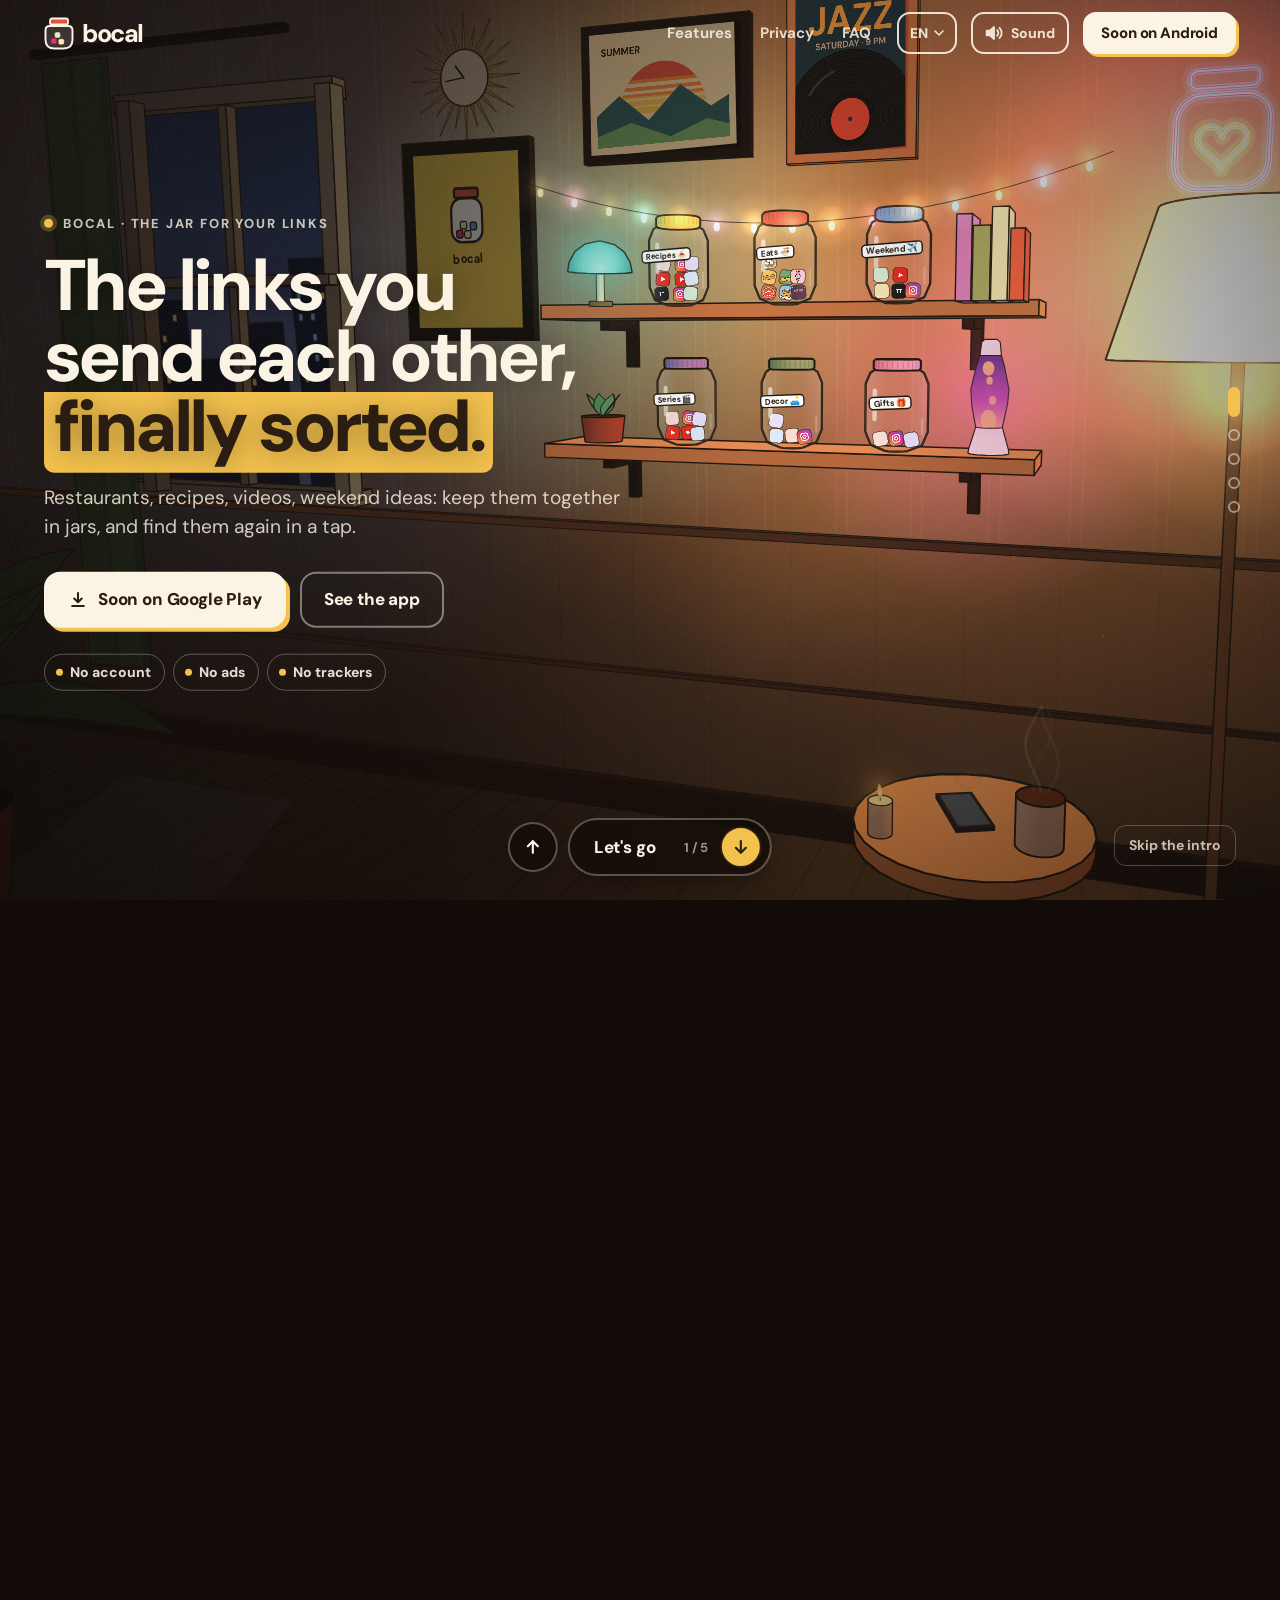
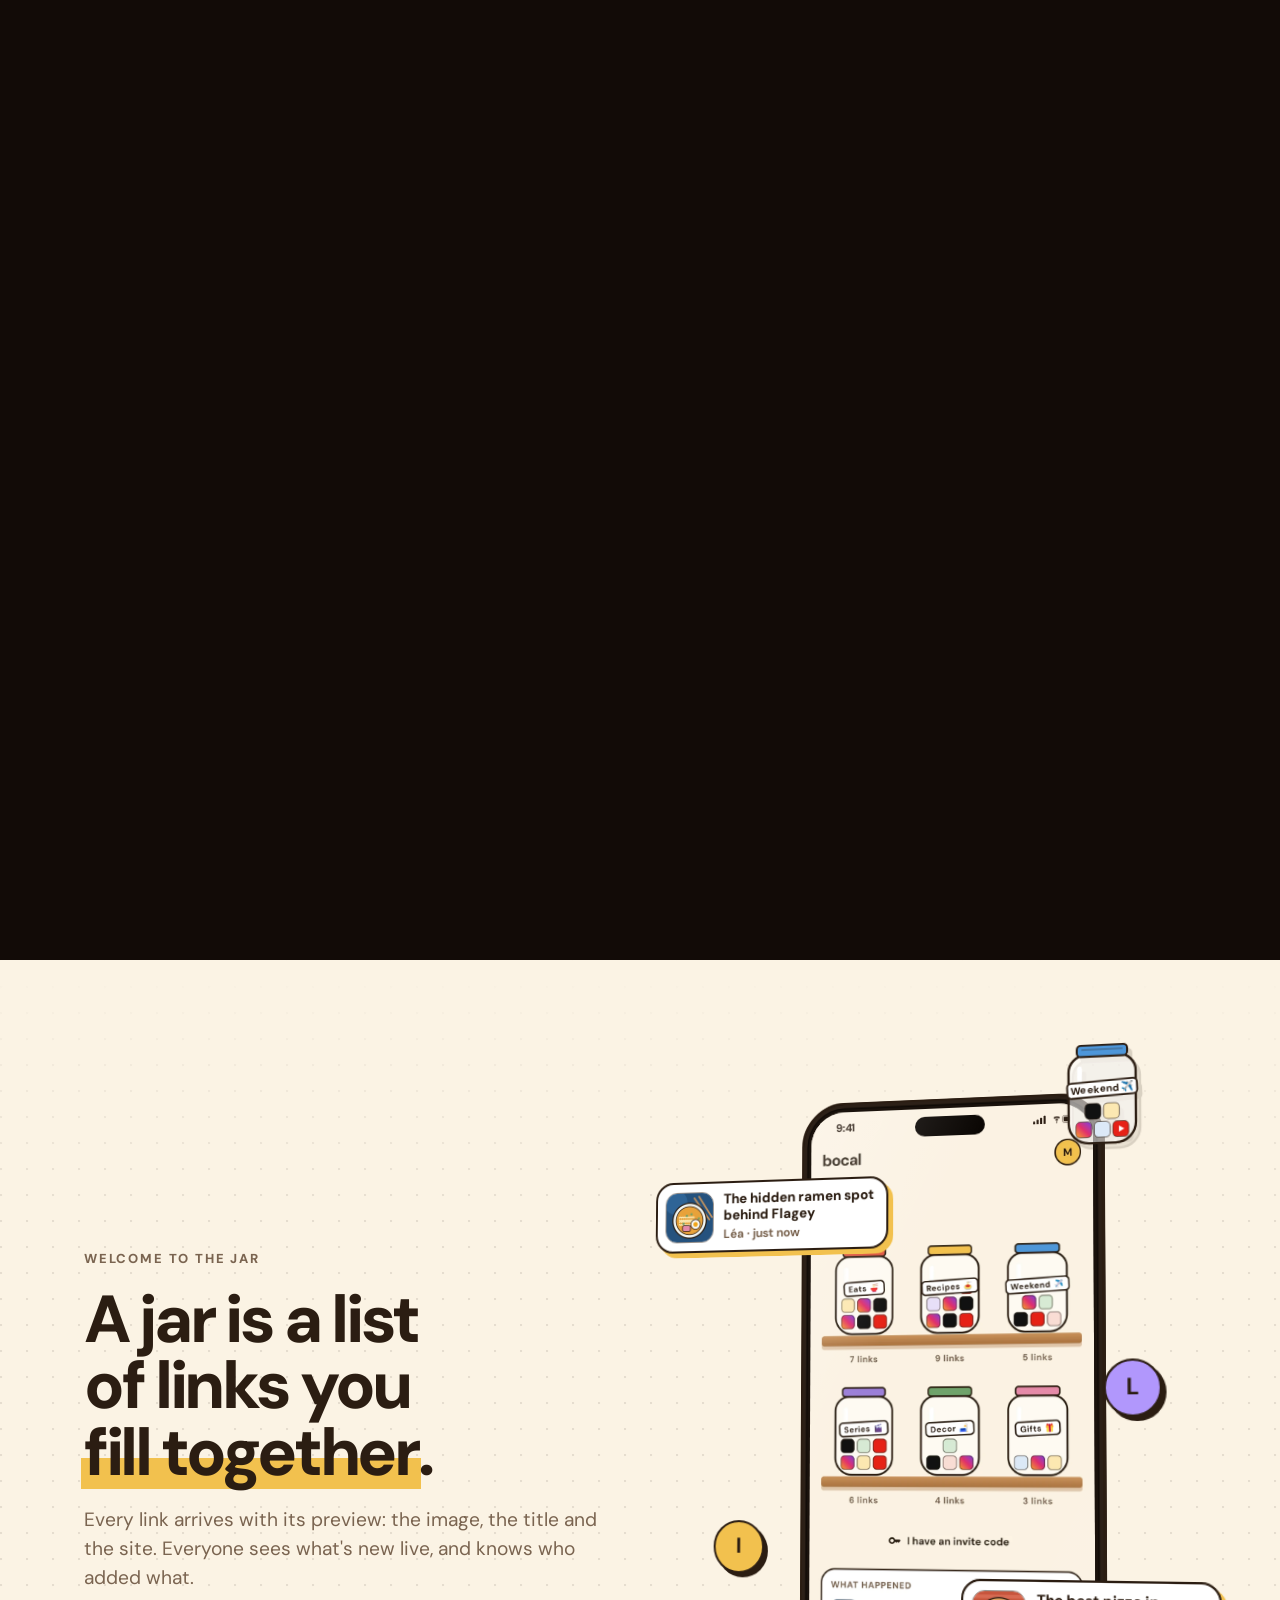
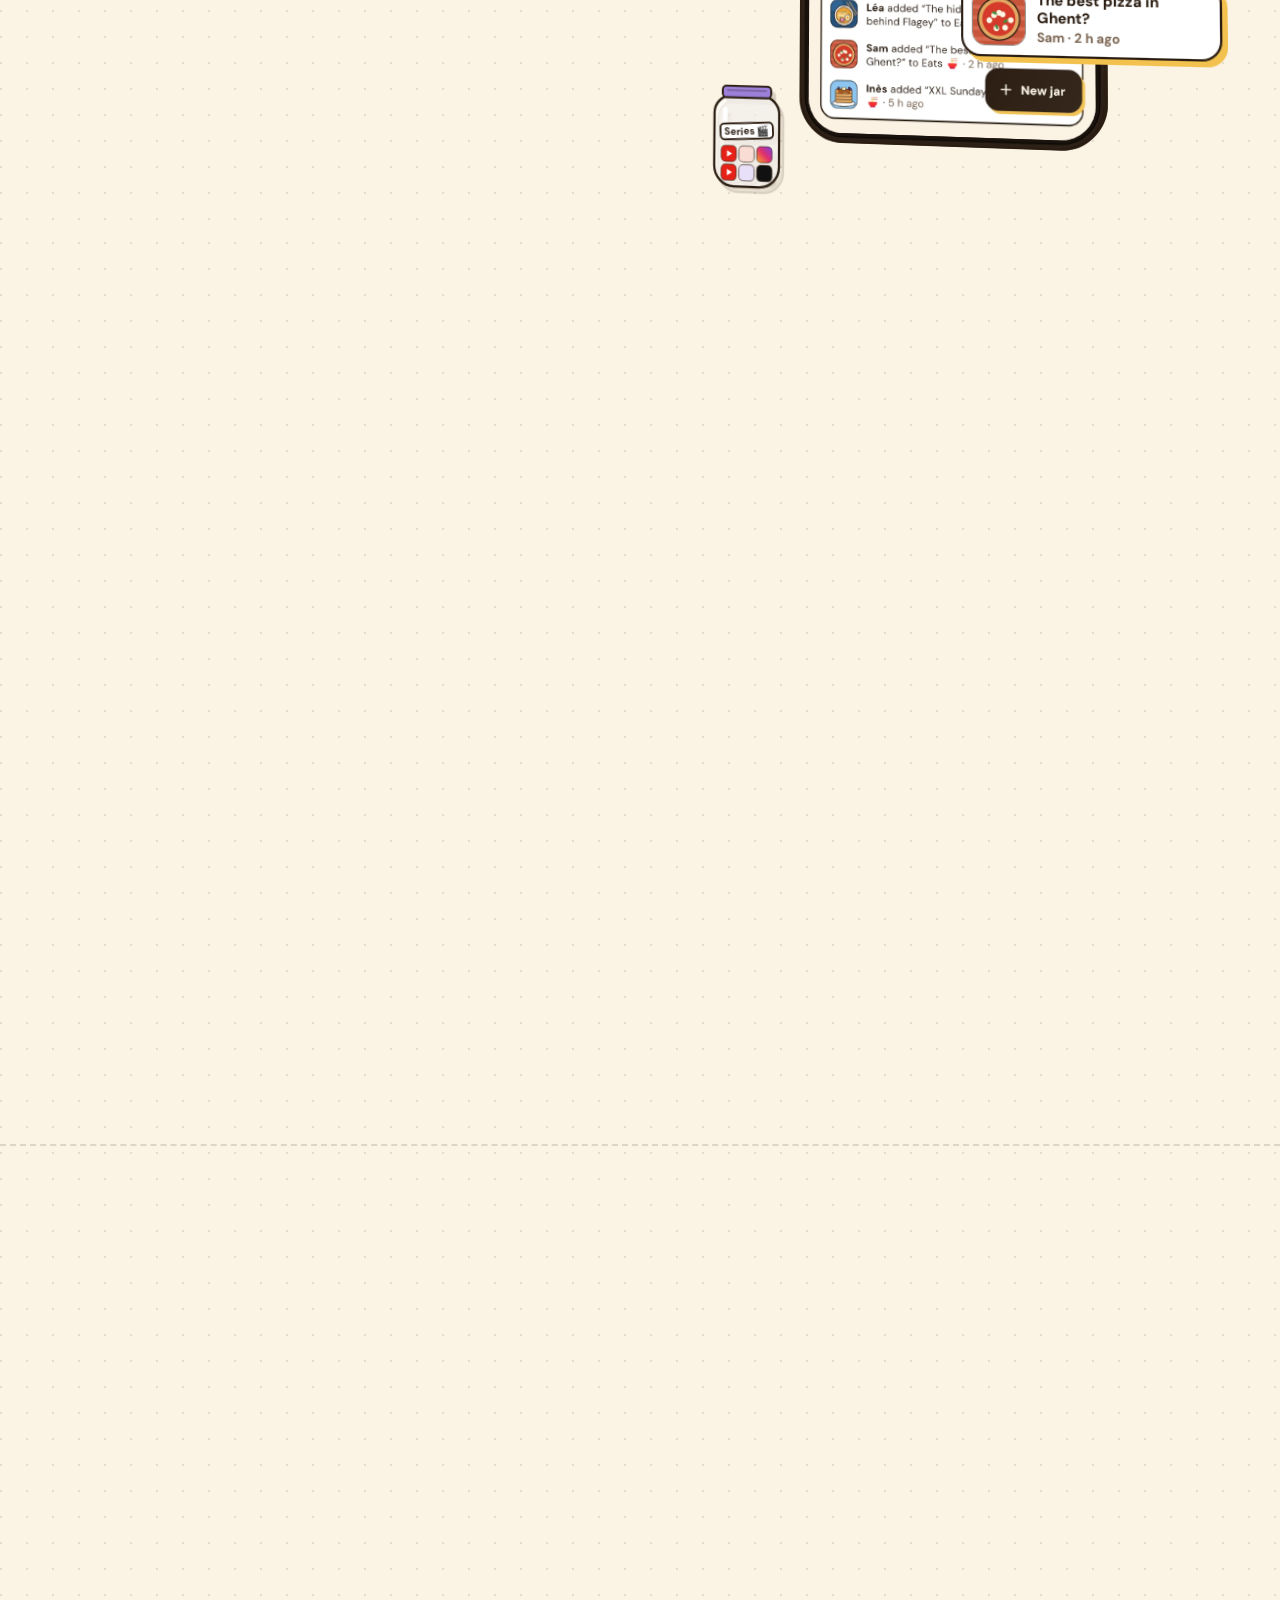
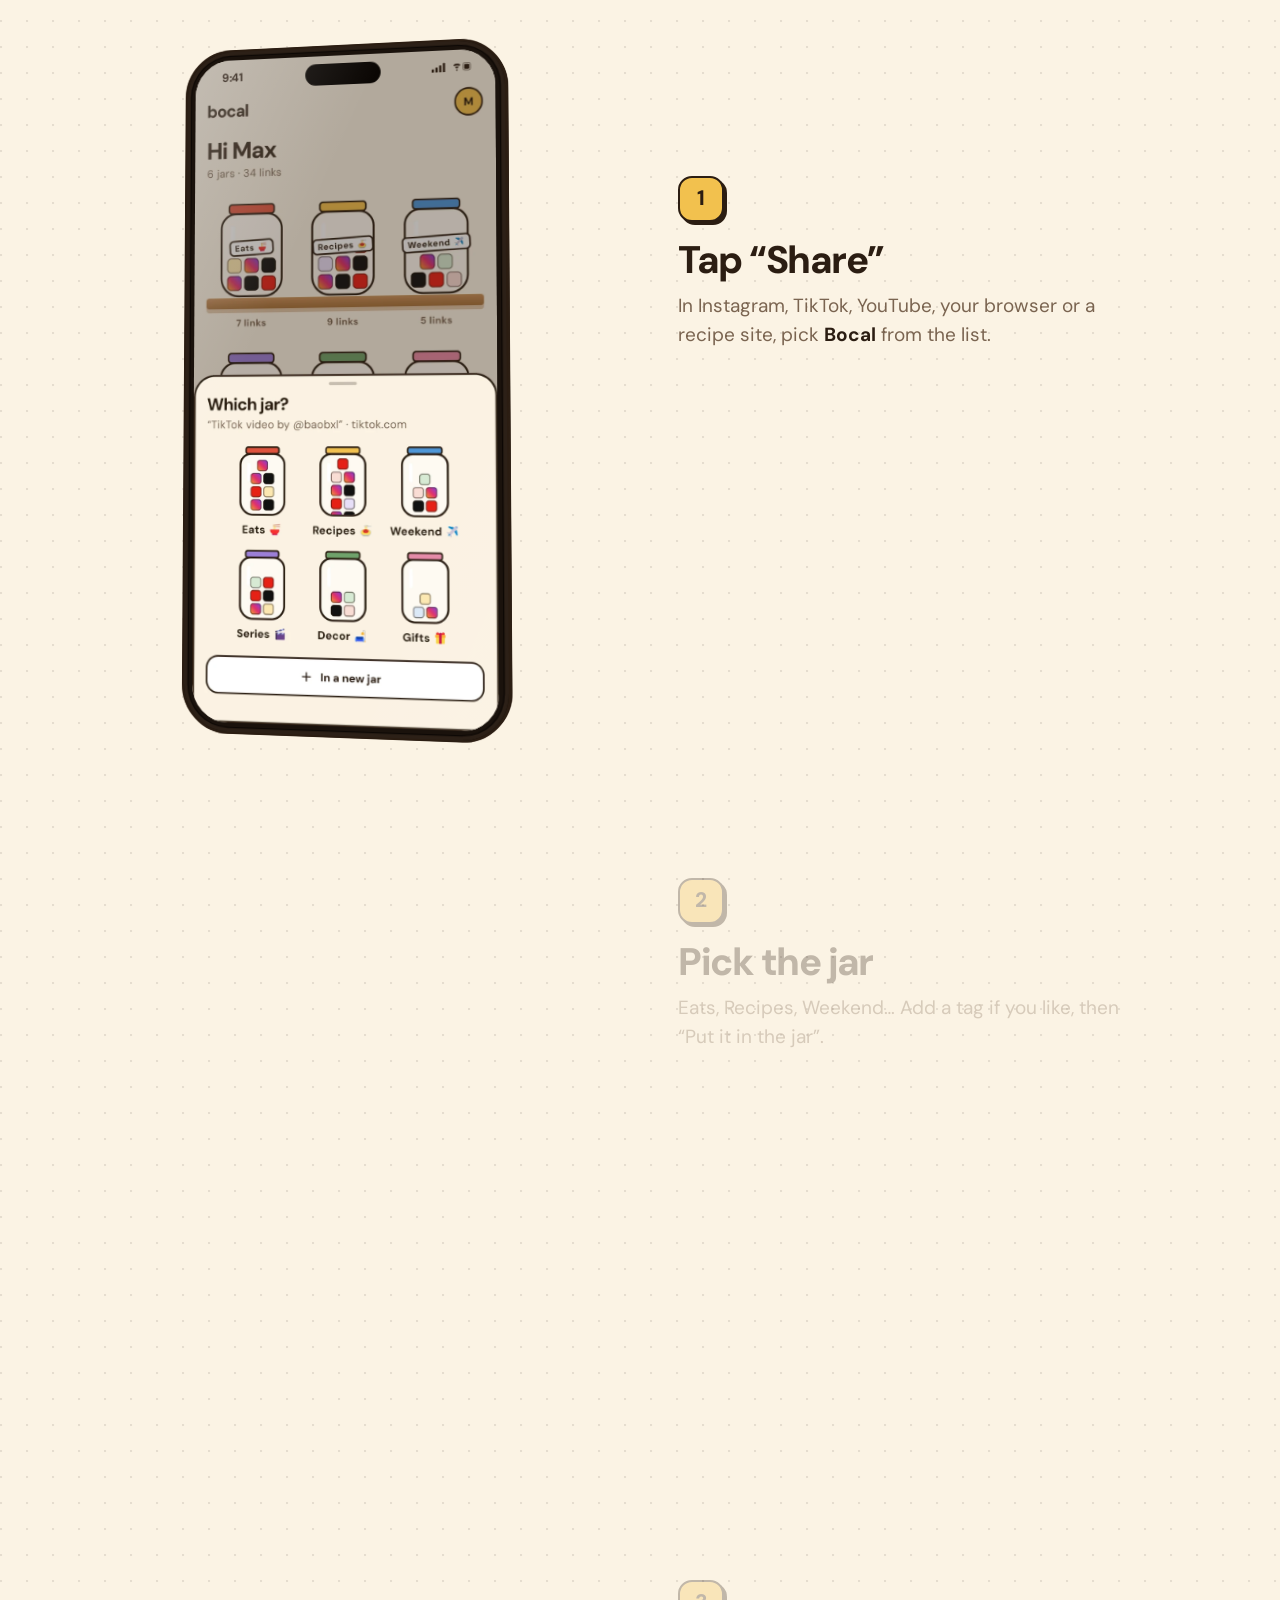
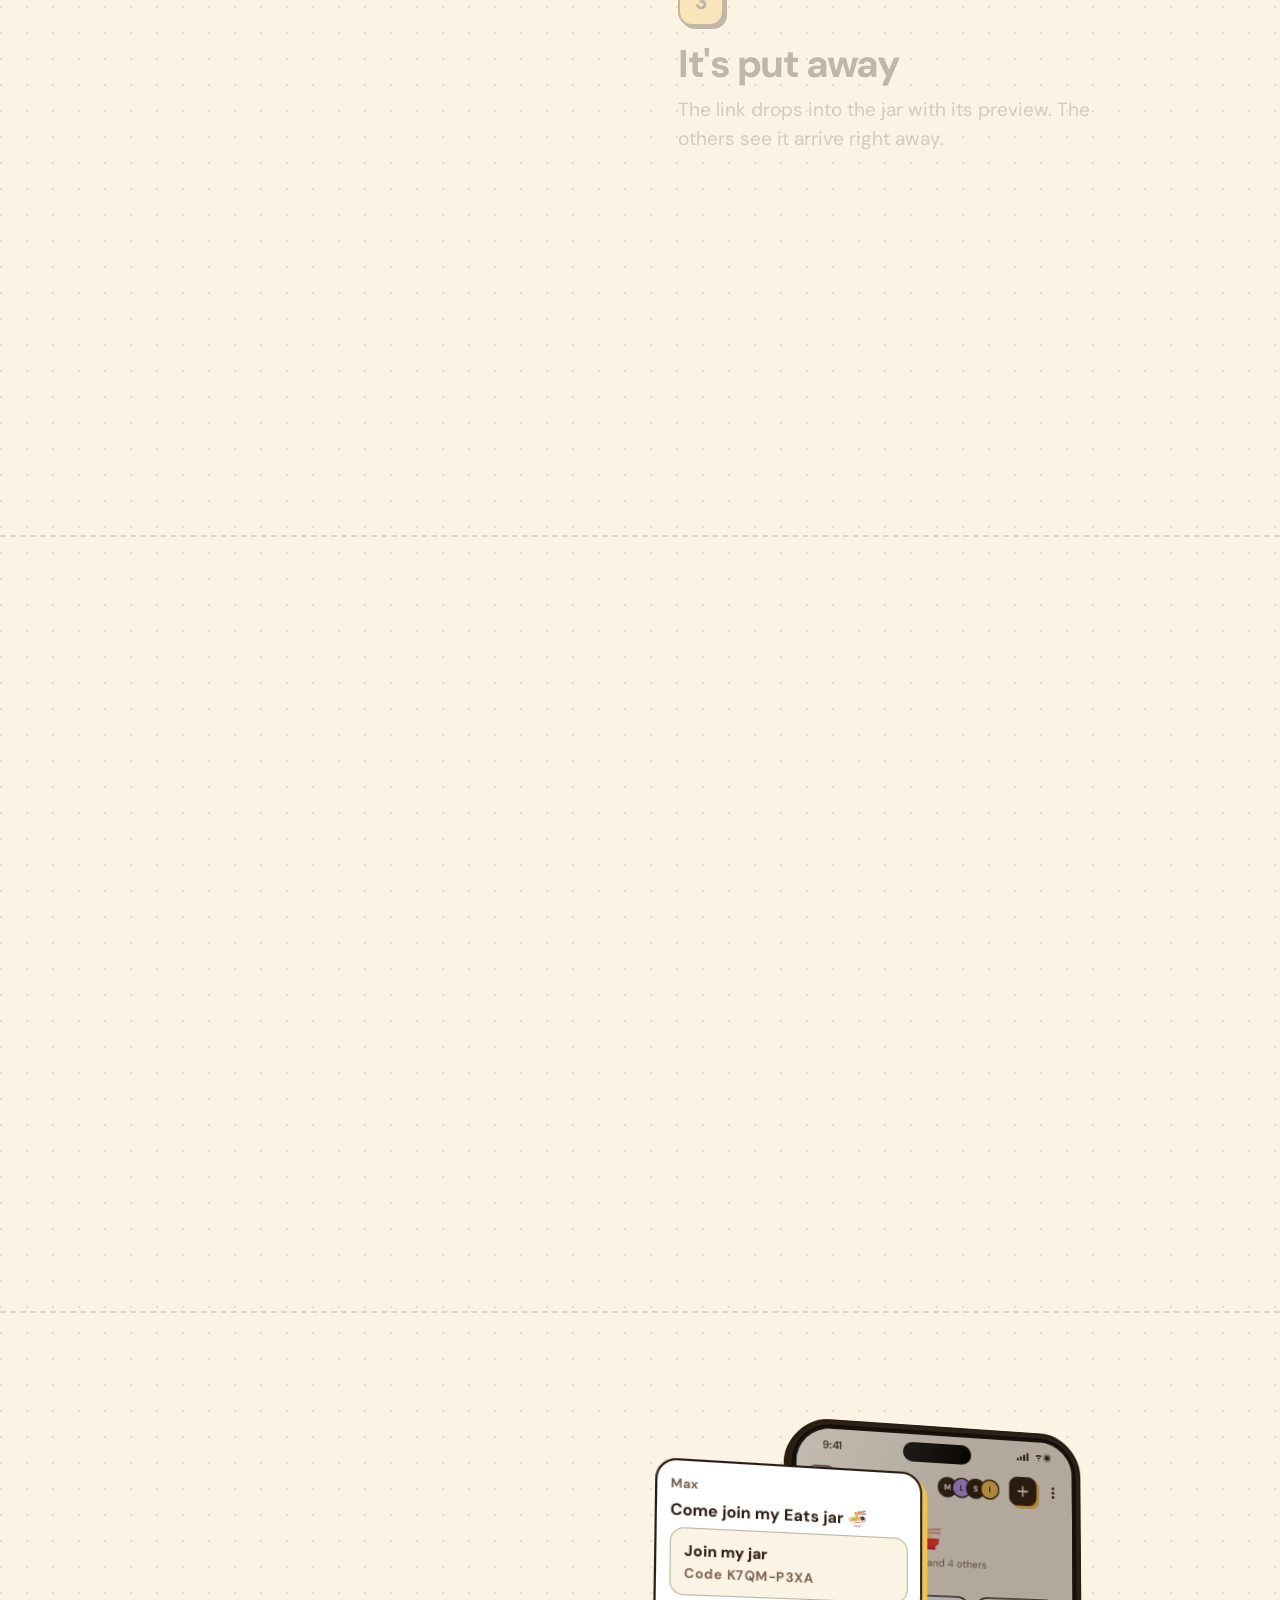
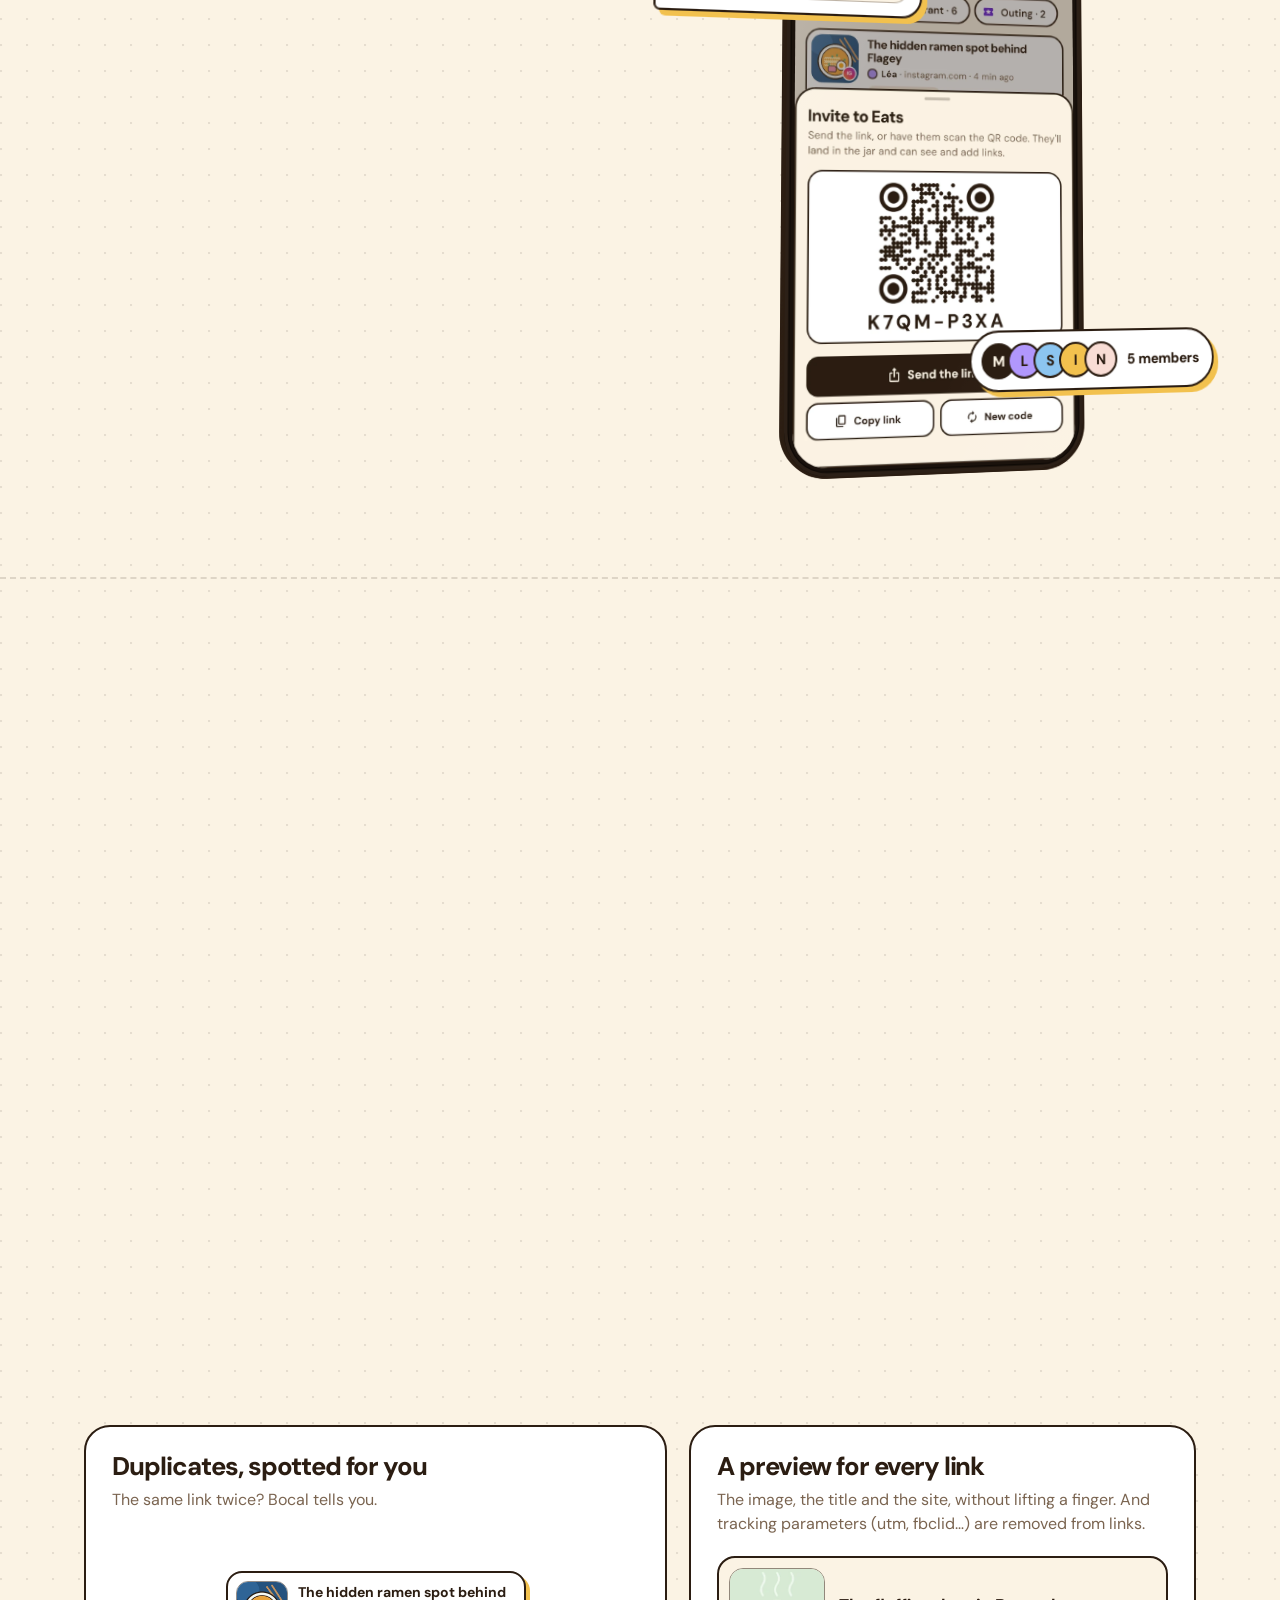
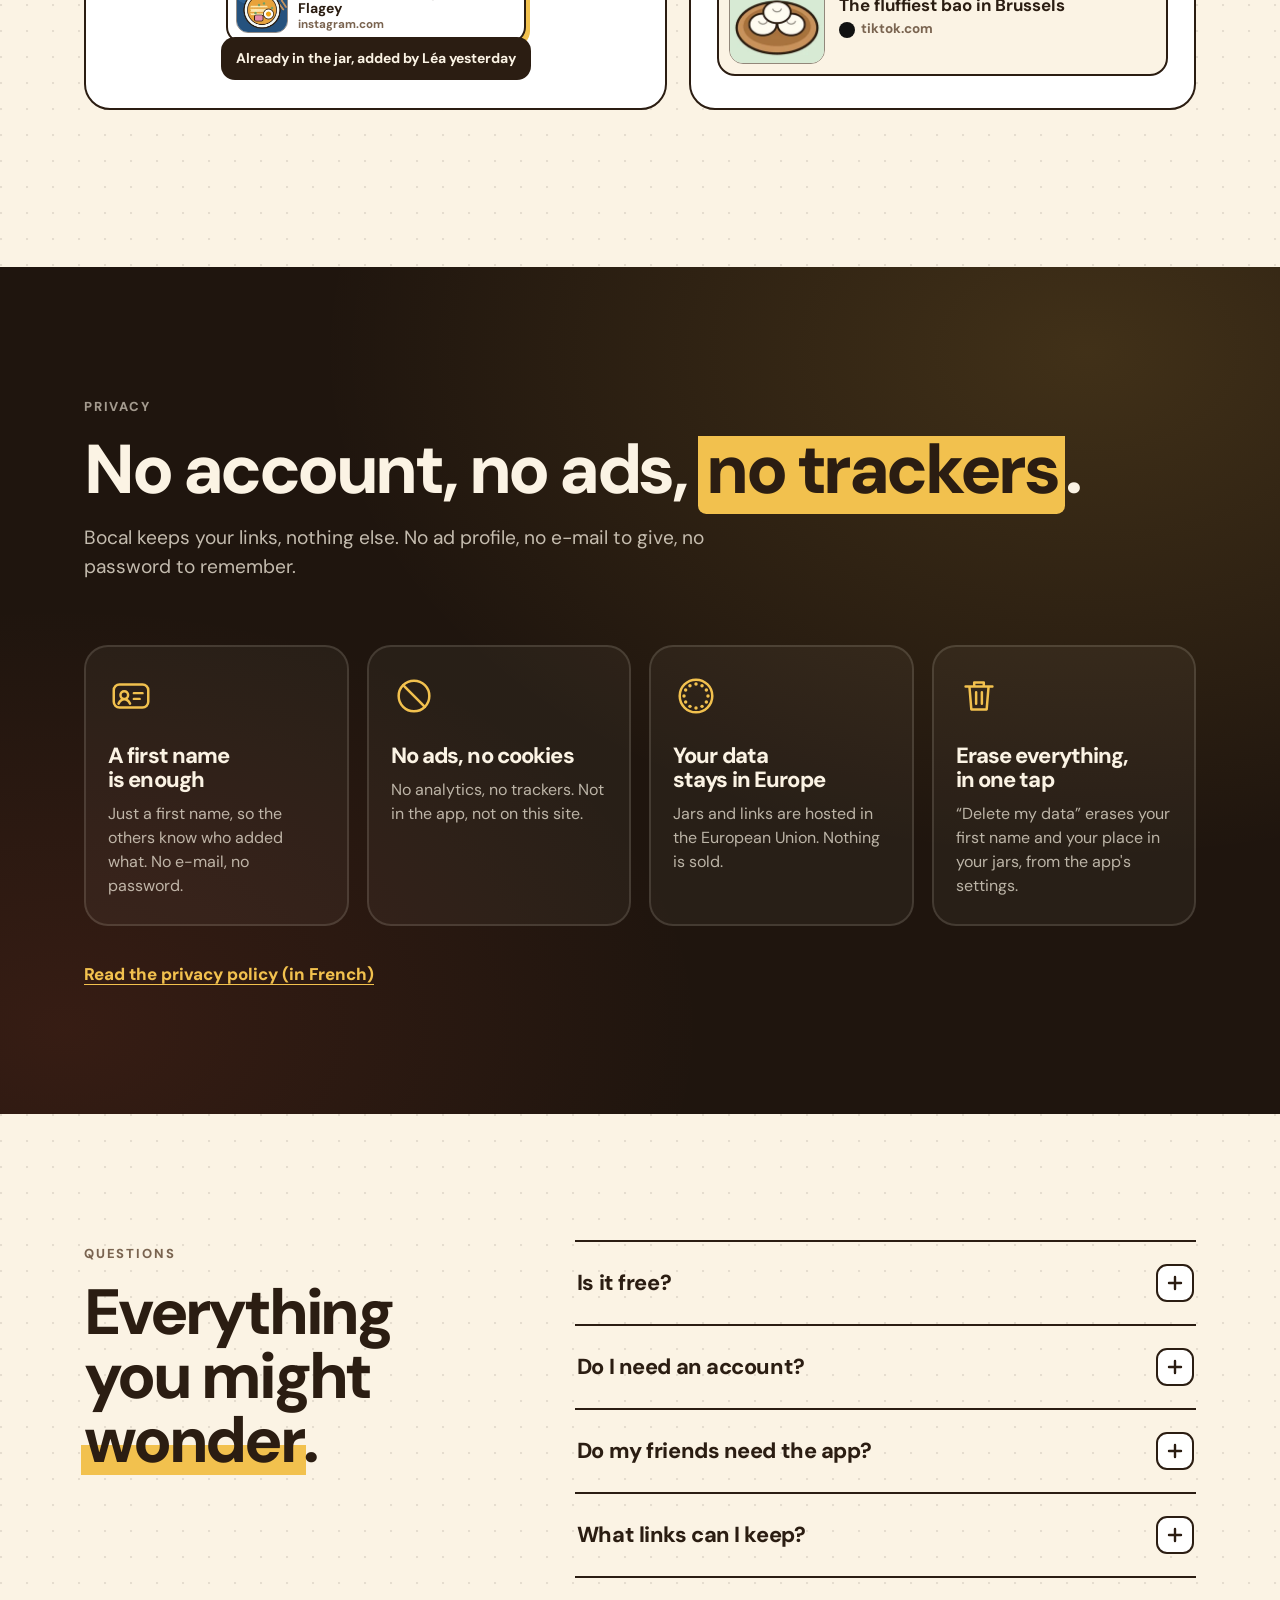
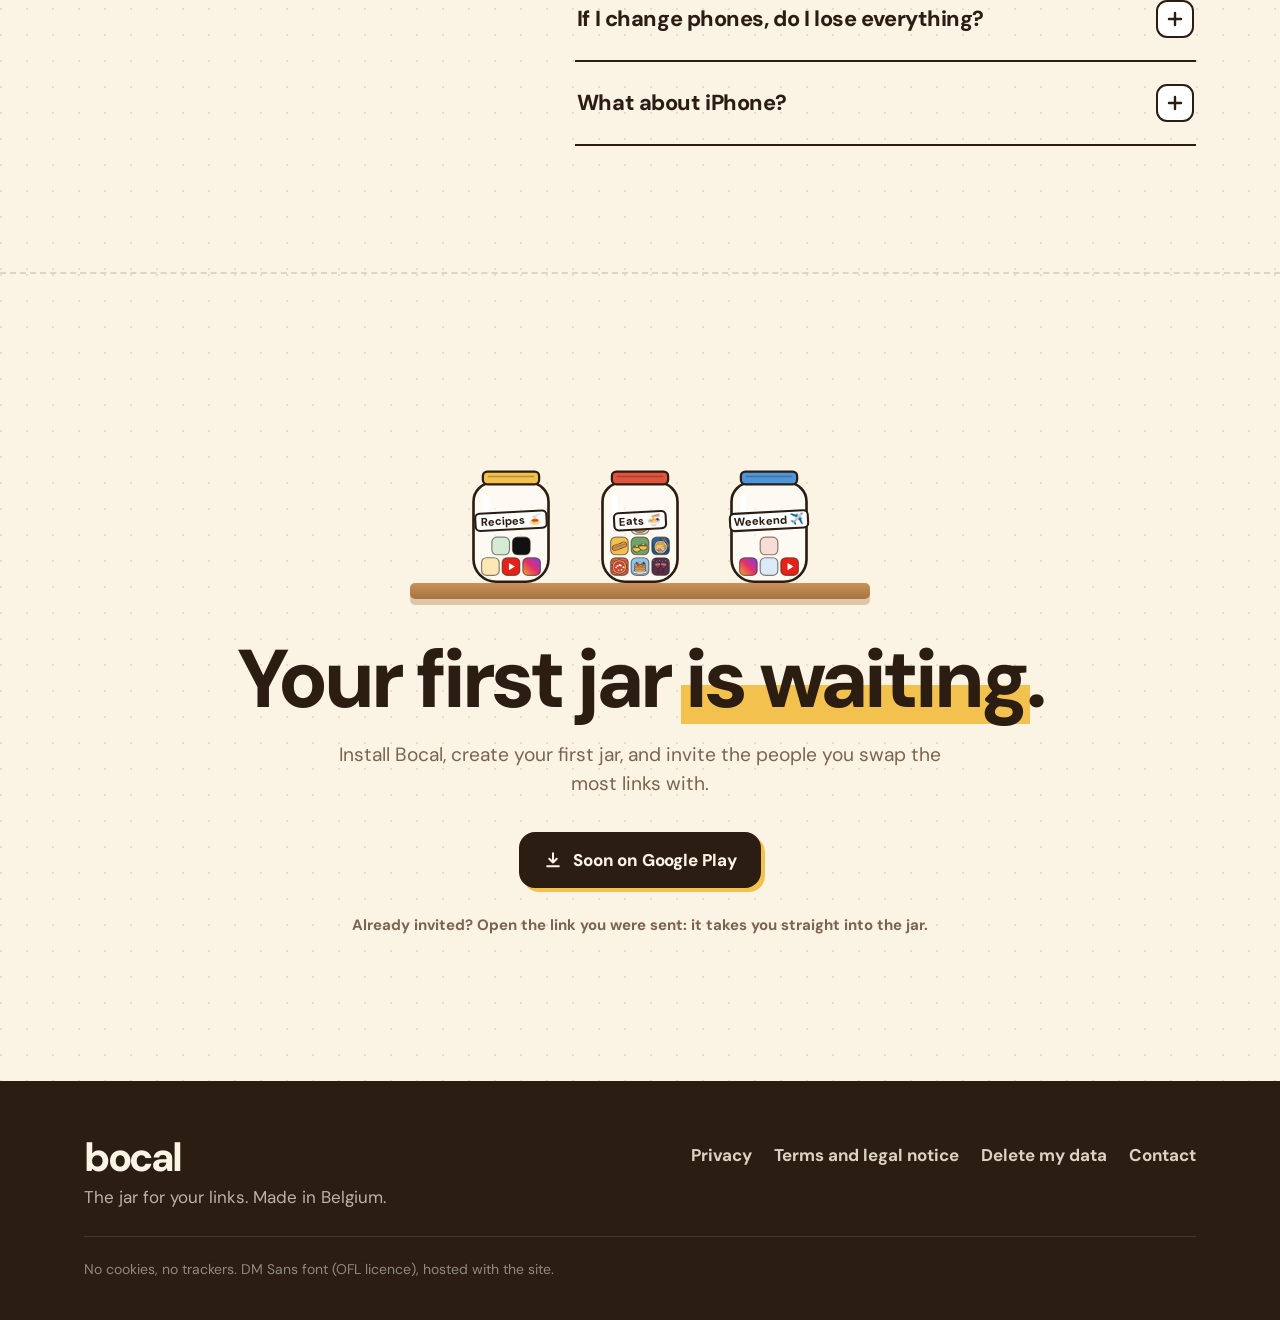
==== en/index.html @ 67b9368e "Site en français, anglais et néerlandais Co-Authored-By: Claude Opus 5.5 <noreply@anthropic.com>" ====
<!doctype html>
<html lang="en">
<head>
<meta charset="utf-8">
<meta name="viewport" content="width=device-width, initial-scale=1, viewport-fit=cover">
<title>Bocal · the jar for your links</title>
<meta name="description" content="Keep the links you send each other, together: restaurants, recipes, videos, weekend ideas… No account, no ads, no trackers.">
<meta name="theme-color" content="#120B07">
<meta property="og:type" content="website">
<meta property="og:title" content="Bocal, the jar for your links">
<meta property="og:description" content="Keep the links you send each other, together: restaurants, recipes, videos… No account, no ads, no trackers.">
<meta property="og:image" content="https://bocal-app.be/img/og-en.png">
<meta property="og:locale" content="en_GB">
<meta name="twitter:card" content="summary_large_image">
<link rel="canonical" href="https://bocal-app.be/en/">
<link rel="alternate" hreflang="fr" href="https://bocal-app.be/">
<link rel="alternate" hreflang="en" href="https://bocal-app.be/en/">
<link rel="alternate" hreflang="nl" href="https://bocal-app.be/nl/">
<link rel="alternate" hreflang="x-default" href="https://bocal-app.be/en/">
<link rel="icon" href="../img/icon.svg" type="image/svg+xml">
<link rel="icon" href="../img/favicon-32.png" sizes="32x32" type="image/png">
<link rel="apple-touch-icon" href="../img/apple-touch-icon.png">
<link rel="preload" href="../fonts/DMSans-ExtraBold.woff" as="font" type="font/woff" crossorigin>
<link rel="preload" href="../fonts/DMSans-Bold.woff" as="font" type="font/woff" crossorigin>
<link rel="stylesheet" href="../style.css">
<noscript><style>.loader{display:none}.cap-hero{opacity:1;visibility:visible;transform:translateY(-50%)}.journey{height:100svh}.reveal{opacity:1;transform:none}</style></noscript>
<script src="../i18n.js" defer></script>
<script src="../site.js" defer></script>
<script src="../room.js" defer></script>
</head>
<body class="in-room">
<div class="loader" id="loader" aria-hidden="true">
  <svg class="loader-jar" viewBox="0 0 100 132">
    <defs><linearGradient id="loader-ig" x1="0" y1="1" x2="1" y2="0"><stop offset="0" stop-color="#F9A825"/><stop offset=".5" stop-color="#E1306C"/><stop offset="1" stop-color="#7B3FE4"/></linearGradient></defs>
    <rect x="6" y="24" width="88" height="104" rx="27" class="ld-glass"/>
    <rect x="15" y="36" width="6" height="30" rx="3" fill="#fff" opacity=".7"/>
    <rect x="21" y="94" width="24" height="24" rx="7" fill="url(#loader-ig)" class="ld-tk ld-tk1"/>
    <rect x="52" y="96" width="24" height="24" rx="7" fill="#FCE8B2" class="ld-tk ld-tk2"/>
    <rect x="37" y="68" width="24" height="24" rx="7" fill="#D6EBD3" class="ld-tk ld-tk3"/>
    <g class="ld-lid"><rect x="19" y="7" width="62" height="17" rx="5"/></g>
  </svg>
  <p class="loader-word">bocal</p>
  <div class="loader-bar"><i></i></div>
</div>
<a class="skip-link" href="#bienvenue">Skip to content</a>

<header class="top" id="top">
  <a class="brand" href="#" aria-label="Bocal, back to top">
    <svg class="brand-jar" viewBox="0 0 40 44" aria-hidden="true"><rect x="8" y="2" width="24" height="8" rx="2.5" class="lid"/><path d="M8 12h24q6 0 6 6v12q0 12-12 12h-12q-12 0-12-12V18q0-6 6-6z" class="glass"/><rect x="9" y="28" width="8" height="8" rx="2.4" fill="#E1306C"/><rect x="19" y="29" width="8" height="8" rx="2.4" fill="#FCE8B2"/><rect x="14" y="20" width="8" height="8" rx="2.4" fill="#D6EBD3"/></svg>
    <span>bocal</span>
  </a>
  <nav class="nav" aria-label="Sections">
    <a href="#fonctionnalites">Features</a>
    <a href="#vie-privee">Privacy</a>
    <a href="#faq">FAQ</a>
  </nav>
  <details class="langs">
    <summary aria-label="Language: English">EN<svg viewBox="0 0 24 24" aria-hidden="true"><path d="M6 9l6 6 6-6"/></svg></summary>
    <div class="langs-menu">
      <a href="../" data-lang="fr" hreflang="fr" lang="fr">Français</a>
      <a href="./" data-lang="en" hreflang="en" lang="en" aria-current="true">English</a>
      <a href="../nl/" data-lang="nl" hreflang="nl" lang="nl">Nederlands</a>
    </div>
  </details>
  <button class="sound" type="button" aria-pressed="true" data-sound>
    <svg viewBox="0 0 24 24" aria-hidden="true"><path class="spk" d="M4 9.5h3.5L12 5.5v13l-4.5-4H4z"/><path class="wave" d="M15.5 9a4.2 4.2 0 0 1 0 6M18 6.5a7.6 7.6 0 0 1 0 11"/><path class="mute" d="M16 9.5l5 5m0-5l-5 5"/></svg>
    <span class="sound-label">Sound</span>
  </button>
  <a class="btn btn-small store-link" href="#telecharger" data-store>Soon on Android</a>
</header>

<main>
  <section class="journey" id="journey" aria-label="The living room and the shelf of jars">
    <div class="stage">
      <canvas id="room" aria-hidden="true"></canvas>
      <div class="grain" aria-hidden="true"></div>

      <div class="cap cap-hero" data-show="0,0.055">
        <p class="eyebrow"><span class="dot"></span> bocal · the jar for your links</p>
        <h1>The links you send each other, <mark>finally sorted.</mark></h1>
        <p class="lead">Restaurants, recipes, videos, weekend ideas: keep them together in jars, and find them again in a tap.</p>
        <div class="actions">
          <a class="btn btn-paper" href="#telecharger" data-store>
            <svg viewBox="0 0 24 24" aria-hidden="true"><path d="M12 4v11m0 0l-4.5-4.5M12 15l4.5-4.5M5 19.5h14"/></svg>
            <span data-store-label>Soon on Google Play</span>
          </a>
          <a class="btn btn-ghost" href="#bienvenue">See the app</a>
        </div>
        <ul class="pills" aria-label="Promises">
          <li>No account</li><li>No ads</li><li>No trackers</li>
        </ul>
      </div>

      <div class="cap cap-story" data-show="0.085,0.222">
        <p class="cap-title">That restaurant Léa sent you?</p>
        <p class="cap-sub">It's somewhere, under 128 messages.</p>
      </div>
      <div class="cap cap-story" data-show="0.25,0.385">
        <p class="cap-title">Put it in a <mark>jar</mark>.</p>
        <p class="cap-sub">One tap from any app, and it's never lost again.</p>
      </div>
      <div class="cap cap-story" data-show="0.395,0.505">
        <p class="cap-title">A jar for every <mark>craving</mark>.</p>
        <p class="cap-sub">Restaurants, recipes, series, gift ideas… to fill together.</p>
      </div>
      <div class="cap cap-story" data-show="0.6,0.74">
        <p class="cap-title">Come and look <mark>inside</mark>.</p>
      </div>

      <div class="dock" data-show="0,0.8">
        <button class="dock-back is-hidden" type="button" data-step="-1" aria-label="Previous step">
          <svg viewBox="0 0 24 24" aria-hidden="true"><path d="M12 19V5m0 0l-6 6m6-6l6 6"/></svg>
        </button>
        <button class="dock-next" type="button" data-step="1">
          <span class="dock-label">Let's go</span>
          <span class="dock-count">1 / 5</span>
          <span class="dock-arrow"><svg viewBox="0 0 24 24" aria-hidden="true"><path d="M12 5v14m0 0l-6-6m6 6l6-6"/></svg></span>
        </button>
      </div>
      <a class="skip-intro" href="#bienvenue" data-show="0.02,0.86">Skip the intro</a>
      <nav class="beats" data-show="0,0.86" aria-label="Intro steps">
        <button type="button" data-beat="0" aria-label="The living room"></button>
        <button type="button" data-beat="1" aria-label="The conversation"></button>
        <button type="button" data-beat="2" aria-label="The link put away"></button>
        <button type="button" data-beat="3" aria-label="The jar"></button>
        <button type="button" data-beat="4" aria-label="The open jar"></button>
      </nav>
    </div>
  </section>

  <section class="world welcome" id="bienvenue">
    <div class="wrap welcome-grid">
      <div class="welcome-text">
        <p class="eyebrow reveal">Welcome to the jar</p>
        <h2 class="reveal" style="--d:1">A jar is a list of links you <mark>fill together</mark>.</h2>
        <p class="lead reveal" style="--d:2">Every link arrives with its preview: the image, the title and the site. Everyone sees what's new live, and knows who added what.</p>
      </div>
      <div class="welcome-visual tilt-scene">
        <div class="tilt" data-tilt>
          <div class="phone" data-screen="home"></div>
          <div class="float-card fc-1" style="--z:90px">
            <img src="../img/dishes/ramen.webp" alt="" width="96" height="96">
            <span><b>The hidden ramen spot behind Flagey</b><small>Léa · just now</small></span>
          </div>
          <div class="float-card fc-2" style="--z:130px">
            <img src="../img/dishes/pizza.webp" alt="" width="96" height="96">
            <span><b>The best pizza in Ghent?</b><small>Sam · 2 h ago</small></span>
          </div>
          <div class="float-jar fj-1" style="--z:70px" data-jar='{"lid":"#4D96D9","label":"Weekend ✈️","tokens":["ig","p3","yt","tt","p1"]}'></div>
          <div class="float-jar fj-2" style="--z:110px" data-jar='{"lid":"#9B7FD9","label":"Series 🎬","tokens":["yt","p4","tt","yt","p0","ig"]}'></div>
          <div class="float-avatar fa-1" style="--z:150px;--c:#B197FC">L</div>
          <div class="float-avatar fa-2" style="--z:60px;--c:#F2C14E">I</div>
        </div>
      </div>
    </div>
  </section>

  <section class="world features" id="fonctionnalites" aria-label="Features">
    <article class="feature feature-builder">
      <div class="wrap feature-grid">
        <div class="feature-text">
          <p class="num reveal">01</p>
          <h2 class="reveal" style="--d:1">A jar for every <mark>craving</mark>.</h2>
          <p class="reveal" style="--d:2">Create a jar, pick its colour and emoji, and put it on your shelf. Restaurants, this week's recipes, weekend ideas, series to watch, gifts to give: each gets its own jar.</p>
          <p class="hint reveal" style="--d:3">Try it, make your own.</p>
        </div>
        <div class="builder reveal" style="--d:2">
          <div class="builder-stage">
            <div class="builder-jar" id="builder-jar"></div>
            <div class="builder-plank"></div>
          </div>
          <div class="builder-controls">
            <fieldset>
              <legend>Lid colour</legend>
              <div class="swatches" id="swatches"></div>
            </fieldset>
            <fieldset>
              <legend>Emoji</legend>
              <div class="emojis" id="emojis"></div>
            </fieldset>
            <label class="name-field">
              <span>Jar name</span>
              <input id="builder-name" type="text" maxlength="14" value="Eats" autocomplete="off" spellcheck="false">
            </label>
          </div>
        </div>
      </div>
    </article>

    <article class="feature feature-share" id="partage">
      <div class="wrap">
        <div class="feature-head">
          <p class="num reveal">02</p>
          <h2 class="reveal" style="--d:1">Share from <mark>any app</mark>.</h2>
          <p class="reveal" style="--d:2">A video, a recipe, a listing? No need to open Bocal: the link goes straight into the right jar.</p>
        </div>
        <div class="share-scroller">
          <div class="share-sticky">
            <div class="tilt-scene">
              <div class="tilt" data-tilt="-12,4">
                <div class="phone phone-stack" id="share-phone">
                  <div class="phone-screens">
                    <img class="is-on" src="../img/screens-en/share-pick.webp" alt="Bocal asks which jar to put the shared video in, and shows the six jars." width="390" height="844" loading="lazy">
                    <img src="../img/screens-en/share-add.webp" alt="The “Add to Eats” sheet with the shared link and tags to choose." width="390" height="844" loading="lazy">
                    <img src="../img/screens-en/share-done.webp" alt="“In the jar!”: the link has joined the Eats jar." width="390" height="844" loading="lazy">
                  </div>
                </div>
              </div>
            </div>
          </div>
          <ol class="share-steps">
            <li class="share-step is-on" data-step="0">
              <span class="step-num">1</span>
              <h3>Tap “Share”</h3>
              <p>In Instagram, TikTok, YouTube, your browser or a recipe site, pick <b>Bocal</b> from the list.</p>
              <img class="step-shot" src="../img/screens-en/share-pick.webp" alt="" width="390" height="844" loading="lazy">
            </li>
            <li class="share-step" data-step="1">
              <span class="step-num">2</span>
              <h3>Pick the jar</h3>
              <p>Eats, Recipes, Weekend… Add a tag if you like, then “Put it in the jar”.</p>
              <img class="step-shot" src="../img/screens-en/share-add.webp" alt="" width="390" height="844" loading="lazy">
            </li>
            <li class="share-step" data-step="2">
              <span class="step-num">3</span>
              <h3>It's put away</h3>
              <p>The link drops into the jar with its preview. The others see it arrive right away.</p>
              <img class="step-shot" src="../img/screens-en/share-done.webp" alt="" width="390" height="844" loading="lazy">
            </li>
          </ol>
        </div>
      </div>
    </article>

    <article class="feature feature-live" id="ensemble">
      <div class="wrap feature-grid reverse">
        <div class="feature-text">
          <p class="num reveal">03</p>
          <h2 class="reveal" style="--d:1">Together, <mark>live</mark>.</h2>
          <p class="reveal" style="--d:2">Everyone adds their links, and everyone sees them arrive right away. You know who added what, and when. No more “can you send me that link again?”.</p>
          <div class="live-feed reveal" style="--d:3" aria-live="off">
            <p class="feed-title">What happened</p>
            <ul id="live-feed"></ul>
          </div>
        </div>
        <div class="live-stage reveal" id="live-stage" style="--d:1">
          <div class="live-jar" id="live-jar"></div>
          <div class="live-count"><b id="live-count">8</b> links</div>
          <div class="live-plank"></div>
          <div class="live-avatar la-1" style="--c:#B197FC">L<small>Léa</small></div>
          <div class="live-avatar la-2" style="--c:#F2C14E">I<small>Inès</small></div>
          <div class="live-avatar la-3" style="--c:#8CC5F0">S<small>Sam</small></div>
        </div>
      </div>
    </article>

    <article class="feature feature-invite" id="inviter">
      <div class="wrap feature-grid">
        <div class="feature-text">
          <p class="num reveal">04</p>
          <h2 class="reveal" style="--d:1">Invite them with <mark>one link</mark>.</h2>
          <p class="reveal" style="--d:2">Send the jar's link, or have them scan its QR code. They land in the jar and can see and add links right away. “New code” disables the old one whenever you like.</p>
        </div>
        <div class="invite-visual tilt-scene">
          <div class="tilt" data-tilt="16,5">
            <div class="phone" data-screen="invite"></div>
            <div class="invite-bubble" style="--z:110px">
              <span class="ib-who">Max</span>
              <span class="ib-text">Come join my Eats jar 🍜</span>
              <span class="ib-card"><b>Join my jar</b><small>Code K7QM-P3XA</small></span>
            </div>
            <div class="invite-members" style="--z:80px">
              <span class="av" style="--c:#2B1D12;--t:#FBF3E4">M</span><span class="av" style="--c:#B197FC">L</span><span class="av" style="--c:#8CC5F0">S</span><span class="av" style="--c:#F2C14E">I</span><span class="av" style="--c:#F9DDD5">N</span>
              <small>5 members</small>
            </div>
          </div>
        </div>
      </div>
    </article>

    <article class="feature feature-find" id="retrouver">
      <div class="wrap">
        <div class="feature-head">
          <p class="num reveal">05</p>
          <h2 class="reveal" style="--d:1">Find everything <mark>at a glance</mark>.</h2>
        </div>
        <div class="bento">
          <div class="tile tile-tags reveal" style="--d:1">
            <h3>Tags to sort</h3>
            <p>Restaurant, recipe, travel, outing… Tap a tag and only those links remain.</p>
            <div class="tag-row" id="tag-row"></div>
          </div>
          <div class="tile tile-feed reveal" style="--d:2">
            <h3>What happened</h3>
            <p>The latest links added by the others, right on the home screen.</p>
            <div class="mini-feed">
              <div class="mf-row"><img src="../img/dishes/sushi.webp" alt="" width="96" height="96"><span><b>Sam</b> added “Sushi: the spot we keep to ourselves” to Eats 🍜 <i>· just now</i></span></div>
              <div class="mf-row"><img src="../img/dishes/burger.webp" alt="" width="96" height="96"><span><b>Inès</b> added “The smash burger everyone's talking about” to Eats 🍜 <i>· just now</i></span></div>
              <div class="mf-row"><img src="../img/dishes/mezze.webp" alt="" width="96" height="96"><span><b>Léa</b> added “Lebanese mezze to share” to Eats 🍜 <i>· just now</i></span></div>
            </div>
          </div>
          <div class="tile tile-dup reveal" style="--d:3">
            <h3>Duplicates, spotted for you</h3>
            <p>The same link twice? Bocal tells you.</p>
            <div class="dup-demo" id="dup-demo">
              <div class="dup-card"><img src="../img/dishes/ramen.webp" alt="" width="96" height="96"><span><b>The hidden ramen spot behind Flagey</b><small>instagram.com</small></span></div>
              <div class="dup-toast">Already in the jar, added by Léa yesterday</div>
            </div>
          </div>
          <div class="tile tile-preview reveal" style="--d:2">
            <h3>A preview for every link</h3>
            <p>The image, the title and the site, without lifting a finger. And tracking parameters (utm, fbclid…) are removed from links.</p>
            <div class="preview-card">
              <img src="../img/dishes/bao.webp" alt="" width="96" height="96">
              <span><b>The fluffiest bao in Brussels</b><small><i class="dot-tt"></i>tiktok.com</small></span>
            </div>
          </div>
        </div>
      </div>
    </article>
  </section>

  <section class="privacy" id="vie-privee">
    <div class="wrap">
      <p class="eyebrow reveal">Privacy</p>
      <h2 class="reveal" style="--d:1">No account, no ads, <mark>no trackers</mark>.</h2>
      <p class="lead reveal" style="--d:2">Bocal keeps your links, nothing else. No ad profile, no e-mail to give, no password to remember.</p>
      <div class="promises">
        <div class="promise reveal" style="--d:1">
          <svg viewBox="0 0 48 48" aria-hidden="true"><rect x="6" y="12" width="36" height="24" rx="6"/><circle cx="17" cy="23" r="4"/><path d="M11 32c1.5-3 3.5-4.5 6-4.5s4.5 1.5 6 4.5M27 21h9M27 27h6"/></svg>
          <h3>A first name is enough</h3>
          <p>Just a first name, so the others know who added what. No e-mail, no password.</p>
        </div>
        <div class="promise reveal" style="--d:2">
          <svg viewBox="0 0 48 48" aria-hidden="true"><circle cx="24" cy="24" r="16"/><path d="M12.7 12.7l22.6 22.6"/></svg>
          <h3>No ads, no cookies</h3>
          <p>No analytics, no trackers. Not in the app, not on this site.</p>
        </div>
        <div class="promise reveal" style="--d:3">
          <svg viewBox="0 0 48 48" aria-hidden="true"><circle cx="24" cy="24" r="17"/><g class="stars"><circle cx="24" cy="11.5" r="1.8"/><circle cx="30.3" cy="13.2" r="1.8"/><circle cx="34.8" cy="17.7" r="1.8"/><circle cx="36.5" cy="24" r="1.8"/><circle cx="34.8" cy="30.3" r="1.8"/><circle cx="30.3" cy="34.8" r="1.8"/><circle cx="24" cy="36.5" r="1.8"/><circle cx="17.7" cy="34.8" r="1.8"/><circle cx="13.2" cy="30.3" r="1.8"/><circle cx="11.5" cy="24" r="1.8"/><circle cx="13.2" cy="17.7" r="1.8"/><circle cx="17.7" cy="13.2" r="1.8"/></g></svg>
          <h3>Your data stays in Europe</h3>
          <p>Jars and links are hosted in the European Union. Nothing is sold.</p>
        </div>
        <div class="promise reveal" style="--d:4">
          <svg viewBox="0 0 48 48" aria-hidden="true"><path d="M10 14h28M19 14v-4h10v4M14 14l2 24h16l2-24M21 20v12M27 20v12"/></svg>
          <h3>Erase everything, in one tap</h3>
          <p>“Delete my data” erases your first name and your place in your jars, from the app's settings.</p>
        </div>
      </div>
      <p class="privacy-more reveal"><a href="https://guivdh.github.io/bocal-invite/privacy.html">Read the privacy policy (in French)</a></p>
    </div>
  </section>

  <section class="world faq" id="faq">
    <div class="wrap faq-grid">
      <div>
        <p class="eyebrow reveal">Questions</p>
        <h2 class="reveal" style="--d:1">Everything you might <mark>wonder</mark>.</h2>
      </div>
      <div class="faq-list">
        <details class="reveal">
          <summary>Is it free?</summary>
          <p>Yes. Bocal is free, with no ads.</p>
        </details>
        <details class="reveal">
          <summary>Do I need an account?</summary>
          <p>No. A first name is enough: no e-mail, no password.</p>
        </details>
        <details class="reveal">
          <summary>Do my friends need the app?</summary>
          <p>Yes, to see the jar and add links to it. Send them the invite link: it takes them straight into the jar.</p>
        </details>
        <details class="reveal">
          <summary>What links can I keep?</summary>
          <p>Any web link: an Instagram, TikTok or YouTube video, a recipe, a listing, an article, a restaurant's page…</p>
        </details>
        <details class="reveal">
          <summary>If I change phones, do I lose everything?</summary>
          <p>No. Install Bocal, tap “I already have jars”, enter a jar's code and pick your first name: you get your place and your links back.</p>
        </details>
        <details class="reveal">
          <summary>What about iPhone?</summary>
          <p>Bocal is coming to Android first.</p>
        </details>
      </div>
    </div>
  </section>

  <section class="world cta" id="telecharger">
    <div class="wrap cta-inner">
      <div class="cta-shelf" id="cta-shelf" aria-hidden="true">
        <div class="cta-jars"></div>
        <div class="cta-plank"></div>
      </div>
      <h2 class="reveal">Your first jar <mark>is waiting</mark>.</h2>
      <p class="lead reveal" style="--d:1">Install Bocal, create your first jar, and invite the people you swap the most links with.</p>
      <div class="actions reveal" style="--d:2">
        <a class="btn" href="#telecharger" data-store>
          <svg viewBox="0 0 24 24" aria-hidden="true"><path d="M12 4v11m0 0l-4.5-4.5M12 15l4.5-4.5M5 19.5h14"/></svg>
          <span data-store-label>Soon on Google Play</span>
        </a>
      </div>
      <p class="cta-note reveal" style="--d:3">Already invited? Open the link you were sent: it takes you straight into the jar.</p>
    </div>
  </section>
</main>

<footer class="foot">
  <div class="wrap foot-inner">
    <div class="foot-brand">
      <p class="foot-word">bocal</p>
      <p>The jar for your links. Made in Belgium.</p>
    </div>
    <nav class="foot-links" aria-label="Information">
      <a href="https://guivdh.github.io/bocal-invite/privacy.html">Privacy</a>
      <a href="https://guivdh.github.io/bocal-invite/terms.html">Terms and legal notice</a>
      <a href="https://guivdh.github.io/bocal-invite/delete.html">Delete my data</a>
      <a href="mailto:contact@g-vandenherrewegen.be">Contact</a>
    </nav>
    <p class="foot-note">No cookies, no trackers. DM Sans font (OFL licence), hosted with the site.</p>
  </div>
</footer>
</body>
</html>
---- style.css ----
@font-face { font-family: "DM Sans"; font-weight: 400; font-display: swap; src: url("fonts/DMSans-Regular.woff") format("woff"); }
@font-face { font-family: "DM Sans"; font-weight: 500; font-display: swap; src: url("fonts/DMSans-Medium.woff") format("woff"); }
@font-face { font-family: "DM Sans"; font-weight: 700; font-display: swap; src: url("fonts/DMSans-Bold.woff") format("woff"); }
@font-face { font-family: "DM Sans"; font-weight: 800; font-display: swap; src: url("fonts/DMSans-ExtraBold.woff") format("woff"); }

@property --bob { syntax: "<length>"; inherits: false; initial-value: 0px; }

:root {
  --paper: #FBF3E4;
  --paper-2: #F3E7D0;
  --surface: #FFFFFF;
  --ink: #2B1D12;
  --muted: #7A6450;
  --line: #E8DCC8;
  --sticker: #F2C14E;
  --tomato: #E0533D;
  --wood: #C9925B;
  --wood-dark: #A8723E;
  --night: #120B07;
  --night-2: #1F150E;
  --gutter: clamp(16px, 4vw, 44px);
  --ease-out: cubic-bezier(.16, .84, .24, 1);
  --ease-back: cubic-bezier(.34, 1.56, .64, 1);
  --stroke: 2.5px;
  color-scheme: light;
}

* { box-sizing: border-box; }
html { scroll-behavior: smooth; -webkit-text-size-adjust: 100%; }
body {
  margin: 0;
  background: var(--night);
  color: var(--ink);
  font-family: "DM Sans", system-ui, -apple-system, "Segoe UI", sans-serif;
  font-size: 17px;
  line-height: 1.5;
  -webkit-font-smoothing: antialiased;
  text-rendering: optimizeLegibility;
}
img { max-width: 100%; }
a { color: inherit; }
button { font: inherit; color: inherit; }
h1, h2, h3 { margin: 0; font-weight: 800; letter-spacing: -0.04em; text-wrap: balance; }
p { margin: 0; }
:focus-visible { outline: 3px solid var(--sticker); outline-offset: 3px; border-radius: 6px; }

.loader {
  position: fixed; inset: 0; z-index: 100; display: grid; place-content: center; justify-items: center; gap: 16px;
  background: radial-gradient(60% 50% at 50% 46%, #2B1B12, #120B07 72%); color: var(--paper);
  transition: opacity .7s var(--ease-out), visibility 0s .7s;
}
.loader.is-done { opacity: 0; visibility: hidden; }
.loader-jar { width: 104px; height: auto; overflow: visible; transition: transform .8s var(--ease-out); }
.loader.is-done .loader-jar { transform: scale(1.18); }
.ld-glass { fill: rgba(255, 255, 255, .08); stroke: var(--paper); stroke-width: 4; }
.ld-tk { stroke: rgba(18, 11, 7, .45); stroke-width: 1.6; transform-box: fill-box; transform-origin: 50% 100%; }
.ld-lid rect { fill: var(--tomato); stroke: var(--paper); stroke-width: 3.6; }
.ld-lid { transform-box: fill-box; transform-origin: 100% 100%; animation: ld-lid 2.4s var(--ease-out) infinite; }
.ld-tk1 { animation: ld-tk1 2.4s infinite; }
.ld-tk2 { animation: ld-tk2 2.4s infinite; }
.ld-tk3 { animation: ld-tk3 2.4s infinite; }
@keyframes ld-lid {
  0%, 8% { transform: none; } 16%, 56% { transform: translate(5px, -18px) rotate(18deg); }
  64% { transform: translateY(2px) scale(1.04, .86); } 72%, 100% { transform: none; }
}
@keyframes ld-tk1 {
  0%, 17% { transform: translateY(-120px); opacity: 0; } 19% { opacity: 1; } 30% { transform: none; }
  34% { transform: translateY(-5px) scale(1.04, .94); } 38%, 88% { transform: none; opacity: 1; } 100% { opacity: 0; }
}
@keyframes ld-tk2 {
  0%, 27% { transform: translateY(-120px); opacity: 0; } 29% { opacity: 1; } 40% { transform: none; }
  44% { transform: translateY(-5px) scale(1.04, .94); } 48%, 88% { transform: none; opacity: 1; } 100% { opacity: 0; }
}
@keyframes ld-tk3 {
  0%, 37% { transform: translateY(-110px); opacity: 0; } 39% { opacity: 1; } 50% { transform: none; }
  54% { transform: translateY(-4px) scale(1.04, .94); } 58%, 88% { transform: none; opacity: 1; } 100% { opacity: 0; }
}
.loader-word { font-weight: 800; font-size: 26px; letter-spacing: -0.06em; line-height: 1; }
.loader-bar { width: 120px; height: 3px; border-radius: 3px; background: rgba(251, 243, 228, .15); overflow: hidden; }
.loader-bar i { display: block; height: 100%; background: var(--sticker); transform-origin: left; transform: scaleX(0); transition: transform .35s var(--ease-out); }

.skip-link {
  position: fixed; left: 12px; top: -60px; z-index: 100;
  background: var(--sticker); color: var(--ink); padding: 10px 16px; border-radius: 12px;
  font-weight: 800; text-decoration: none; border: 2px solid var(--ink);
}
.skip-link:focus { top: 12px; }

.wrap { width: 100%; max-width: 1200px; margin: 0 auto; padding: 0 var(--gutter); }

mark { color: inherit; background: none; }
.world mark, .cta mark {
  background-image: linear-gradient(transparent 56%, var(--sticker) 56%, var(--sticker) 92%, transparent 92%);
  background-repeat: no-repeat;
  background-size: 100% 100%;
  padding: 0 .05em;
  margin: 0 -.05em;
}
.reveal mark { background-size: 0% 100%; transition: background-size 1s var(--ease-out) .45s; }
.reveal.is-in mark { background-size: 100% 100%; }

.eyebrow {
  font-weight: 800; font-size: 13px; letter-spacing: .14em; text-transform: uppercase; color: var(--muted);
  display: inline-flex; align-items: center; gap: 10px; margin-bottom: 18px;
}
.lead { font-size: clamp(18px, 1.5vw, 21px); line-height: 1.5; color: var(--muted); max-width: 34em; }

.btn {
  display: inline-flex; align-items: center; justify-content: center; gap: 10px;
  font: 800 17px/1 "DM Sans", system-ui, sans-serif; letter-spacing: -0.01em;
  padding: 16px 22px; min-height: 54px; border-radius: 16px;
  border: var(--stroke) solid var(--ink); background: var(--ink); color: var(--paper);
  text-decoration: none; cursor: pointer;
  box-shadow: 4px 4px 0 var(--sticker);
  transition: transform .18s var(--ease-out), box-shadow .18s var(--ease-out), background .3s, color .3s;
}
.btn:hover { transform: translate(-2px, -2px); box-shadow: 6px 6px 0 var(--sticker); }
.btn:active { transform: translate(3px, 3px); box-shadow: 1px 1px 0 var(--sticker); }
.btn svg { width: 20px; height: 20px; flex: none; fill: none; stroke: currentColor; stroke-width: 2.4; stroke-linecap: round; stroke-linejoin: round; }
.btn-paper { background: var(--paper); color: var(--ink); border-color: var(--paper); }
.btn-ghost { background: transparent; color: var(--paper); border-color: rgba(251, 243, 228, .45); box-shadow: none; }
.btn-ghost:hover { box-shadow: none; border-color: var(--paper); }
.btn-small { min-height: 42px; padding: 10px 16px; font-size: 15px; border-radius: 13px; box-shadow: 3px 3px 0 var(--sticker); }

.top {
  position: fixed; inset: 0 0 auto; z-index: 50;
  display: flex; align-items: center; gap: 14px;
  padding: 12px var(--gutter);
  padding-top: max(12px, env(safe-area-inset-top));
  color: var(--ink);
  background: rgba(251, 243, 228, .86);
  -webkit-backdrop-filter: blur(14px) saturate(1.3);
  backdrop-filter: blur(14px) saturate(1.3);
  border-bottom: 2px solid rgba(43, 29, 18, .1);
  transition: background .5s, color .5s, border-color .5s;
}
body.in-room .top { background: transparent; color: var(--paper); border-color: transparent; -webkit-backdrop-filter: none; backdrop-filter: none; }
.brand { display: inline-flex; align-items: center; gap: 8px; text-decoration: none; font-weight: 800; font-size: 25px; letter-spacing: -0.06em; margin-right: auto; }
.brand-jar { width: 30px; height: 33px; }
.brand-jar .lid { fill: var(--tomato); stroke: currentColor; stroke-width: 2.4; }
.brand-jar .glass { fill: rgba(255, 255, 255, .55); stroke: currentColor; stroke-width: 2.6; }
body.in-room .brand-jar .glass { fill: rgba(255, 255, 255, .12); }
.brand-jar rect:not(.lid) { stroke: rgba(43, 29, 18, .5); stroke-width: 1; }
.nav { display: flex; gap: 4px; }
.nav a { text-decoration: none; font-weight: 700; font-size: 15px; padding: 10px 12px; border-radius: 10px; opacity: .85; transition: opacity .2s, background .2s; }
.nav a:hover { opacity: 1; background: rgba(127, 100, 80, .14); }
.sound {
  display: inline-flex; align-items: center; gap: 6px; height: 42px; padding: 0 12px 0 10px;
  border: 2px solid currentColor; border-radius: 13px; background: transparent; cursor: pointer;
  font-weight: 800; font-size: 14px; opacity: .9;
}
.sound svg { width: 22px; height: 22px; fill: none; stroke: currentColor; stroke-width: 2; stroke-linecap: round; stroke-linejoin: round; }
.sound .spk { fill: currentColor; }
.sound .wave { display: none; }
.sound[aria-pressed="true"] .wave { display: inline; }
.sound[aria-pressed="true"] .mute { display: none; }
.langs { position: relative; }
.langs summary {
  display: inline-flex; align-items: center; gap: 3px; height: 42px; padding: 0 8px 0 11px; list-style: none;
  border: 2px solid currentColor; border-radius: 13px; cursor: pointer; font-weight: 800; font-size: 14px; opacity: .9;
}
.langs summary::-webkit-details-marker { display: none; }
.langs summary svg { width: 16px; height: 16px; fill: none; stroke: currentColor; stroke-width: 2.4; stroke-linecap: round; stroke-linejoin: round; transition: transform .2s; }
.langs[open] summary svg { transform: rotate(180deg); }
.langs-menu {
  position: absolute; right: 0; top: calc(100% + 8px); display: grid; min-width: 160px; padding: 6px;
  background: var(--paper); color: var(--ink); border: 2px solid var(--ink); border-radius: 14px; box-shadow: 4px 4px 0 var(--ink);
}
.langs-menu a { padding: 10px 12px; border-radius: 9px; text-decoration: none; font-weight: 700; font-size: 15px; }
.langs-menu a:hover { background: rgba(127, 100, 80, .14); }
.langs-menu a[aria-current] { background: var(--sticker); }
body.in-room .store-link { background: var(--paper); color: var(--ink); border-color: var(--paper); }
@media (max-width: 860px) { .nav { display: none; } }
.store-link { white-space: nowrap; }
@media (max-width: 640px) {
  .sound-label { display: none; }
  .sound { padding: 0 9px; }
}
@media (max-width: 480px) {
  .store-link { display: none; }
  .sound { padding: 0 9px; }
  .langs summary { padding: 0 6px 0 9px; }
  .store-link { font-size: 14px; padding: 10px 12px; }
  .brand { font-size: 23px; }
}

.journey { position: relative; height: 640vh; background: var(--night); }
.stage { position: sticky; top: 0; height: 100vh; height: 100svh; overflow: hidden; isolation: isolate; }
#room { position: absolute; inset: 0; width: 100%; height: 100%; display: block; }
.grain {
  position: absolute; inset: 0; pointer-events: none; z-index: 1; opacity: .05;
  background-image: url("data:image/svg+xml,%3Csvg xmlns='http://www.w3.org/2000/svg' width='180' height='180'%3E%3Cfilter id='n'%3E%3CfeTurbulence type='fractalNoise' baseFrequency='.85' numOctaves='2' stitchTiles='stitch'/%3E%3CfeColorMatrix values='0 0 0 0 1 0 0 0 0 1 0 0 0 0 1 0 0 0 1.4 0'/%3E%3C/filter%3E%3Crect width='180' height='180' filter='url(%23n)'/%3E%3C/svg%3E");
}
.stage::before {
  content: ""; position: absolute; inset: 0; z-index: 1; pointer-events: none; will-change: opacity;
  background: linear-gradient(90deg, rgba(10, 6, 3, .78) 0%, rgba(10, 6, 3, .5) 32%, rgba(10, 6, 3, 0) 58%);
  opacity: clamp(0, calc(1 - var(--journey, 0) * 15), 1);
}
.stage::after {
  content: ""; position: absolute; inset: auto 0 0; height: 46%; z-index: 1; pointer-events: none; will-change: opacity;
  background: linear-gradient(0deg, rgba(10, 6, 3, .72), rgba(10, 6, 3, 0));
  opacity: clamp(0, calc(min(var(--journey, 0) * 12, (0.78 - var(--journey, 0)) * 14)), 1);
}

.cap {
  position: absolute; z-index: 3; left: var(--gutter); bottom: clamp(112px, 16vh, 170px);
  max-width: min(640px, calc(100vw - 2 * var(--gutter)));
  color: var(--paper);
  opacity: 0; transform: translateY(22px);
  transition: opacity .55s var(--ease-out), transform .9s var(--ease-out), visibility 0s .9s;
  visibility: hidden;
}
.cap.is-on { opacity: 1; transform: none; visibility: visible; transition: opacity .7s var(--ease-out), transform 1s var(--ease-out), visibility 0s; }
.cap mark {
  background: linear-gradient(transparent 13%, var(--sticker) 13%); color: var(--ink); padding: 0 .14em; border-radius: .14em;
  -webkit-box-decoration-break: clone; box-decoration-break: clone;
}
.cap-hero { top: 50%; bottom: auto; transform: translateY(calc(-50% + 22px)); max-width: min(600px, 46vw); }
.cap-hero.is-on { transform: translateY(-50%); }
.cap-hero h1 {
  font-size: clamp(42px, 5.6vw, 80px); line-height: .98; letter-spacing: -0.05em; margin-bottom: 22px;
  text-shadow: 0 2px 30px rgba(0, 0, 0, .35);
}
.cap-hero .eyebrow { color: rgba(251, 243, 228, .78); }
.cap-hero .eyebrow .dot { width: 9px; height: 9px; border-radius: 50%; background: var(--sticker); box-shadow: 0 0 0 4px rgba(242, 193, 78, .25); animation: pulse 2.4s ease-in-out infinite; }
@keyframes pulse { 50% { box-shadow: 0 0 0 9px rgba(242, 193, 78, 0); } }
.cap-hero .lead { color: rgba(251, 243, 228, .82); margin-bottom: 30px; }
.actions { display: flex; flex-wrap: wrap; gap: 14px; }
.pills { list-style: none; display: flex; flex-wrap: wrap; gap: 8px; padding: 0; margin: 26px 0 0; }
.pills li {
  font-weight: 800; font-size: 14px; padding: 7px 13px 7px 11px; border-radius: 999px;
  border: 1.5px solid rgba(251, 243, 228, .3); color: rgba(251, 243, 228, .9);
  display: inline-flex; align-items: center; gap: 7px;
}
.pills li::before { content: ""; width: 7px; height: 7px; border-radius: 50%; background: var(--sticker); }
.cap-title { font-size: clamp(32px, 4.4vw, 62px); font-weight: 800; letter-spacing: -0.045em; line-height: 1.02; text-shadow: 0 2px 26px rgba(0, 0, 0, .45); text-wrap: balance; }
.cap-sub { margin-top: 12px; font-size: clamp(17px, 1.4vw, 20px); color: rgba(251, 243, 228, .82); font-weight: 500; max-width: 30em; text-shadow: 0 1px 14px rgba(0, 0, 0, .5); }

.scroll-hint {
  position: absolute; z-index: 3; left: 50%; bottom: 22px; transform: translateX(-50%);
  display: flex; flex-direction: column; align-items: center; gap: 8px;
  color: rgba(251, 243, 228, .7); font-weight: 700; font-size: 13px; letter-spacing: .06em;
  opacity: 0; transition: opacity .5s;
}
.scroll-hint.is-on { opacity: 1; }
.mouse { width: 24px; height: 36px; border: 2px solid currentColor; border-radius: 12px; position: relative; }
.mouse i { position: absolute; left: 50%; top: 7px; width: 4px; height: 8px; margin-left: -2px; border-radius: 2px; background: var(--sticker); animation: wheel 1.8s var(--ease-out) infinite; }
@keyframes wheel { 0% { transform: translateY(0); opacity: 1; } 70% { transform: translateY(11px); opacity: 0; } 100% { opacity: 0; } }
.skip-intro {
  position: absolute; z-index: 3; right: var(--gutter); bottom: 34px;
  color: rgba(251, 243, 228, .75); font-weight: 700; font-size: 14px; text-decoration: none;
  padding: 9px 14px; border-radius: 12px; border: 1.5px solid rgba(251, 243, 228, .25);
  opacity: 0; visibility: hidden; transition: opacity .4s, visibility 0s .4s, border-color .2s;
}
.skip-intro.is-on { opacity: 1; visibility: visible; transition: opacity .4s, visibility 0s; }
.skip-intro:hover { border-color: rgba(251, 243, 228, .7); color: var(--paper); }
.dock {
  position: absolute; z-index: 4; left: 50%; bottom: max(24px, env(safe-area-inset-bottom) + 14px);
  display: flex; align-items: center; gap: 10px;
  opacity: 0; visibility: hidden; transform: translate(-50%, 18px);
  transition: opacity .45s var(--ease-out), transform .6s var(--ease-out), visibility 0s .6s;
}
.dock.is-on { opacity: 1; visibility: visible; transform: translate(-50%, 0); transition: opacity .45s var(--ease-out), transform .6s var(--ease-out), visibility 0s; }
.dock-next, .dock-back {
  border: 2px solid rgba(251, 243, 228, .3); background: rgba(18, 11, 7, .74); color: var(--paper); cursor: pointer;
  box-shadow: 0 10px 30px -12px rgba(0, 0, 0, .6);
}
.dock-next {
  display: inline-flex; align-items: center; gap: 12px; height: 58px; padding: 0 8px 0 24px; border-radius: 999px;
  font: 800 17px/1 "DM Sans", system-ui, sans-serif; letter-spacing: -0.01em; white-space: nowrap;
  transition: transform .2s var(--ease-out), border-color .25s, background .25s;
}
.dock-next:hover { border-color: rgba(251, 243, 228, .65); background: rgba(18, 11, 7, .86); }
.dock-next:active { transform: scale(.96); }
.dock-count { font-weight: 700; font-size: 13px; color: rgba(251, 243, 228, .58); font-variant-numeric: tabular-nums; }
.dock-arrow {
  width: 42px; height: 42px; border-radius: 50%; display: grid; place-items: center;
  background: var(--sticker); color: var(--ink); border: 2px solid var(--ink);
}
.dock svg { width: 20px; height: 20px; fill: none; stroke: currentColor; stroke-width: 2.6; stroke-linecap: round; stroke-linejoin: round; }
.dock-arrow svg { animation: nudge 1.9s var(--ease-out) infinite; }
@keyframes nudge { 0%, 55%, 100% { transform: none; } 28% { transform: translateY(3px); } }
.dock-back {
  width: 50px; height: 50px; padding: 0; border-radius: 50%; display: grid; place-items: center;
  transition: opacity .3s, transform .35s var(--ease-back), border-color .25s, background .25s;
}
.dock-back:hover { border-color: rgba(251, 243, 228, .65); }
.dock-back.is-hidden { opacity: 0; transform: scale(.5); pointer-events: none; }
.dock-label { min-width: 4.6em; text-align: left; }
.sound.needs-tap { animation: tapme 1.6s ease-in-out infinite; }
@keyframes tapme { 50% { box-shadow: 0 0 0 6px rgba(242, 193, 78, .35); } }

.beats {
  position: absolute; z-index: 3; right: calc(var(--gutter) - 4px); top: 50%; transform: translateY(-50%);
  display: flex; flex-direction: column; align-items: center; gap: 12px;
  opacity: 0; visibility: hidden; transition: opacity .4s, visibility 0s .4s;
}
.beats.is-on { opacity: 1; visibility: visible; transition: opacity .4s, visibility 0s; }
.beats button {
  position: relative; width: 12px; height: 12px; padding: 0; border-radius: 999px; cursor: pointer;
  border: 2px solid rgba(251, 243, 228, .5); background: transparent;
  transition: height .4s var(--ease-back), background .3s, border-color .3s;
}
.beats button::before { content: ""; position: absolute; inset: -9px -14px; }
.beats button:hover { border-color: var(--paper); }
.beats button[aria-current="step"] { height: 30px; background: var(--sticker); border-color: var(--sticker); }

@media (max-width: 760px) {
  .cap-hero { top: auto; bottom: max(30px, env(safe-area-inset-bottom) + 20px); max-width: none; right: var(--gutter); transform: translateY(22px); }
  .cap-hero.is-on { transform: none; }
  .cap-hero h1 { font-size: clamp(36px, 10.4vw, 52px); margin-bottom: 14px; }
  .cap-hero .lead { font-size: 16.5px; margin-bottom: 20px; }
  .cap-hero .eyebrow { margin-bottom: 12px; }
  .pills { margin-top: 18px; }
  .pills li { font-size: 13px; padding: 6px 11px 6px 9px; }
  .actions .btn { flex: 1 1 auto; }
  .stage::before { background: linear-gradient(0deg, rgba(10, 6, 3, .92) 0%, rgba(10, 6, 3, .7) 40%, rgba(10, 6, 3, 0) 66%); }
  .cap { bottom: max(104px, env(safe-area-inset-bottom) + 96px); }
  .cap-hero { bottom: max(94px, env(safe-area-inset-bottom) + 86px); }
  .cap-hero .btn-ghost, .cap-hero .pills { display: none; }
  .skip-intro { top: max(74px, env(safe-area-inset-top) + 64px); bottom: auto; right: 12px; font-size: 13px; padding: 7px 11px; }
  .dock-next { height: 54px; font-size: 16px; padding-left: 20px; }
  .dock-arrow { width: 38px; height: 38px; }
  .dock-back { width: 46px; height: 46px; }
  .beats { right: 10px; gap: 10px; }
  .beats button { width: 10px; height: 10px; }
  .beats button[aria-current="step"] { height: 24px; }
}

.world {
  position: relative; overflow-x: clip;
  background-color: var(--paper);
  background-image: radial-gradient(circle at 1px 1px, rgba(43, 29, 18, .1) 1.15px, transparent 1.6px);
  background-size: 26px 26px;
}
.world h2 { font-size: clamp(36px, 5vw, 66px); line-height: 1; letter-spacing: -0.05em; margin-bottom: 20px; }
.world p { color: var(--muted); }
.world .feature-text > p:not(.num):not(.hint), .feature-head > p:not(.num) { font-size: clamp(17px, 1.35vw, 20px); max-width: 32em; }

.reveal { opacity: 0; transform: translateY(28px); transition: opacity .8s var(--ease-out) calc(var(--d, 0) * 90ms), transform 1s var(--ease-out) calc(var(--d, 0) * 90ms); }
.reveal.is-in { opacity: 1; transform: none; }

.welcome { padding: clamp(110px, 16vh, 170px) 0 clamp(80px, 12vh, 140px); }
.welcome::before { content: ""; position: absolute; inset: 0 0 auto; height: 260px; background: linear-gradient(var(--paper), rgba(251, 243, 228, 0)); pointer-events: none; }
.welcome-grid { position: relative; display: grid; grid-template-columns: 1.05fr .95fr; gap: clamp(32px, 6vw, 90px); align-items: center; }
.welcome h2 { font-size: clamp(38px, 5.2vw, 70px); }

.tilt-scene { perspective: 1700px; perspective-origin: 50% 40%; display: grid; place-items: center; }
.tilt { position: relative; transform-style: preserve-3d; transform: rotateX(var(--rx, 0deg)) rotateY(var(--ry, 0deg)); will-change: transform; }
.welcome-visual { min-height: clamp(560px, 70vh, 720px); }
.welcome-visual .phone, .invite-visual .phone { --pw: min(290px, 70vw); }

.phone { --pw: min(310px, 70vw); position: relative; width: var(--pw); aspect-ratio: 390 / 844; container-type: inline-size; transform-style: preserve-3d; }
.ph-body, .ph-slab { position: absolute; inset: -3.6cqw; border-radius: 15.5cqw; }
.ph-body { background: #1A120C; border: var(--stroke) solid var(--ink); box-shadow: inset 0 0 0 1.2cqw #2C2017, inset 0 0 0 1.6cqw #0d0805; }
.ph-slab { background: #0B0704; border: var(--stroke) solid var(--ink); transform: translateZ(calc(var(--i) * -2px)); }
.ph-slab:last-of-type { box-shadow: 0 40px 60px -30px rgba(43, 29, 18, .55); }
.ph-screen { position: absolute; inset: 0; border-radius: 12cqw; overflow: hidden; background: var(--paper); transform: translateZ(1px); }
.ph-screen img { position: absolute; inset: 0; width: 100%; height: 100%; display: block; object-fit: cover; }
.ph-status {
  position: absolute; inset: 0 0 auto; height: 10.3cqw; display: flex; align-items: center; justify-content: space-between;
  padding: 1.2cqw 7.5cqw 0 9cqw; font: 800 3.9cqw/1 "DM Sans", sans-serif; letter-spacing: -0.02em; color: var(--ink); z-index: 2;
}
.ph-status svg { height: 3.4cqw; width: auto; }
.ph-island { position: absolute; top: 2.6cqw; left: 50%; width: 25cqw; height: 7.2cqw; margin-left: -12.5cqw; border-radius: 4cqw; background: #0B0704; z-index: 3; }
.ph-glare { position: absolute; inset: 0; z-index: 4; pointer-events: none; background: linear-gradient(115deg, rgba(255, 255, 255, .22) 0%, rgba(255, 255, 255, 0) 32%, rgba(255, 255, 255, 0) 70%, rgba(255, 255, 255, .06) 100%); }
.phone-screens img { opacity: 0; transform: scale(1.04); transition: opacity .55s var(--ease-out), transform .8s var(--ease-out); }
.phone-screens img.is-on { opacity: 1; transform: none; }

.float-card, .float-jar, .float-avatar, .invite-bubble, .invite-members { position: absolute; transform: translateZ(var(--z, 60px)) translateY(var(--bob)); animation: bob 6s ease-in-out infinite; }
@keyframes bob { 50% { --bob: -12px; } }
.float-card {
  display: flex; align-items: center; gap: 10px; width: 236px; padding: 8px 12px 8px 8px;
  background: var(--surface); border: var(--stroke) solid var(--ink); border-radius: 18px; box-shadow: 5px 5px 0 var(--sticker);
}
.float-card img { width: 50px; height: 50px; border-radius: 12px; border: 1.5px solid rgba(43, 29, 18, .5); flex: none; }
.float-card span { display: grid; gap: 2px; font-size: 13.5px; line-height: 1.2; }
.float-card b { font-weight: 800; color: var(--ink); }
.float-card small { color: var(--muted); font-weight: 600; font-size: 12px; }
.fc-1 { top: 13%; left: -46%; animation-delay: -1.2s; }
.fc-2 { bottom: 15%; right: -44%; animation-delay: -3.4s; }
.float-jar { width: 82px; }
.float-jar svg { display: block; width: 100%; height: auto; overflow: visible; filter: drop-shadow(4px 5px 0 rgba(43, 29, 18, .16)); }
.fj-1 { top: -7%; right: -20%; animation-delay: -2.2s; }
.fj-2 { bottom: -6%; left: -24%; animation-delay: -4.4s; }
.float-avatar {
  width: 52px; height: 52px; border-radius: 50%; display: grid; place-items: center;
  background: var(--c); border: var(--stroke) solid var(--ink); box-shadow: 4px 4px 0 var(--ink);
  font-weight: 800; font-size: 21px; color: var(--ink);
}
.fa-1 { top: 42%; right: -27%; animation-delay: -0.6s; }
.fa-2 { top: 66%; left: -28%; animation-delay: -2.9s; }

.features { padding-bottom: 40px; }
.feature { padding: clamp(80px, 13vh, 150px) 0; }
.feature + .feature { border-top: 2px dashed rgba(43, 29, 18, .14); }
.feature-grid { display: grid; grid-template-columns: 1fr 1fr; gap: clamp(36px, 6vw, 90px); align-items: center; }
.feature-grid.reverse > :first-child { order: 2; }
.feature-head { max-width: 760px; margin-bottom: clamp(36px, 6vh, 64px); }
.num {
  display: inline-block; font-weight: 800; font-size: 15px; letter-spacing: .02em; color: var(--paper) !important;
  background: var(--ink); padding: 7px 11px; border-radius: 11px; box-shadow: 3px 3px 0 var(--sticker); margin-bottom: 22px;
}
.hint { margin-top: 18px; font-weight: 800; color: var(--ink) !important; display: inline-flex; align-items: center; gap: 10px; }
.hint::after { content: ""; width: 42px; height: 14px; background: no-repeat center / contain url("data:image/svg+xml,%3Csvg xmlns='http://www.w3.org/2000/svg' viewBox='0 0 42 14'%3E%3Cpath d='M1 7c8-6 16 6 24 0s10-3 15 0m0 0l-5-4m5 4l-5 4' fill='none' stroke='%232B1D12' stroke-width='2.2' stroke-linecap='round' stroke-linejoin='round'/%3E%3C/svg%3E"); }

.builder {
  display: grid; grid-template-columns: 1fr; gap: 0;
  background: var(--surface); border: var(--stroke) solid var(--ink); border-radius: 28px; box-shadow: 7px 7px 0 var(--sticker); overflow: hidden;
}
.builder-stage {
  position: relative; height: 300px; display: grid; place-items: end center; padding-bottom: 44px;
  background: var(--paper); border-bottom: var(--stroke) solid var(--ink);
  background-image: radial-gradient(circle at 1px 1px, rgba(43, 29, 18, .1) 1.15px, transparent 1.6px); background-size: 22px 22px;
}
.builder-jar { width: 150px; position: relative; z-index: 1; }
.builder-jar svg { display: block; width: 100%; height: auto; overflow: visible; }
.builder-plank { position: absolute; left: 22%; right: 22%; bottom: 31px; height: 14px; border-radius: 4px; background: linear-gradient(var(--wood), var(--wood-dark)); box-shadow: 0 5px 0 rgba(168, 114, 62, .35); }
.builder-controls { padding: 22px 24px 26px; display: grid; gap: 18px; }
.builder fieldset { border: 0; padding: 0; margin: 0; }
.builder legend, .name-field span { font-weight: 800; font-size: 12.5px; letter-spacing: .1em; text-transform: uppercase; color: var(--muted); margin-bottom: 10px; display: block; padding: 0; }
.swatches, .emojis { display: flex; flex-wrap: wrap; gap: 10px; }
.swatch {
  width: 40px; height: 40px; border-radius: 50%; border: var(--stroke) solid var(--ink); background: var(--c); cursor: pointer; padding: 0;
  transition: transform .2s var(--ease-back), box-shadow .2s;
}
.swatch:hover { transform: translateY(-2px); }
.swatch[aria-pressed="true"] { box-shadow: 0 0 0 4px var(--surface), 0 0 0 6.5px var(--ink); transform: scale(1.06); }
.emoji {
  width: 44px; height: 44px; border-radius: 12px; border: 2px solid var(--ink); background: var(--surface); cursor: pointer; padding: 0;
  font-size: 21px; line-height: 1; display: grid; place-items: center; transition: transform .2s var(--ease-back), background .2s, box-shadow .2s;
}
.emoji:hover { transform: translateY(-2px); }
.emoji[aria-pressed="true"] { background: var(--sticker); box-shadow: 3px 3px 0 var(--ink); }
.name-field input {
  width: 100%; font: 700 18px "DM Sans", sans-serif; color: var(--ink); padding: 14px 16px; border-radius: 14px;
  border: 2px solid var(--ink); background: var(--surface); outline: none;
}
.name-field input:focus { border-width: 2.5px; box-shadow: 3px 3px 0 var(--sticker); }

.jar-lid { transform-box: fill-box; transform-origin: 50% 100%; }
.jar-lid.hop { animation: hop .62s var(--ease-out); }
@keyframes hop {
  0% { transform: none; } 30% { transform: translate(6%, -60%) rotate(9deg); } 62% { transform: translate(0, 6%) scaleY(.85); } 80% { transform: translate(0, -8%); } 100% { transform: none; }
}
.jar-body { transform-box: view-box; transform-origin: 50% 100%; }
.jar-body.squash { animation: squash .5s var(--ease-out); }
@keyframes squash { 0% { transform: none; } 30% { transform: scale(1.05, .94); } 60% { transform: scale(.98, 1.03); } 100% { transform: none; } }
.jar-token.drop { animation: drop .7s cubic-bezier(.3, 1.4, .5, 1) both; transform-box: fill-box; transform-origin: 50% 100%; }
@keyframes drop { 0% { transform: translateY(-160%); opacity: 0; } 25% { opacity: 1; } 100% { transform: none; } }
.jar-label { transition: opacity .2s; }

.share-scroller { display: grid; grid-template-columns: 1fr 1fr; gap: clamp(36px, 6vw, 90px); }
.share-sticky { position: sticky; top: 0; height: 100vh; height: 100svh; display: grid; place-items: center; padding-top: 50px; }
.share-steps { list-style: none; margin: 0; padding: 0; }
.share-step { min-height: 78vh; display: flex; flex-direction: column; justify-content: center; opacity: .28; transition: opacity .5s var(--ease-out); }
.share-step.is-on { opacity: 1; }
.step-num {
  width: 46px; height: 46px; border-radius: 14px; display: grid; place-items: center; margin-bottom: 18px;
  font-weight: 800; font-size: 21px; background: var(--sticker); border: var(--stroke) solid var(--ink); box-shadow: 3px 3px 0 var(--ink);
}
.share-step h3 { font-size: clamp(28px, 3vw, 40px); margin-bottom: 12px; line-height: 1.05; }
.share-step p { font-size: 19px; max-width: 24em; }
.share-step b { color: var(--ink); }
.step-shot { display: none; }

.live-stage {
  position: relative; height: clamp(440px, 52vw, 540px); border-radius: 30px;
  background: var(--paper-2); border: var(--stroke) solid var(--ink); box-shadow: 7px 7px 0 var(--sticker); overflow: hidden;
  background-image: radial-gradient(circle at 50% 78%, rgba(242, 193, 78, .45), rgba(242, 193, 78, 0) 55%);
}
.live-jar { position: absolute; left: 50%; bottom: 96px; width: 168px; margin-left: -84px; z-index: 2; }
.live-jar svg { display: block; width: 100%; height: auto; overflow: visible; }
.live-plank { position: absolute; left: 22%; right: 22%; bottom: 82px; height: 15px; border-radius: 4px; background: linear-gradient(var(--wood), var(--wood-dark)); box-shadow: 0 5px 0 rgba(168, 114, 62, .35); z-index: 1; }
.live-count { position: absolute; left: 0; right: 0; bottom: 34px; text-align: center; font-weight: 700; color: var(--muted); font-size: 16px; }
.live-count b { display: inline-block; color: var(--ink); font-weight: 800; font-size: 20px; min-width: 1.2em; }
.live-count b.bump { animation: bumpy .5s var(--ease-back); }
@keyframes bumpy { 40% { transform: scale(1.5) translateY(-3px); color: var(--tomato); } }
.live-avatar {
  position: absolute; z-index: 3; width: 58px; height: 58px; border-radius: 50%; display: grid; place-items: center;
  background: var(--c); border: var(--stroke) solid var(--ink); box-shadow: 4px 4px 0 var(--ink);
  font-weight: 800; font-size: 23px;
}
.live-avatar small { position: absolute; top: 100%; margin-top: 8px; font-size: 13px; font-weight: 800; color: var(--ink); white-space: nowrap; }
.live-avatar.throw { animation: throw .5s var(--ease-out); }
@keyframes throw { 30% { transform: scale(1.14) rotate(-6deg); } }
.la-1 { left: 9%; top: 12%; }
.la-2 { right: 9%; top: 22%; }
.la-3 { left: 13%; top: 52%; }
.fly-card {
  position: absolute; left: 0; top: 0; z-index: 4; display: flex; align-items: center; gap: 8px; width: 200px; padding: 6px 10px 6px 6px;
  background: var(--surface); border: 2px solid var(--ink); border-radius: 15px; box-shadow: 4px 4px 0 var(--sticker);
  font-size: 12.5px; font-weight: 800; line-height: 1.15; color: var(--ink); pointer-events: none; will-change: transform, opacity;
}
.fly-card img { width: 40px; height: 40px; border-radius: 10px; border: 1.5px solid rgba(43, 29, 18, .5); flex: none; }
.live-feed { margin-top: 28px; background: var(--surface); border: var(--stroke) solid var(--ink); border-radius: 22px; padding: 16px 16px 8px; max-width: 460px; }
.feed-title { font-weight: 800; font-size: 12.5px; letter-spacing: .1em; text-transform: uppercase; margin-bottom: 4px; }
.live-feed ul { list-style: none; margin: 0; padding: 0; min-height: 168px; }
.live-feed li, .mf-row { display: flex; align-items: center; gap: 12px; padding: 8px 0; font-size: 15px; line-height: 1.3; color: var(--ink); }
.live-feed li { animation: feedIn .6s var(--ease-out) both; }
.live-feed li.out { animation: feedOut .4s ease-in both; }
@keyframes feedIn { from { opacity: 0; transform: translateY(-12px); } }
@keyframes feedOut { to { opacity: 0; transform: translateX(14px); } }
.live-feed img, .mf-row img { width: 40px; height: 40px; border-radius: 11px; border: 1.5px solid rgba(43, 29, 18, .5); flex: none; }
.live-feed i, .mf-row i { font-style: normal; color: var(--muted); }

.invite-visual { min-height: clamp(560px, 70vh, 700px); }
.invite-bubble {
  top: 10%; left: -52%; width: 250px; display: grid; gap: 6px; padding: 12px; border-radius: 20px 20px 20px 6px;
  background: var(--surface); border: var(--stroke) solid var(--ink); box-shadow: 5px 5px 0 var(--sticker); animation-delay: -2s;
}
.ib-who { font-size: 12px; font-weight: 800; color: var(--muted); }
.ib-text { font-weight: 700; font-size: 15px; line-height: 1.25; }
.ib-card { display: grid; gap: 1px; padding: 10px 12px; border-radius: 13px; background: var(--paper); border: 1.5px solid rgba(43, 29, 18, .3); }
.ib-card b { font-size: 14px; font-weight: 800; }
.ib-card small { font-size: 12.5px; color: var(--muted); font-weight: 700; letter-spacing: .04em; }
.invite-members {
  bottom: 12%; right: -40%; display: flex; align-items: center; padding: 10px 14px 10px 10px; gap: 0;
  background: var(--surface); border: var(--stroke) solid var(--ink); border-radius: 999px; box-shadow: 5px 5px 0 var(--sticker); animation-delay: -4s;
}
.av {
  width: 34px; height: 34px; border-radius: 50%; display: grid; place-items: center; margin-left: -8px;
  background: var(--c); color: var(--t, var(--ink)); border: 2px solid var(--ink); font-weight: 800; font-size: 14px;
}
.av:first-child { margin-left: 0; }
.invite-members small { margin-left: 10px; font-weight: 800; font-size: 14px; color: var(--ink); }

.bento { display: grid; grid-template-columns: 1.15fr 1fr; gap: 22px; }
.tile {
  background: var(--surface); border: var(--stroke) solid var(--ink); border-radius: 26px; padding: 26px; overflow: hidden;
  box-shadow: 0 0 0 var(--sticker); transition: box-shadow .25s var(--ease-out), transform .25s var(--ease-out), opacity .8s var(--ease-out) calc(var(--d, 0) * 90ms);
}
.tile:hover { transform: translate(-3px, -3px); box-shadow: 7px 7px 0 var(--sticker); }
.tile h3 { font-size: clamp(22px, 2vw, 27px); line-height: 1.08; margin-bottom: 8px; }
.tile > p { font-size: 16px; margin-bottom: 20px; }
.tile-tags { grid-row: span 1; }
.tag-row { display: flex; flex-wrap: wrap; gap: 8px; margin-bottom: 18px; }
.tag {
  display: inline-flex; align-items: center; gap: 6px; padding: 8px 13px 8px 10px; border-radius: 999px;
  border: 2px solid var(--ink); background: var(--surface); font-weight: 700; font-size: 14px; color: var(--tc, var(--ink));
  cursor: pointer; transition: background .25s, color .25s, transform .2s var(--ease-back);
}
.tag svg { width: 16px; height: 16px; fill: none; stroke: currentColor; stroke-width: 2.2; stroke-linecap: round; stroke-linejoin: round; }
.tag[aria-pressed="true"] { background: var(--ink); color: var(--paper); }
.tag:hover { transform: translateY(-2px); }
.tag-list { display: grid; gap: 8px; }
.tag-item {
  display: flex; align-items: center; gap: 10px; padding: 7px; border-radius: 14px; border: 2px solid var(--ink); background: var(--surface);
  font-size: 14px; font-weight: 800; color: var(--ink); transition: opacity .35s var(--ease-out), transform .45s var(--ease-out), max-height .45s var(--ease-out), margin .45s, padding .45s, border-width .45s;
  max-height: 64px; overflow: hidden;
}
.tag-item img { width: 44px; height: 44px; border-radius: 10px; border: 1.5px solid rgba(43, 29, 18, .5); }
.tag-item small { display: block; font-weight: 600; color: var(--muted); font-size: 12.5px; }
.tag-item.hide { opacity: 0; transform: translateX(16px); max-height: 0; padding-top: 0; padding-bottom: 0; margin-top: -8px; border-width: 0; }
.mini-feed { display: grid; gap: 2px; padding: 6px 14px; border-radius: 18px; border: 2px solid var(--ink); background: var(--surface); }
.mf-row { font-size: 14px; }
.dup-demo { position: relative; height: 150px; display: grid; place-items: center; }
.dup-card {
  display: flex; align-items: center; gap: 10px; width: min(300px, 100%); padding: 8px; border-radius: 16px; border: 2px solid var(--ink); background: var(--surface);
  box-shadow: 4px 4px 0 var(--sticker); animation: dupShake 4.2s var(--ease-out) infinite;
}
.dup-card img { width: 52px; height: 52px; border-radius: 12px; border: 1.5px solid rgba(43, 29, 18, .5); }
.dup-card span { display: grid; font-size: 14px; line-height: 1.2; }
.dup-card small { color: var(--muted); font-weight: 600; }
.dup-toast {
  position: absolute; left: 50%; bottom: 2px; transform: translate(-50%, 0); white-space: nowrap;
  background: var(--ink); color: var(--paper); font-weight: 700; font-size: 14px; padding: 11px 15px; border-radius: 14px;
  animation: toast 4.2s var(--ease-out) infinite;
}
@keyframes dupShake {
  0%, 18% { transform: translateY(-34px) rotate(-3deg); opacity: 0; }
  30% { transform: translateY(-14px) rotate(0); opacity: 1; }
  36% { transform: translate(-7px, -14px) rotate(-2deg); } 41% { transform: translate(7px, -14px) rotate(2deg); }
  46% { transform: translate(-4px, -14px); } 51% { transform: translate(0, -14px); }
  82% { transform: translate(0, -14px); opacity: 1; } 100% { transform: translate(0, -14px); opacity: 0; }
}
@keyframes toast {
  0%, 38% { opacity: 0; transform: translate(-50%, 12px) scale(.96); }
  46%, 84% { opacity: 1; transform: translate(-50%, 0) scale(1); }
  100% { opacity: 0; transform: translate(-50%, 6px); }
}
.preview-card { display: grid; grid-template-columns: 96px 1fr; gap: 14px; align-items: center; padding: 10px; border-radius: 18px; border: 2px solid var(--ink); background: var(--paper); }
.preview-card img { width: 96px; height: 96px; border-radius: 14px; border: 1.5px solid rgba(43, 29, 18, .5); }
.preview-card span { display: grid; gap: 6px; font-size: 17px; line-height: 1.2; }
.preview-card small { display: inline-flex; align-items: center; gap: 6px; font-size: 13.5px; color: var(--muted); font-weight: 700; }
.dot-tt { width: 16px; height: 16px; border-radius: 50%; background: #111; display: inline-block; }

.privacy {
  position: relative; overflow: hidden; color: var(--paper); padding: clamp(90px, 14vh, 160px) 0;
  background: var(--night-2);
  background-image:
    radial-gradient(60% 60% at 85% 10%, rgba(242, 193, 78, .16), rgba(242, 193, 78, 0)),
    radial-gradient(50% 50% at 5% 90%, rgba(224, 83, 61, .12), rgba(224, 83, 61, 0));
}
.privacy .eyebrow { color: rgba(251, 243, 228, .6); }
.privacy h2 { font-size: clamp(38px, 5.4vw, 72px); line-height: 1; letter-spacing: -0.05em; margin-bottom: 20px; }
.privacy mark { background: linear-gradient(transparent 13%, var(--sticker) 13%); color: var(--ink); padding: 0 .12em; border-radius: .12em; }
.privacy .lead { color: rgba(251, 243, 228, .75); }
.promises { display: grid; grid-template-columns: repeat(4, 1fr); gap: 18px; margin-top: clamp(40px, 7vh, 70px); }
.promise {
  padding: 26px 22px; border-radius: 24px; background: rgba(251, 243, 228, .045); border: 2px solid rgba(251, 243, 228, .13);
  transition: border-color .3s, background .3s, transform .3s var(--ease-out), opacity .8s var(--ease-out) calc(var(--d, 0) * 90ms);
}
.promise:hover { border-color: rgba(242, 193, 78, .6); background: rgba(251, 243, 228, .07); }
.promise svg { width: 46px; height: 46px; fill: none; stroke: var(--sticker); stroke-width: 2.6; stroke-linecap: round; stroke-linejoin: round; margin-bottom: 18px; }
.promise .stars circle { fill: var(--sticker); stroke: none; }
.promise h3 { font-size: 22px; line-height: 1.1; margin-bottom: 10px; }
.promise p { color: rgba(251, 243, 228, .7); font-size: 16px; }
.privacy-more { margin-top: 36px; }
.privacy-more a { font-weight: 800; color: var(--sticker); text-underline-offset: 4px; }

.faq { padding: clamp(90px, 14vh, 150px) 0; }
.faq-grid { display: grid; grid-template-columns: .8fr 1.2fr; gap: clamp(30px, 6vw, 90px); align-items: start; }
.faq-list details { border-bottom: 2px solid var(--ink); }
.faq-list details:first-child { border-top: 2px solid var(--ink); }
.faq-list summary {
  list-style: none; cursor: pointer; display: flex; justify-content: space-between; align-items: center; gap: 20px;
  padding: 22px 2px; font-weight: 800; font-size: clamp(19px, 1.7vw, 23px); letter-spacing: -0.02em; color: var(--ink);
}
.faq-list summary::-webkit-details-marker { display: none; }
.faq-list summary::after {
  content: ""; flex: none; width: 34px; height: 34px; border-radius: 11px; border: 2px solid var(--ink); background: var(--surface)
    no-repeat center / 16px url("data:image/svg+xml,%3Csvg xmlns='http://www.w3.org/2000/svg' viewBox='0 0 16 16'%3E%3Cpath d='M8 2v12M2 8h12' stroke='%232B1D12' stroke-width='2.4' stroke-linecap='round'/%3E%3C/svg%3E");
  transition: transform .3s var(--ease-back), background-color .3s;
}
.faq-list details[open] summary::after { transform: rotate(45deg); background-color: var(--sticker); }
.faq-list details p { padding: 0 2px 24px; font-size: 18px; max-width: 34em; }

.cta { padding: clamp(90px, 15vh, 170px) 0 clamp(100px, 16vh, 180px); text-align: center; border-top: 2px dashed rgba(43, 29, 18, .14); overflow: clip; }
.cta-inner { display: grid; justify-items: center; }
.cta h2 { font-size: clamp(42px, 6.4vw, 92px); }
.cta .lead { margin: 0 auto 34px; }
.cta .actions { justify-content: center; }
.cta-note { margin-top: 26px; font-size: 15px; font-weight: 600; }
.cta-shelf { position: relative; width: min(460px, 92%); height: 190px; margin-bottom: 40px; }
.cta-jars { position: absolute; inset: 0 8% 14px; display: flex; justify-content: space-around; align-items: flex-end; }
.cta-jars .cj { width: 26%; max-width: 96px; transform: translateY(-140vh); }
.cta-jars .cj svg { display: block; width: 100%; height: auto; overflow: visible; }
.cta-shelf.is-in .cj { animation: fall 1s cubic-bezier(.45, 0, .7, 1) forwards, land .45s var(--ease-out) forwards; animation-delay: calc(var(--i) * 170ms), calc(var(--i) * 170ms + 1s); }
@keyframes fall { to { transform: translateY(0); } }
@keyframes land { 0% { transform: scale(1.1, .86); transform-origin: 50% 100%; } 60% { transform: scale(.97, 1.04); } 100% { transform: none; } }
.cta-plank { position: absolute; left: 0; right: 0; bottom: 0; height: 16px; border-radius: 5px; background: linear-gradient(var(--wood), var(--wood-dark)); box-shadow: 0 6px 0 rgba(168, 114, 62, .35); }

.foot { background: var(--ink); color: var(--paper); padding: 56px 0 calc(40px + env(safe-area-inset-bottom)); }
.foot-inner { display: grid; grid-template-columns: 1fr auto; gap: 26px 40px; align-items: start; }
.foot-word { font-weight: 800; font-size: 40px; letter-spacing: -0.06em; line-height: 1; margin-bottom: 8px; }
.foot-brand p:not(.foot-word) { color: rgba(251, 243, 228, .7); }
.foot-links { display: flex; flex-wrap: wrap; gap: 6px 22px; justify-content: flex-end; }
.foot-links a { font-weight: 700; text-decoration: none; opacity: .85; padding: 6px 0; }
.foot-links a:hover { opacity: 1; text-decoration: underline; text-underline-offset: 4px; }
.foot-note { grid-column: 1 / -1; font-size: 14px; color: rgba(251, 243, 228, .5); padding-top: 22px; border-top: 1.5px solid rgba(251, 243, 228, .12); }

@media (max-width: 960px) {
  .welcome-grid, .feature-grid, .faq-grid { grid-template-columns: 1fr; }
  .feature-grid.reverse > :first-child { order: 0; }
  .welcome-visual, .invite-visual { min-height: 0; padding: 30px 0 50px; }
  .promises { grid-template-columns: 1fr 1fr; }
  .bento { grid-template-columns: 1fr; }
  .share-scroller { grid-template-columns: 1fr; }
  .share-sticky { display: none; }
  .share-step { min-height: 0; opacity: 1; padding: 26px 0 34px; display: grid; grid-template-columns: 1fr; }
  .step-shot {
    display: block; width: min(250px, 66vw); height: auto; margin-top: 22px; border-radius: 30px;
    border: 7px solid #1A120C; outline: var(--stroke) solid var(--ink); box-shadow: 6px 6px 0 var(--sticker);
  }
  .foot-inner { grid-template-columns: 1fr; }
  .foot-links { justify-content: flex-start; }
}
@media (max-width: 760px) {
  .phone, .welcome-visual .phone, .invite-visual .phone { --pw: min(260px, 64vw); }
  .float-card { width: 190px; padding: 6px 9px 6px 6px; }
  .float-card img { width: 40px; height: 40px; }
  .float-card span { font-size: 12px; }
  .fc-1 { left: -30%; top: 6%; }
  .fc-2 { right: -30%; bottom: 10%; }
  .fj-1 { right: -14%; width: 64px; }
  .fj-2 { left: -16%; width: 64px; }
  .fa-1 { right: -17%; width: 44px; height: 44px; font-size: 18px; }
  .fa-2 { left: -17%; width: 44px; height: 44px; font-size: 18px; }
  .invite-bubble { left: -22%; top: 2%; width: 210px; }
  .invite-members { right: -14%; bottom: 4%; }
  .builder-stage { height: 250px; }
  .builder-jar { width: 124px; }
  .live-jar { width: 140px; margin-left: -70px; }
  .la-1 { left: 6%; top: 8%; }
  .la-2 { right: 6%; top: 14%; }
  .la-3 { left: 7%; top: 44%; }
  .live-avatar { width: 50px; height: 50px; font-size: 20px; }
  .fly-card { width: 170px; font-size: 11.5px; }
  .promises { grid-template-columns: 1fr; }
  .tile { padding: 20px; }
}
@media (max-width: 400px) {
  .fc-1 { left: -22%; }
  .fc-2 { right: -22%; }
  .swatches { gap: 6px; }
  .swatch { width: 31px; height: 31px; }
  .emojis { gap: 7px; }
  .emoji { width: 40px; height: 40px; font-size: 19px; }
  .builder-controls { padding: 18px 16px 22px; }
}

@media (prefers-reduced-motion: reduce) {
  html { scroll-behavior: auto; }
  .journey { height: 100vh; height: 100svh; }
  .cap-story, .skip-intro, .scroll-hint, .beats, .dock { display: none; }
  .ld-lid, .ld-tk1, .ld-tk2, .ld-tk3 { animation: none; }
  .float-card, .float-jar, .float-avatar, .invite-bubble, .invite-members, .dup-card, .dup-toast, .cap-hero .eyebrow .dot { animation: none; }
  .reveal { transform: none; transition: opacity .4s; }
  .reveal mark { background-size: 100% 100%; transition: none; }
  .cta-jars .cj { transform: none; }
  .cta-shelf.is-in .cj { animation: none; }
  .dup-card { transform: none; opacity: 1; }
  .dup-toast { opacity: 1; }
}
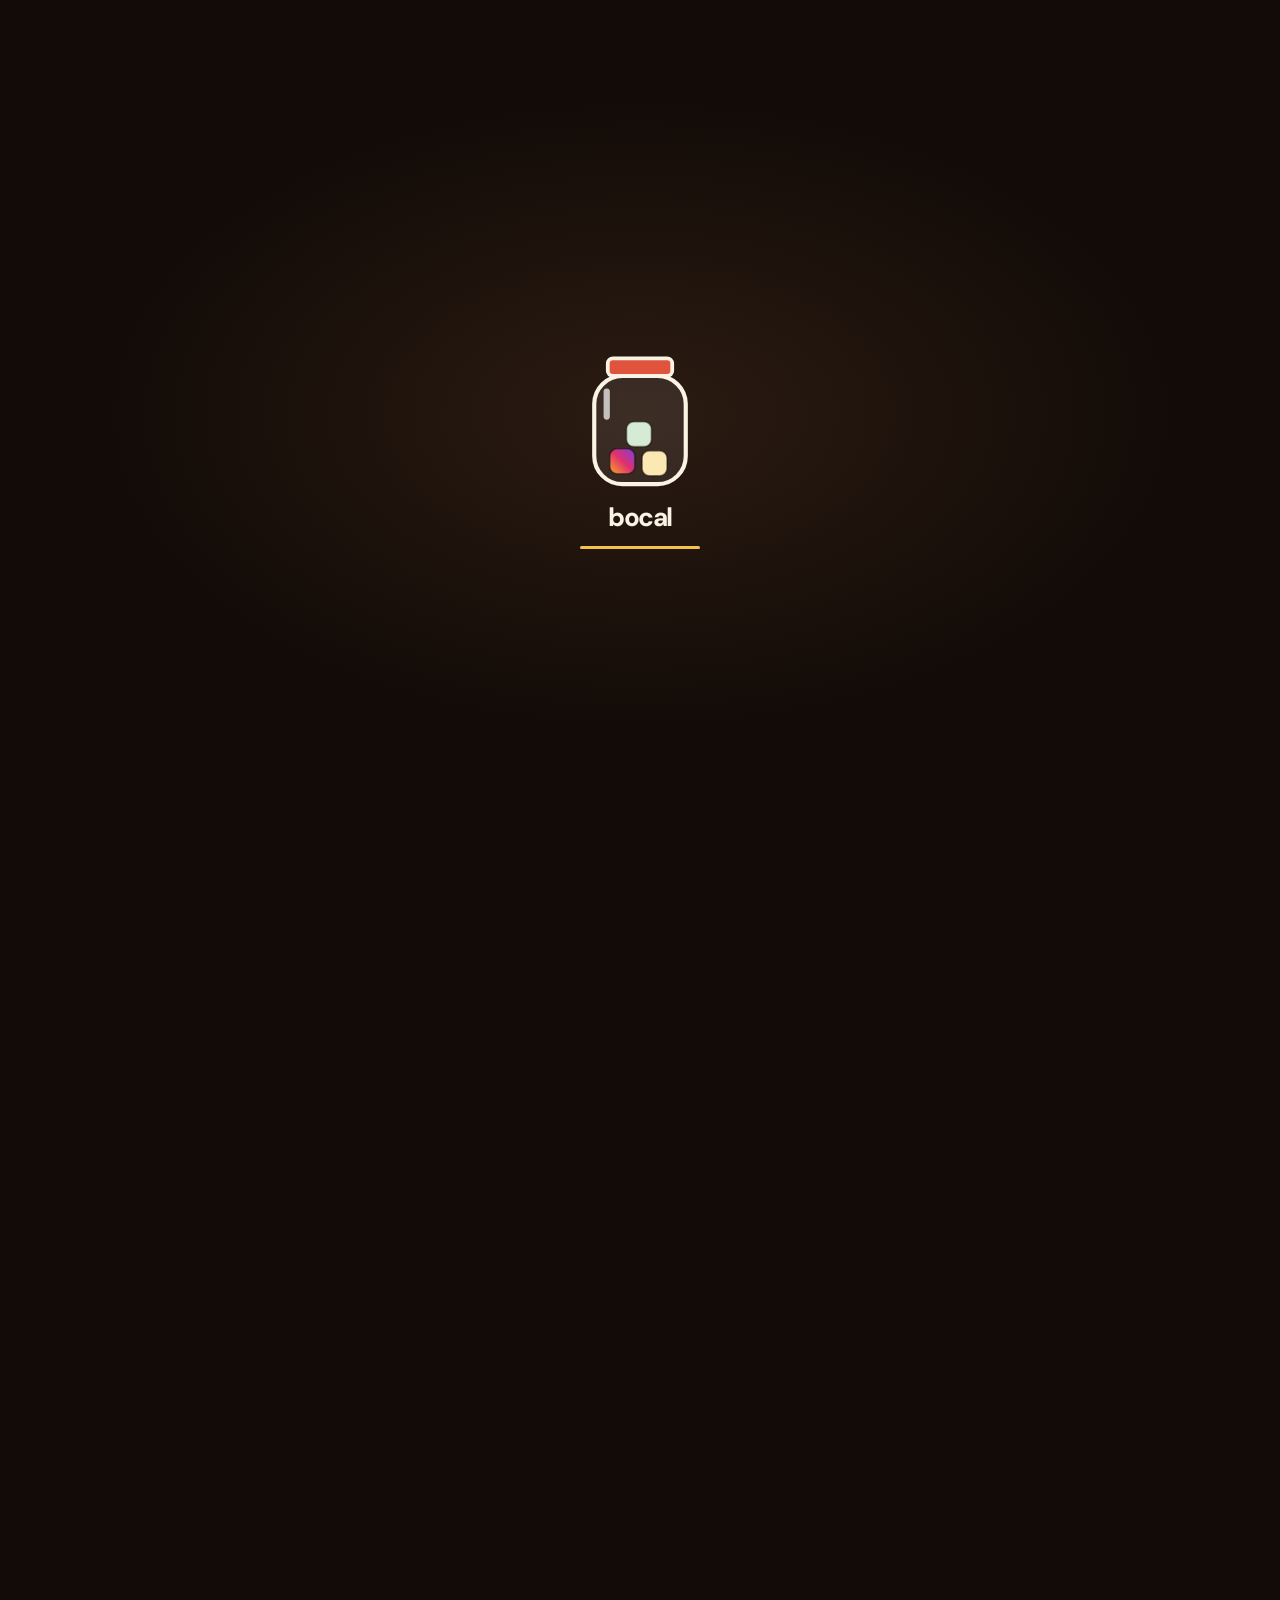
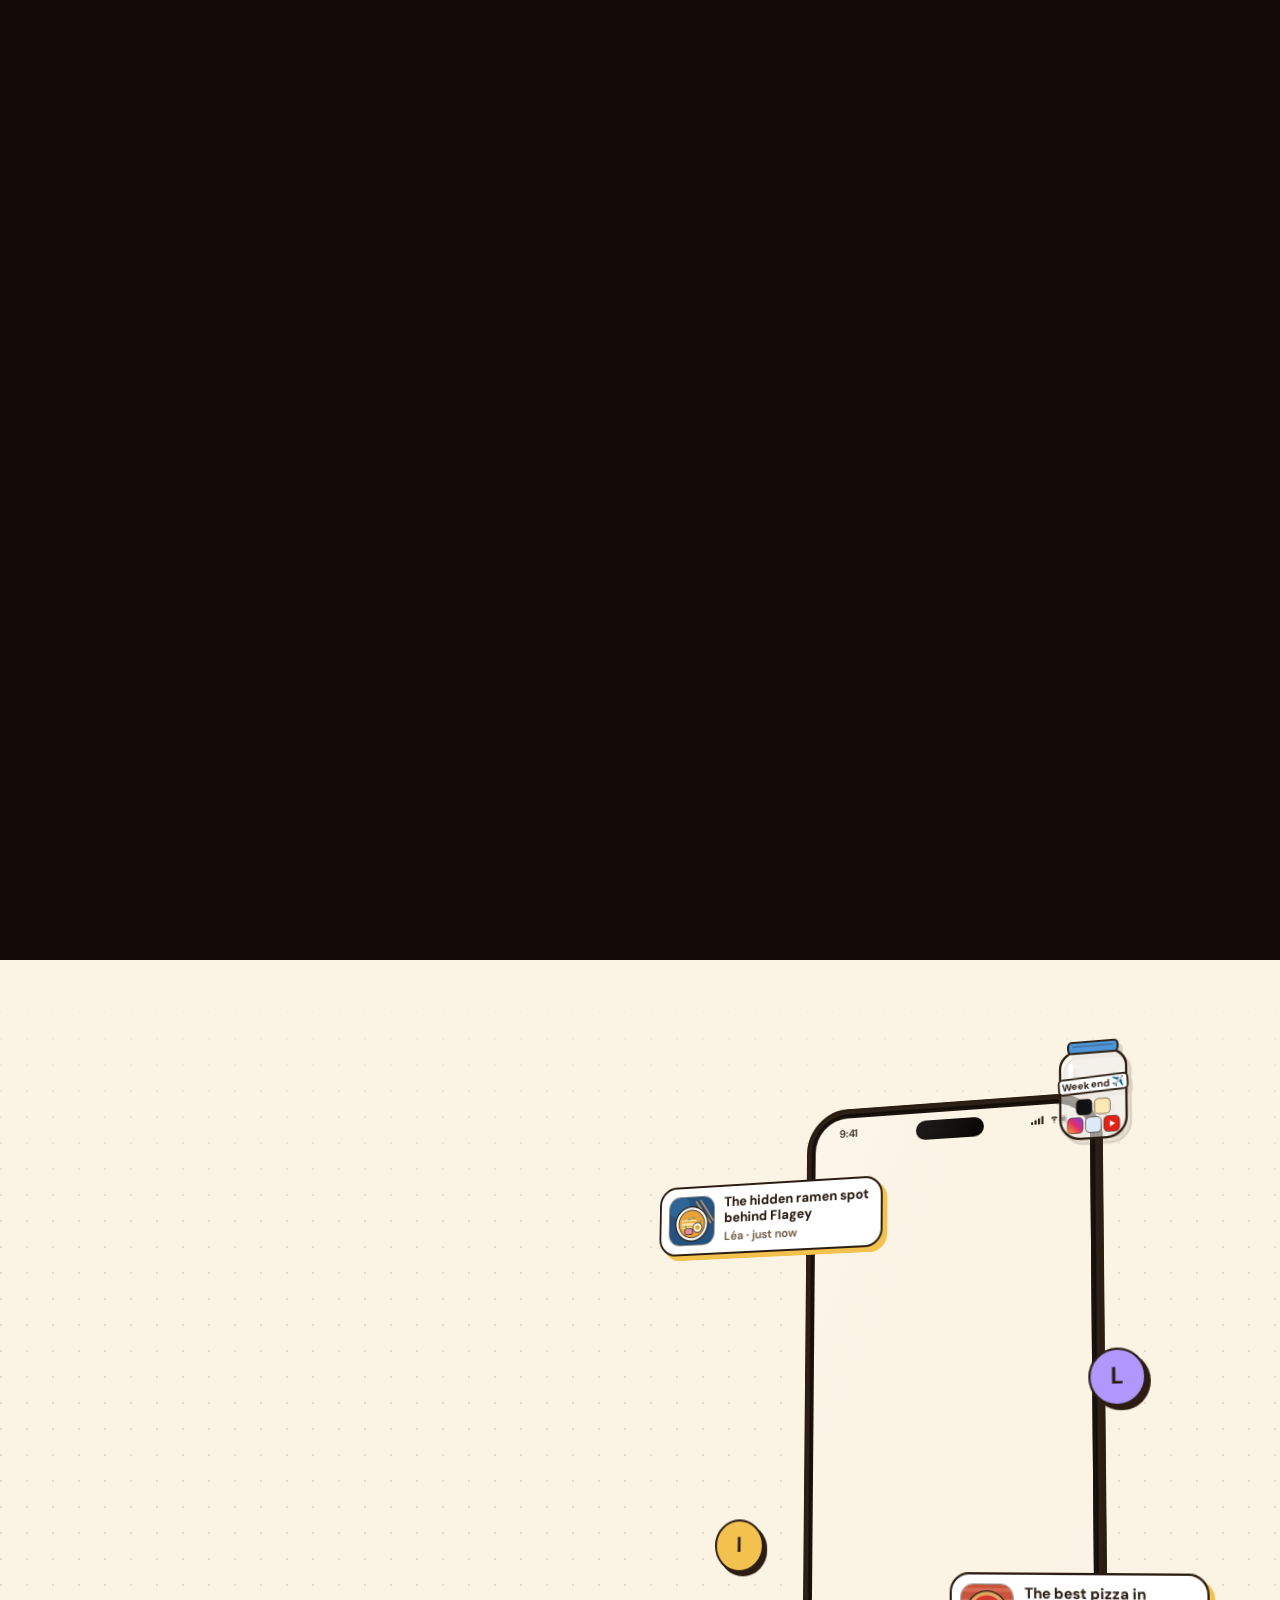
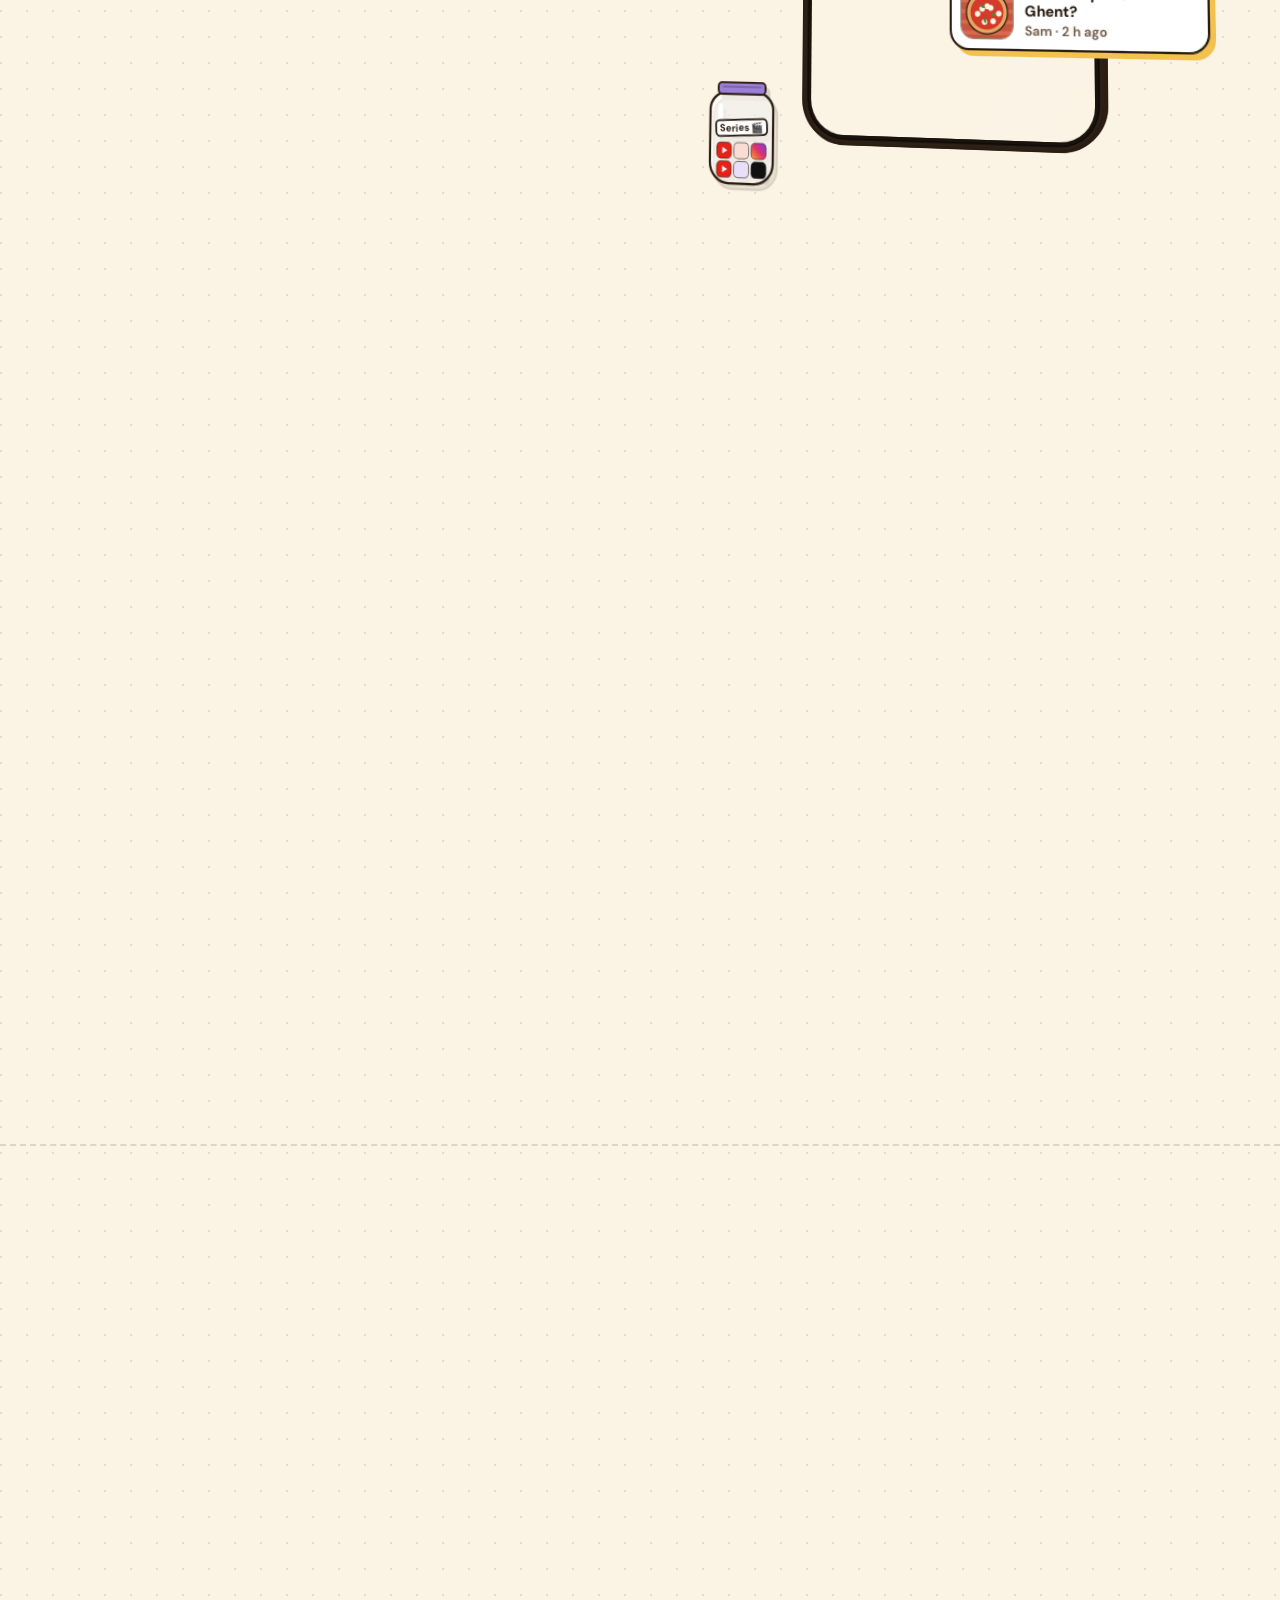
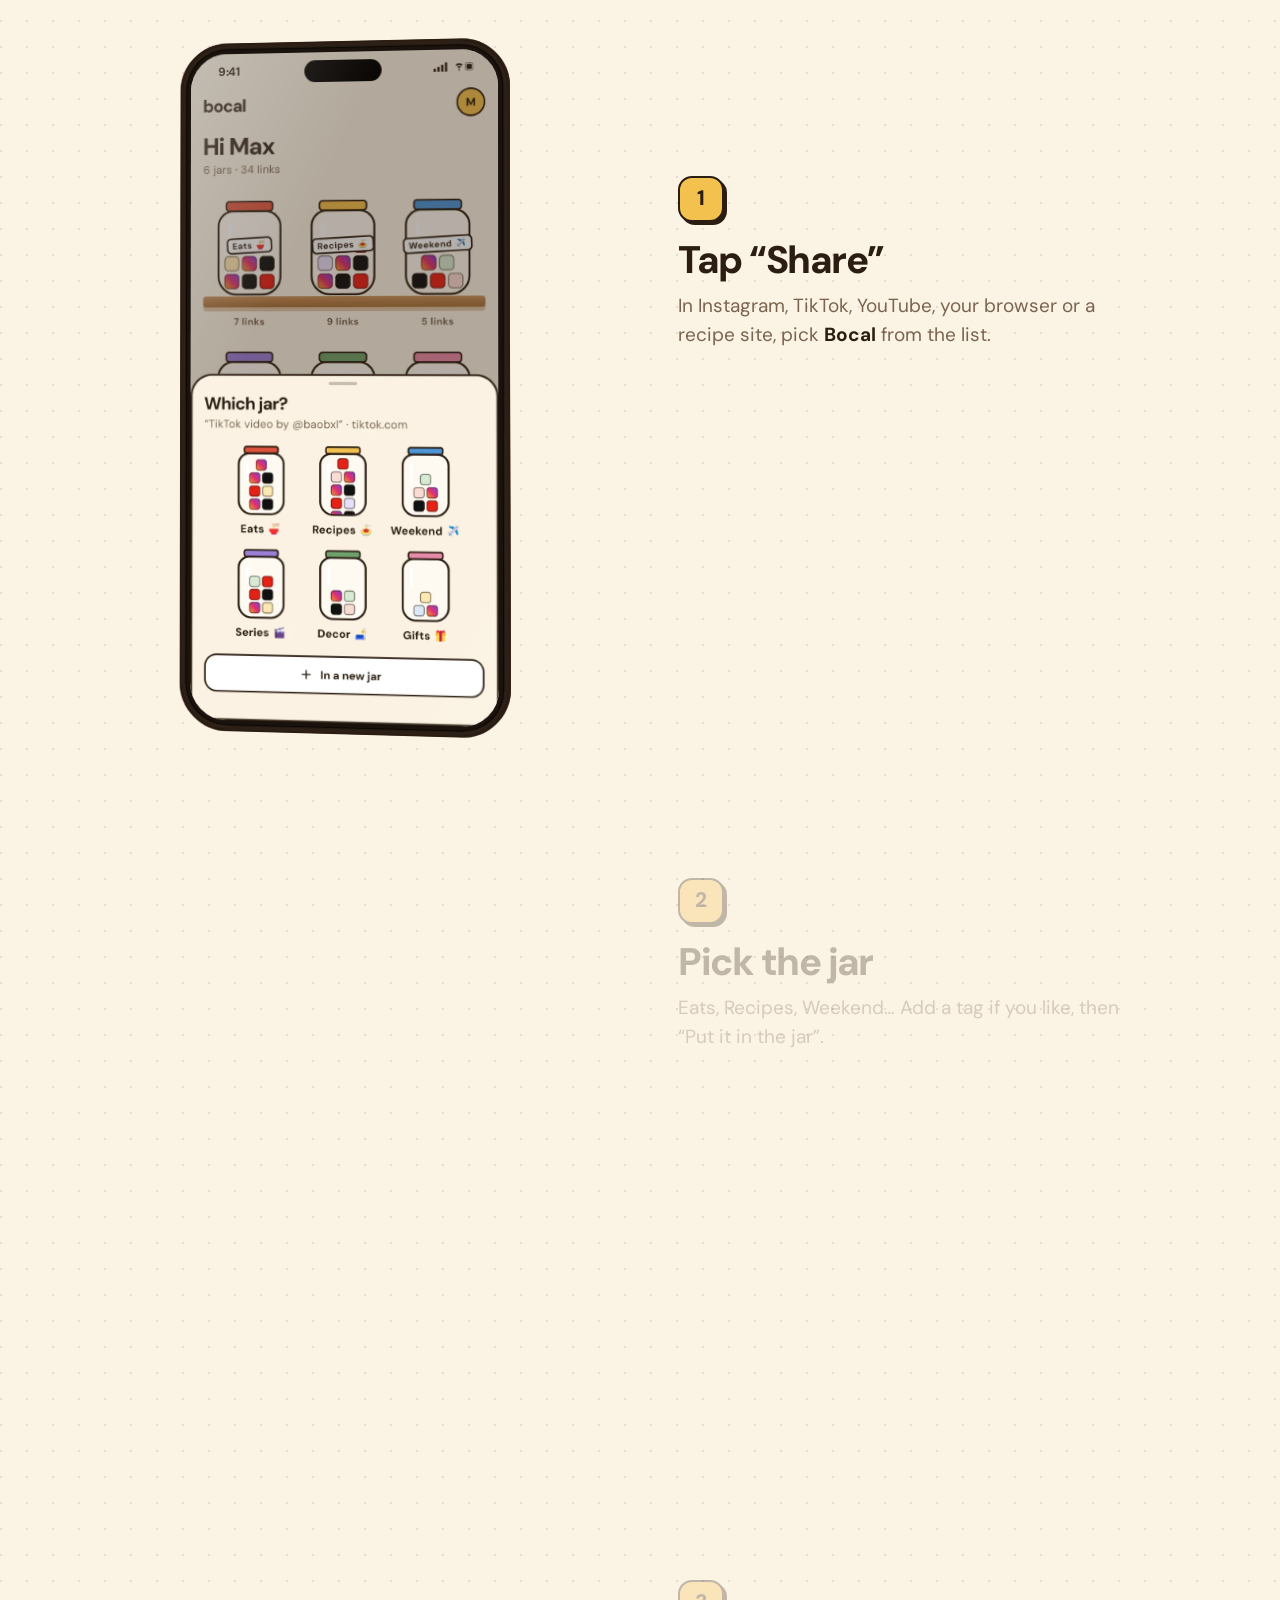
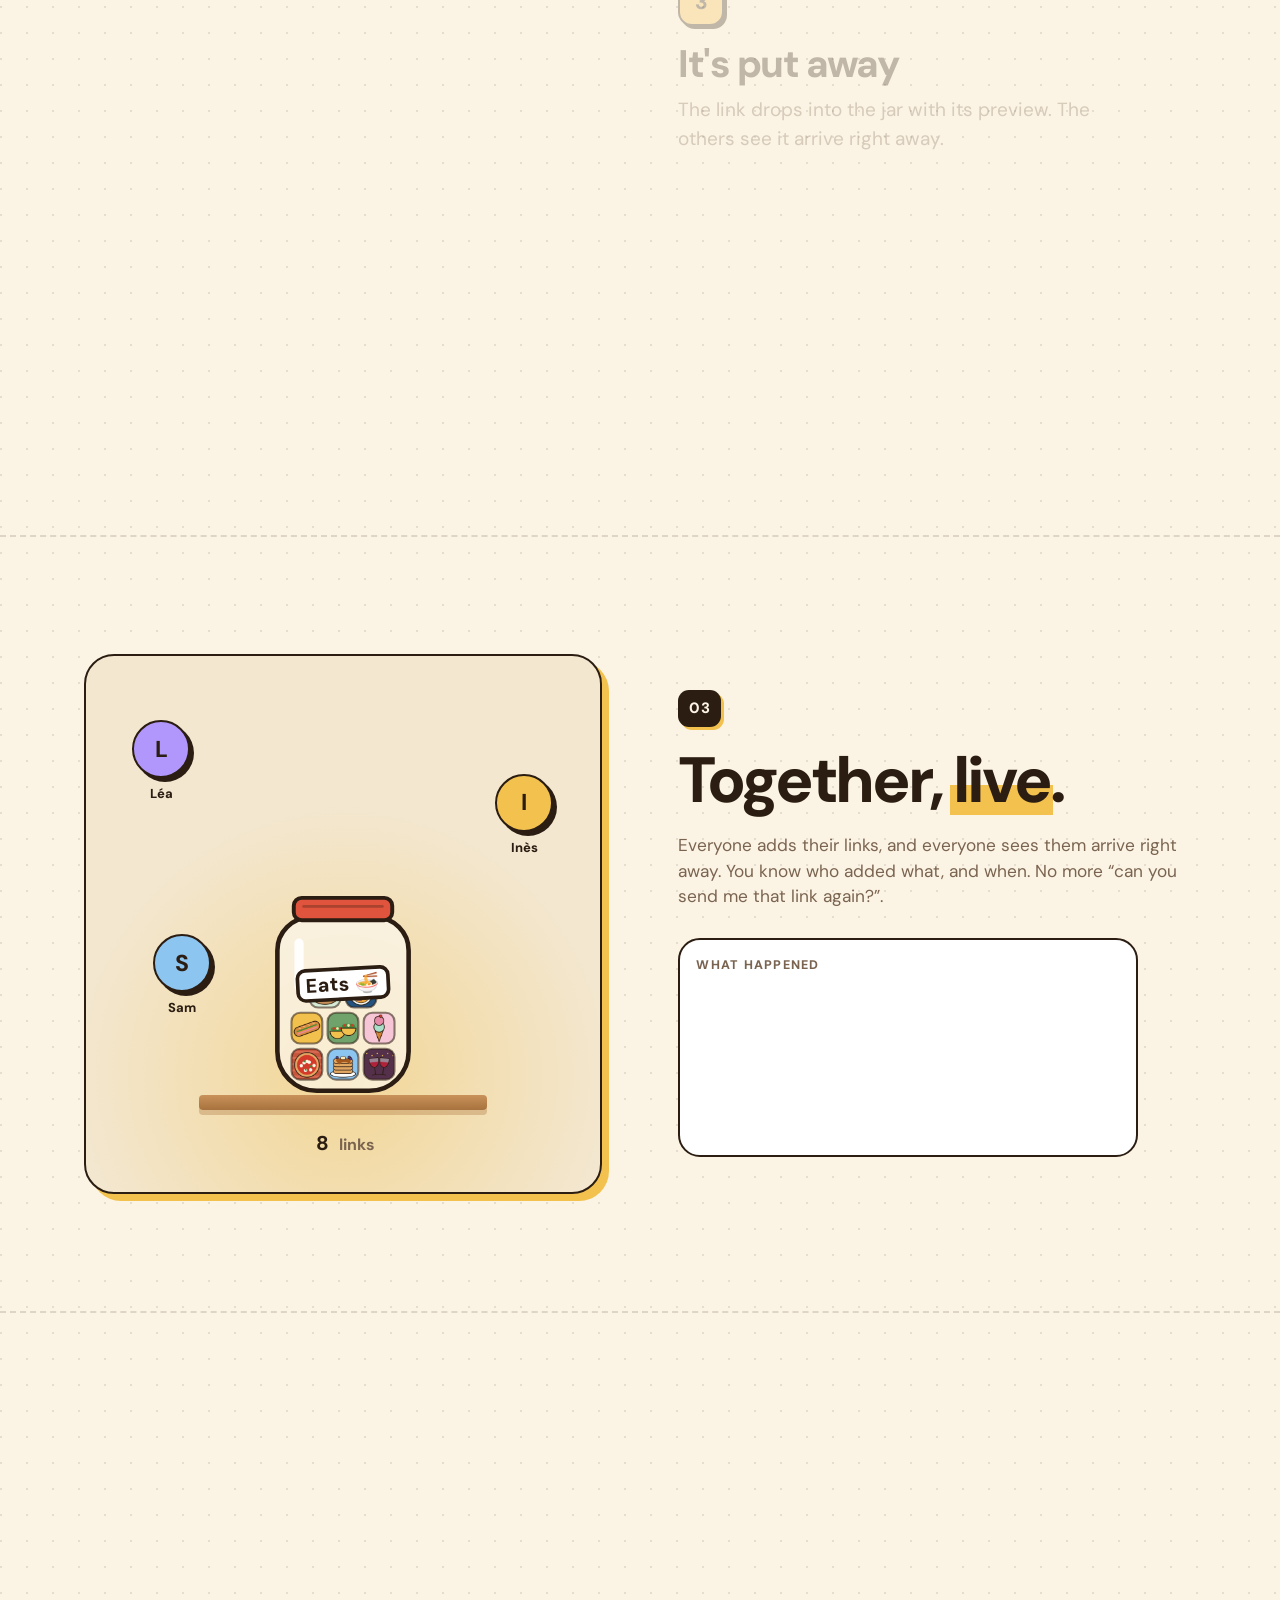
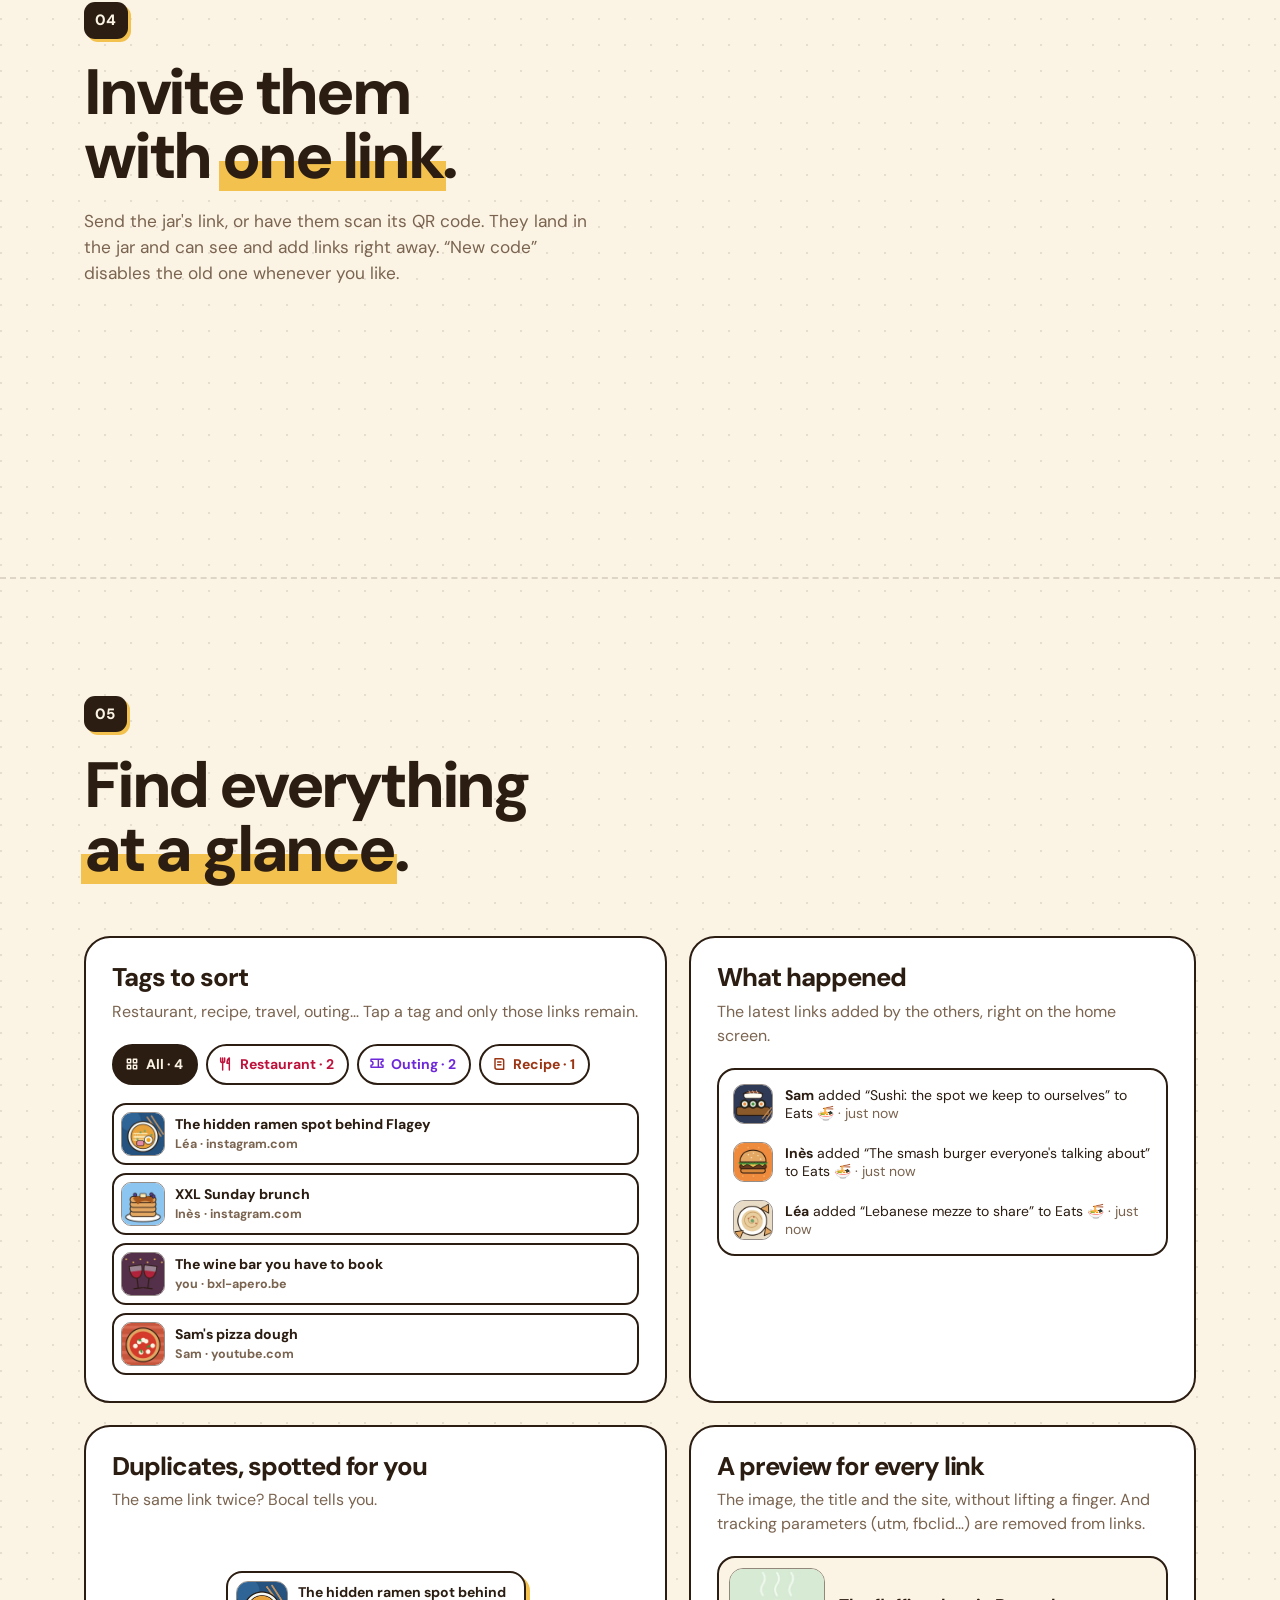
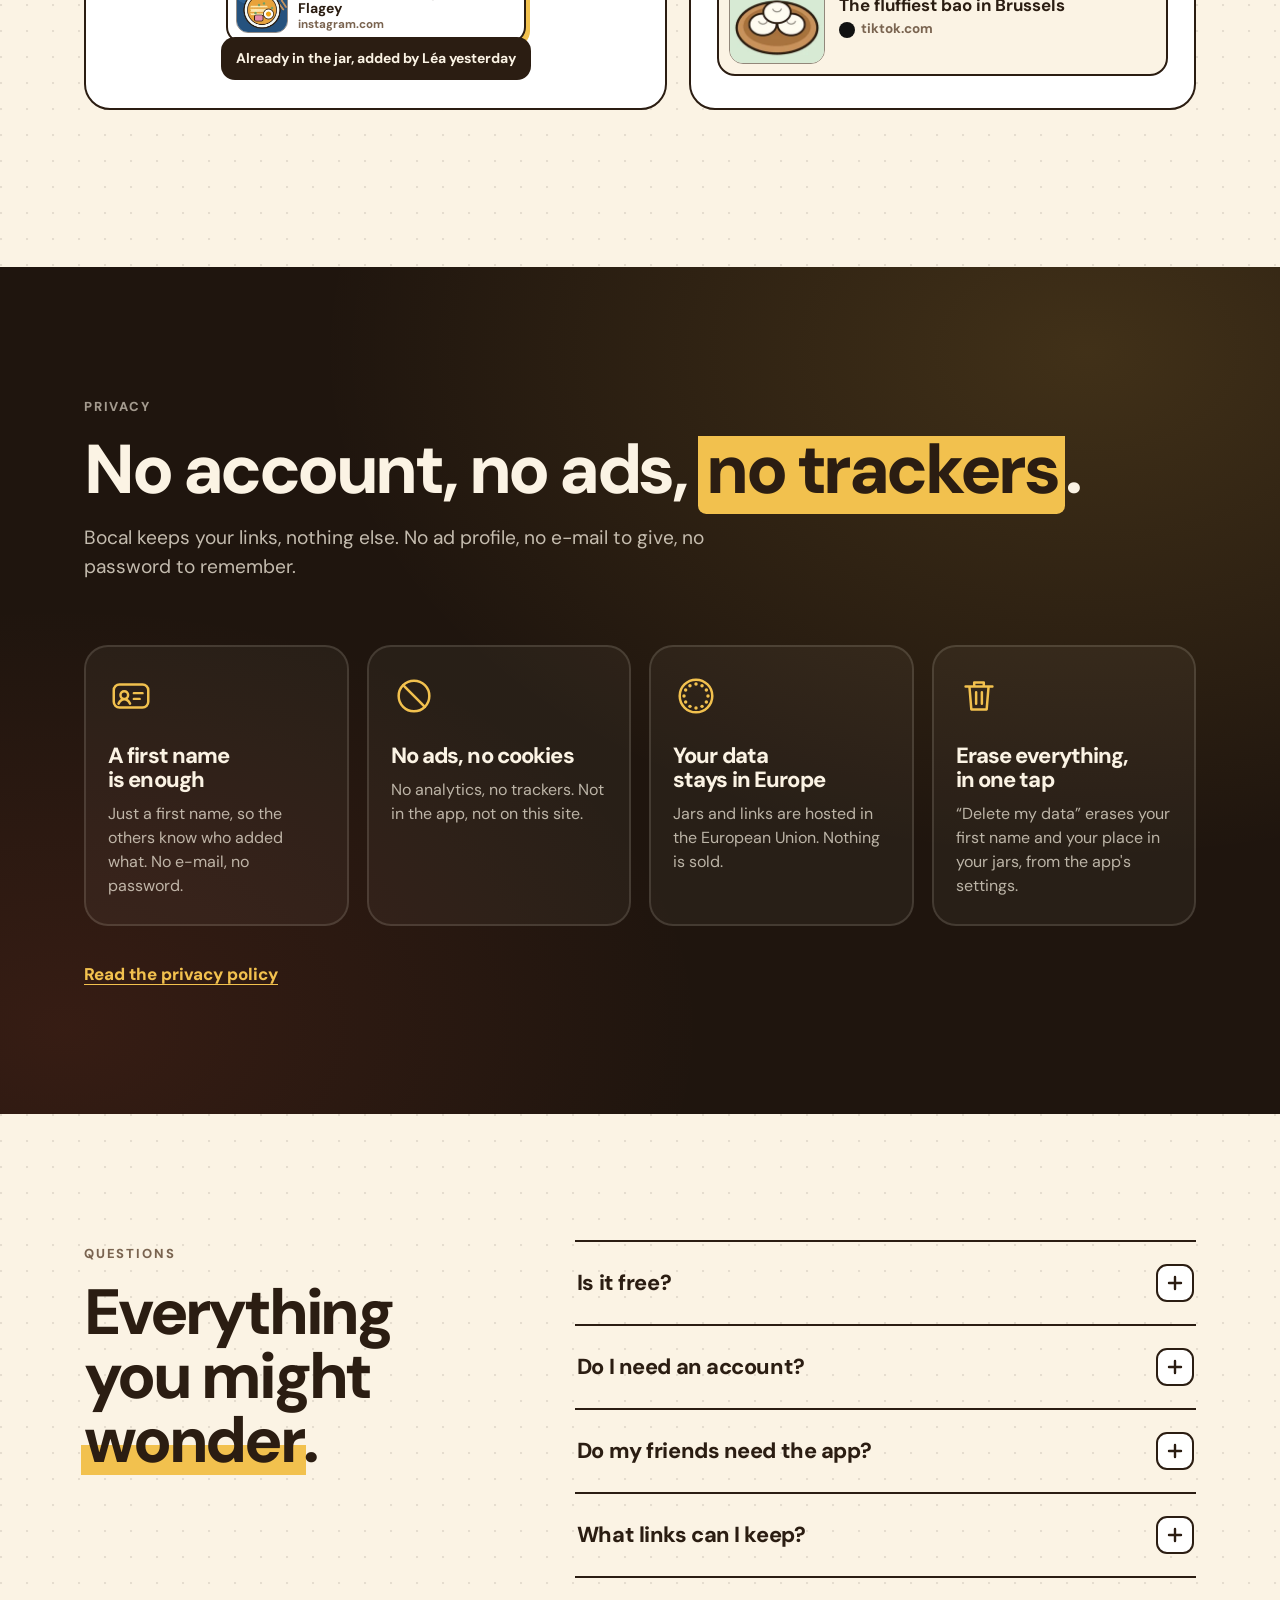
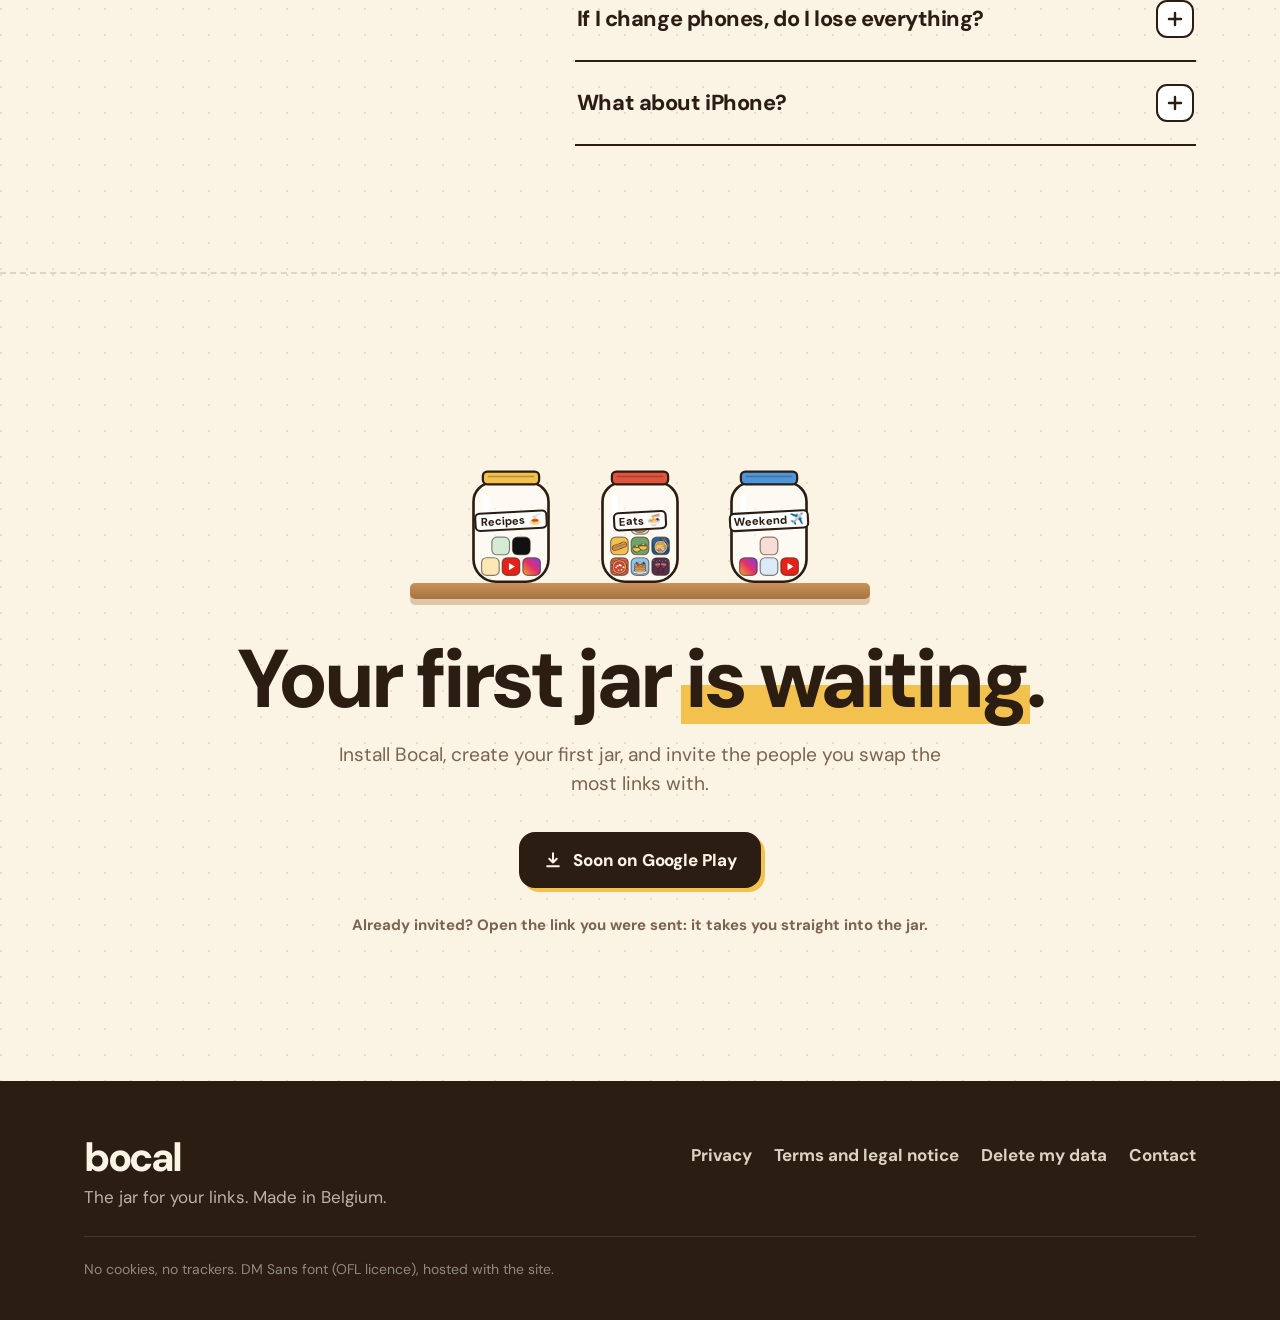
==== commit d45aba79: "Pages légales en français, anglais et néerlandais Co-Authored-By: Claude Opus 5.5 <noreply@anthropic" ====
--- a/en/index.html
+++ b/en/index.html
@@ -347,7 +347,7 @@
           <p>“Delete my data” erases your first name and your place in your jars, from the app's settings.</p>
         </div>
       </div>
-      <p class="privacy-more reveal"><a href="https://guivdh.github.io/bocal-invite/privacy.html">Read the privacy policy (in French)</a></p>
+      <p class="privacy-more reveal"><a href="privacy.html">Read the privacy policy</a></p>
     </div>
   </section>
 
@@ -412,9 +412,9 @@
       <p>The jar for your links. Made in Belgium.</p>
     </div>
     <nav class="foot-links" aria-label="Information">
-      <a href="https://guivdh.github.io/bocal-invite/privacy.html">Privacy</a>
-      <a href="https://guivdh.github.io/bocal-invite/terms.html">Terms and legal notice</a>
-      <a href="https://guivdh.github.io/bocal-invite/delete.html">Delete my data</a>
+      <a href="privacy.html">Privacy</a>
+      <a href="terms.html">Terms and legal notice</a>
+      <a href="delete.html">Delete my data</a>
       <a href="mailto:contact@g-vandenherrewegen.be">Contact</a>
     </nav>
     <p class="foot-note">No cookies, no trackers. DM Sans font (OFL licence), hosted with the site.</p>
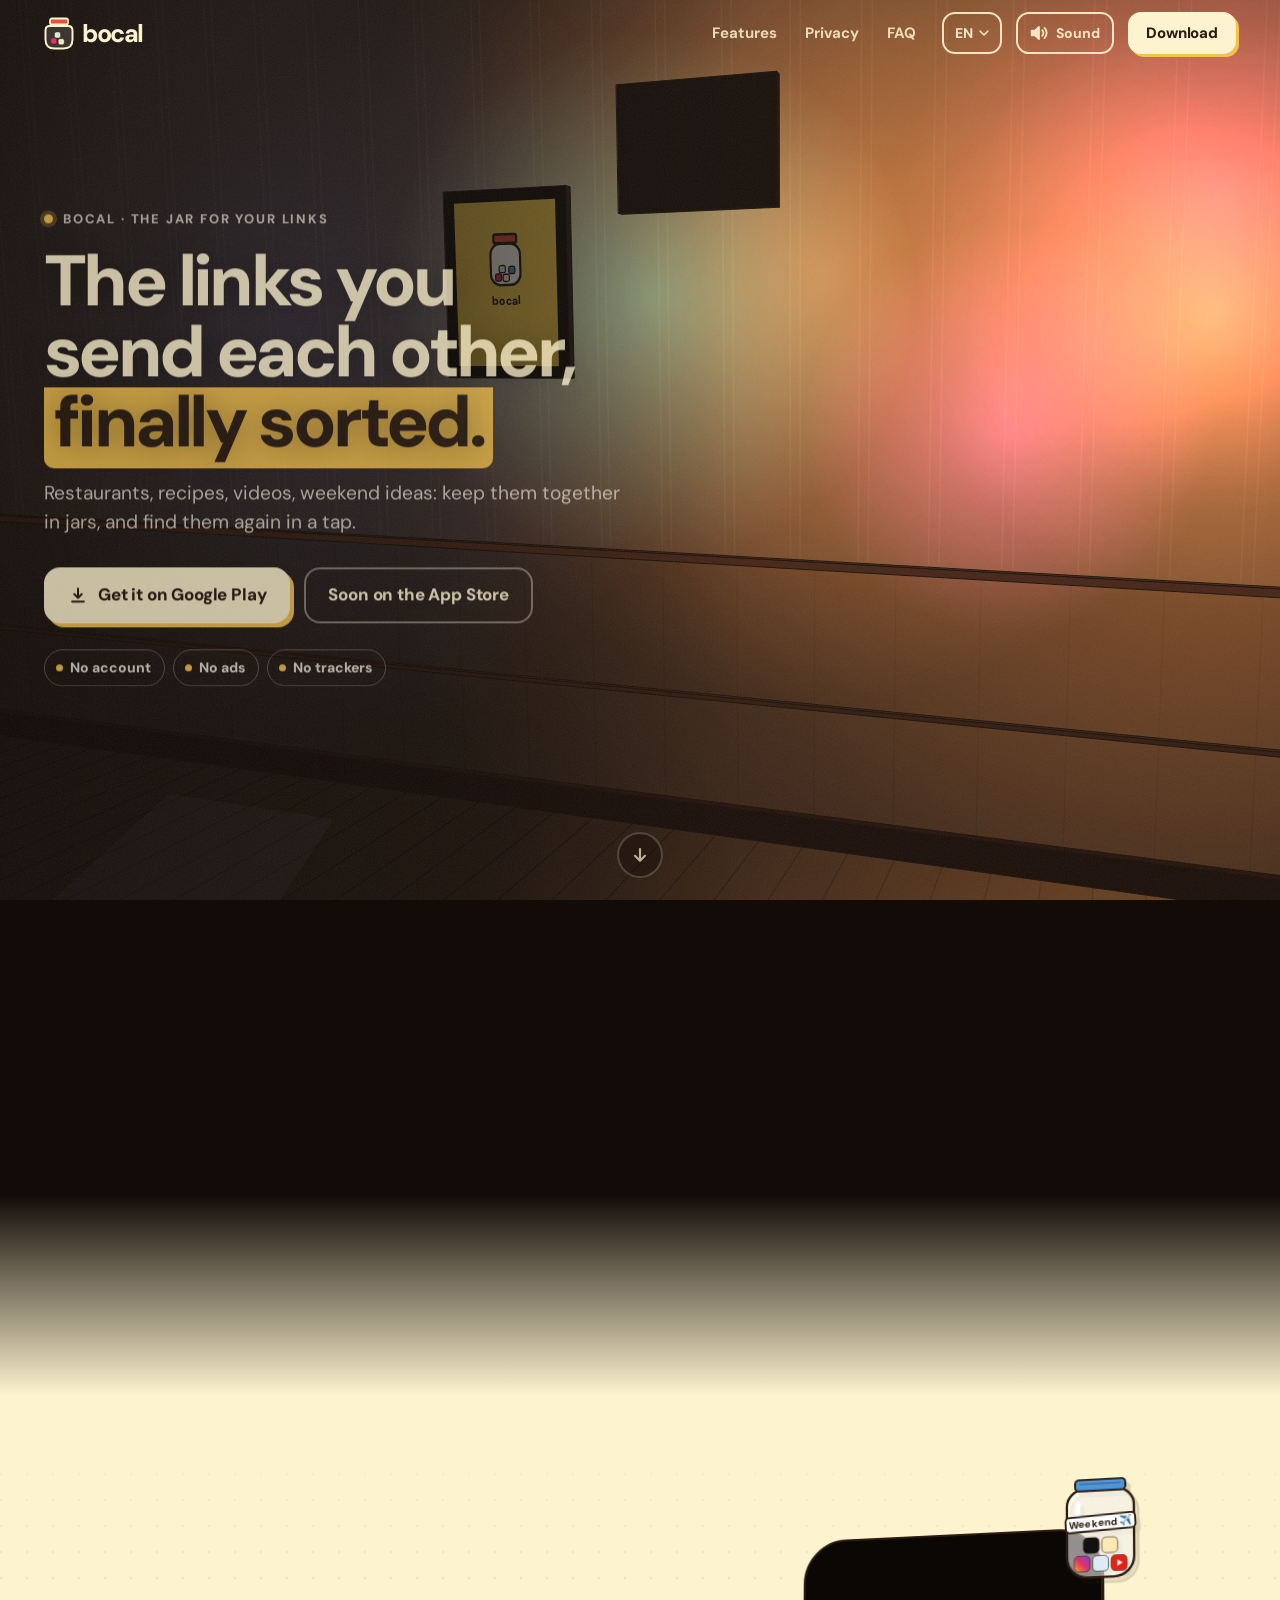
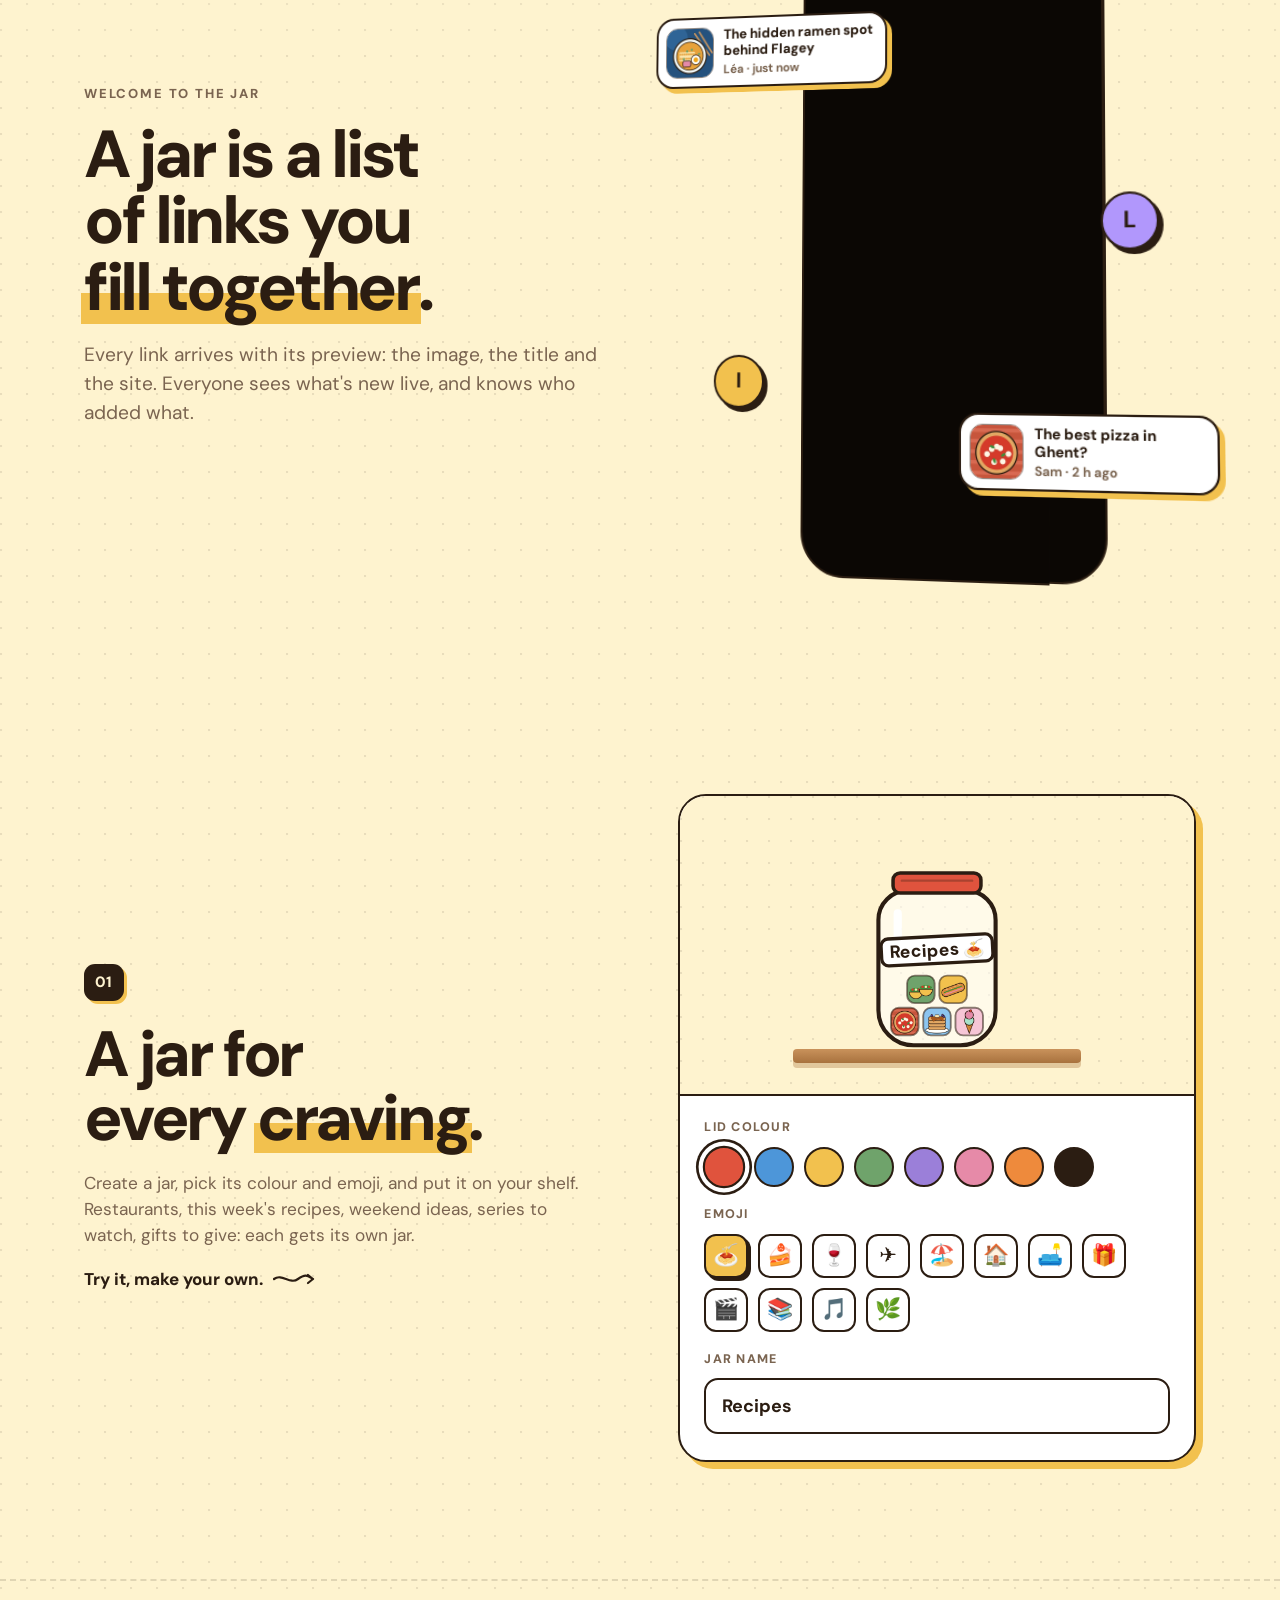
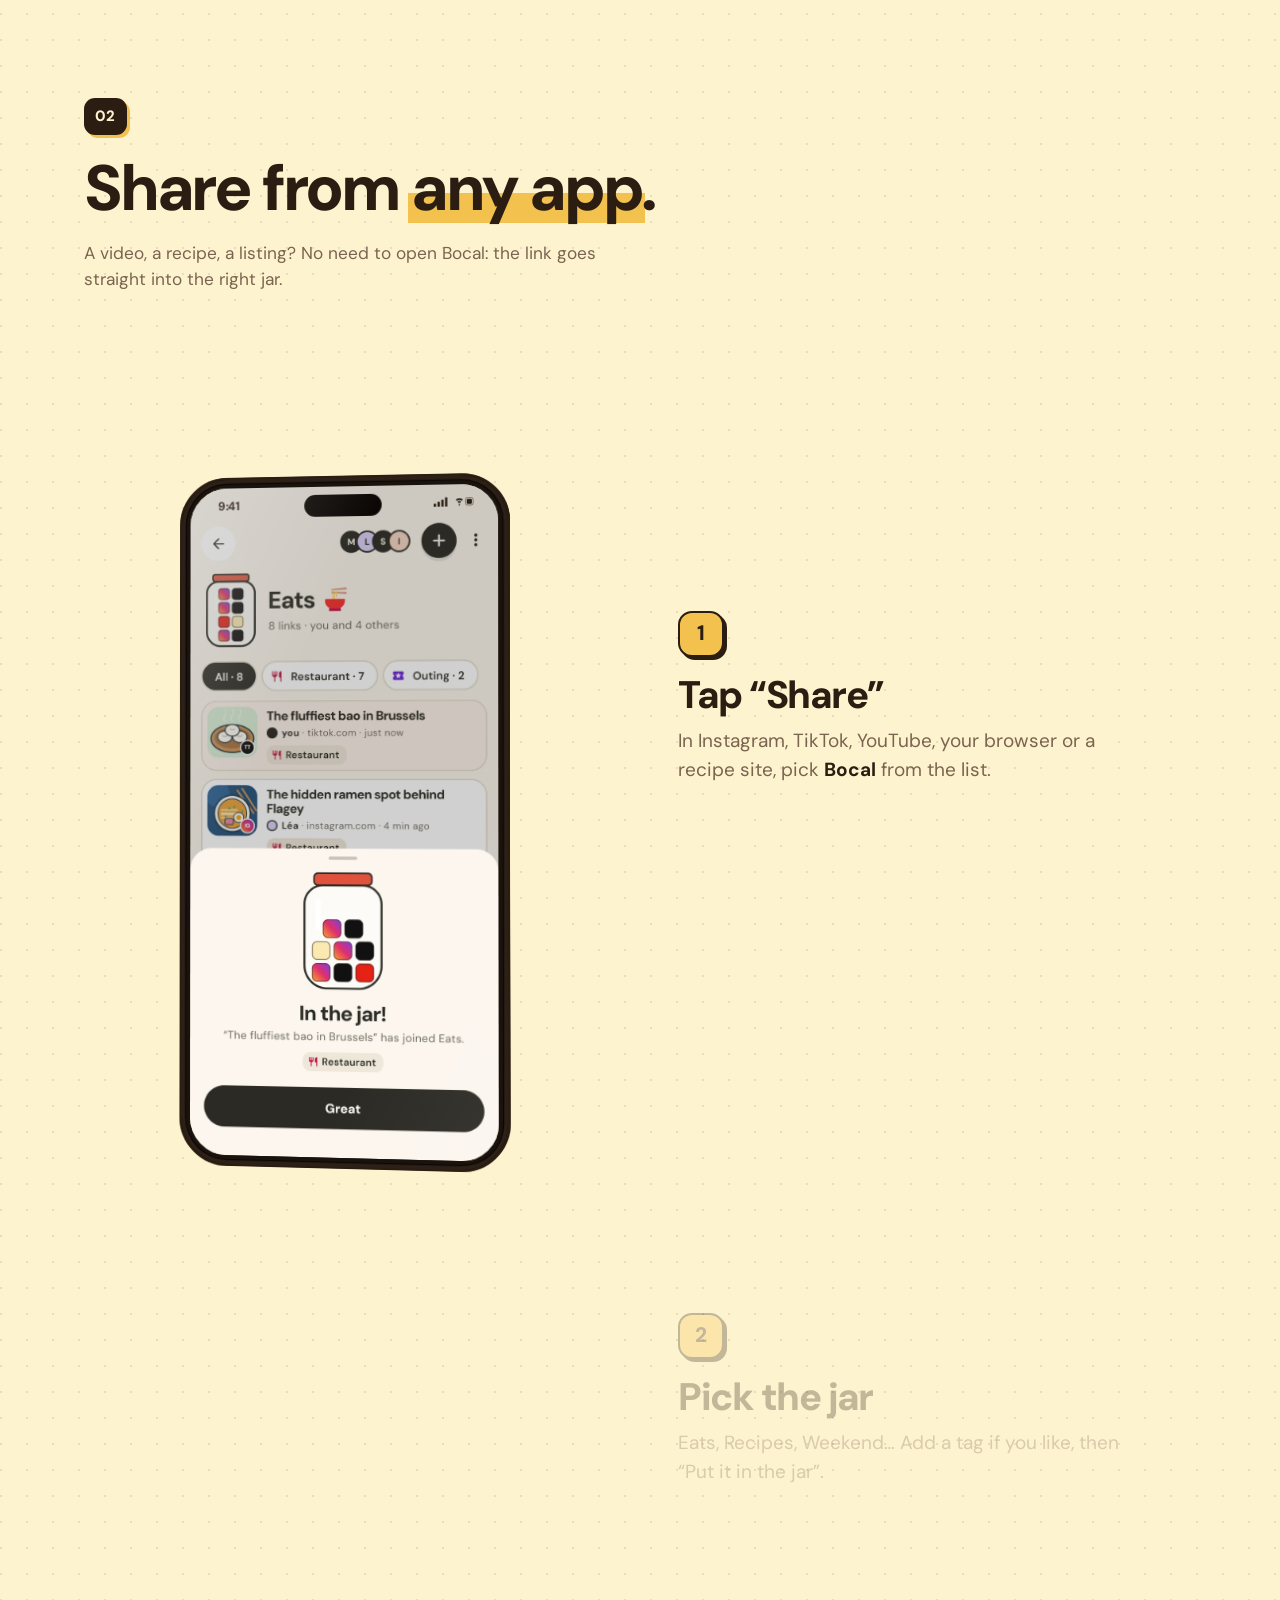
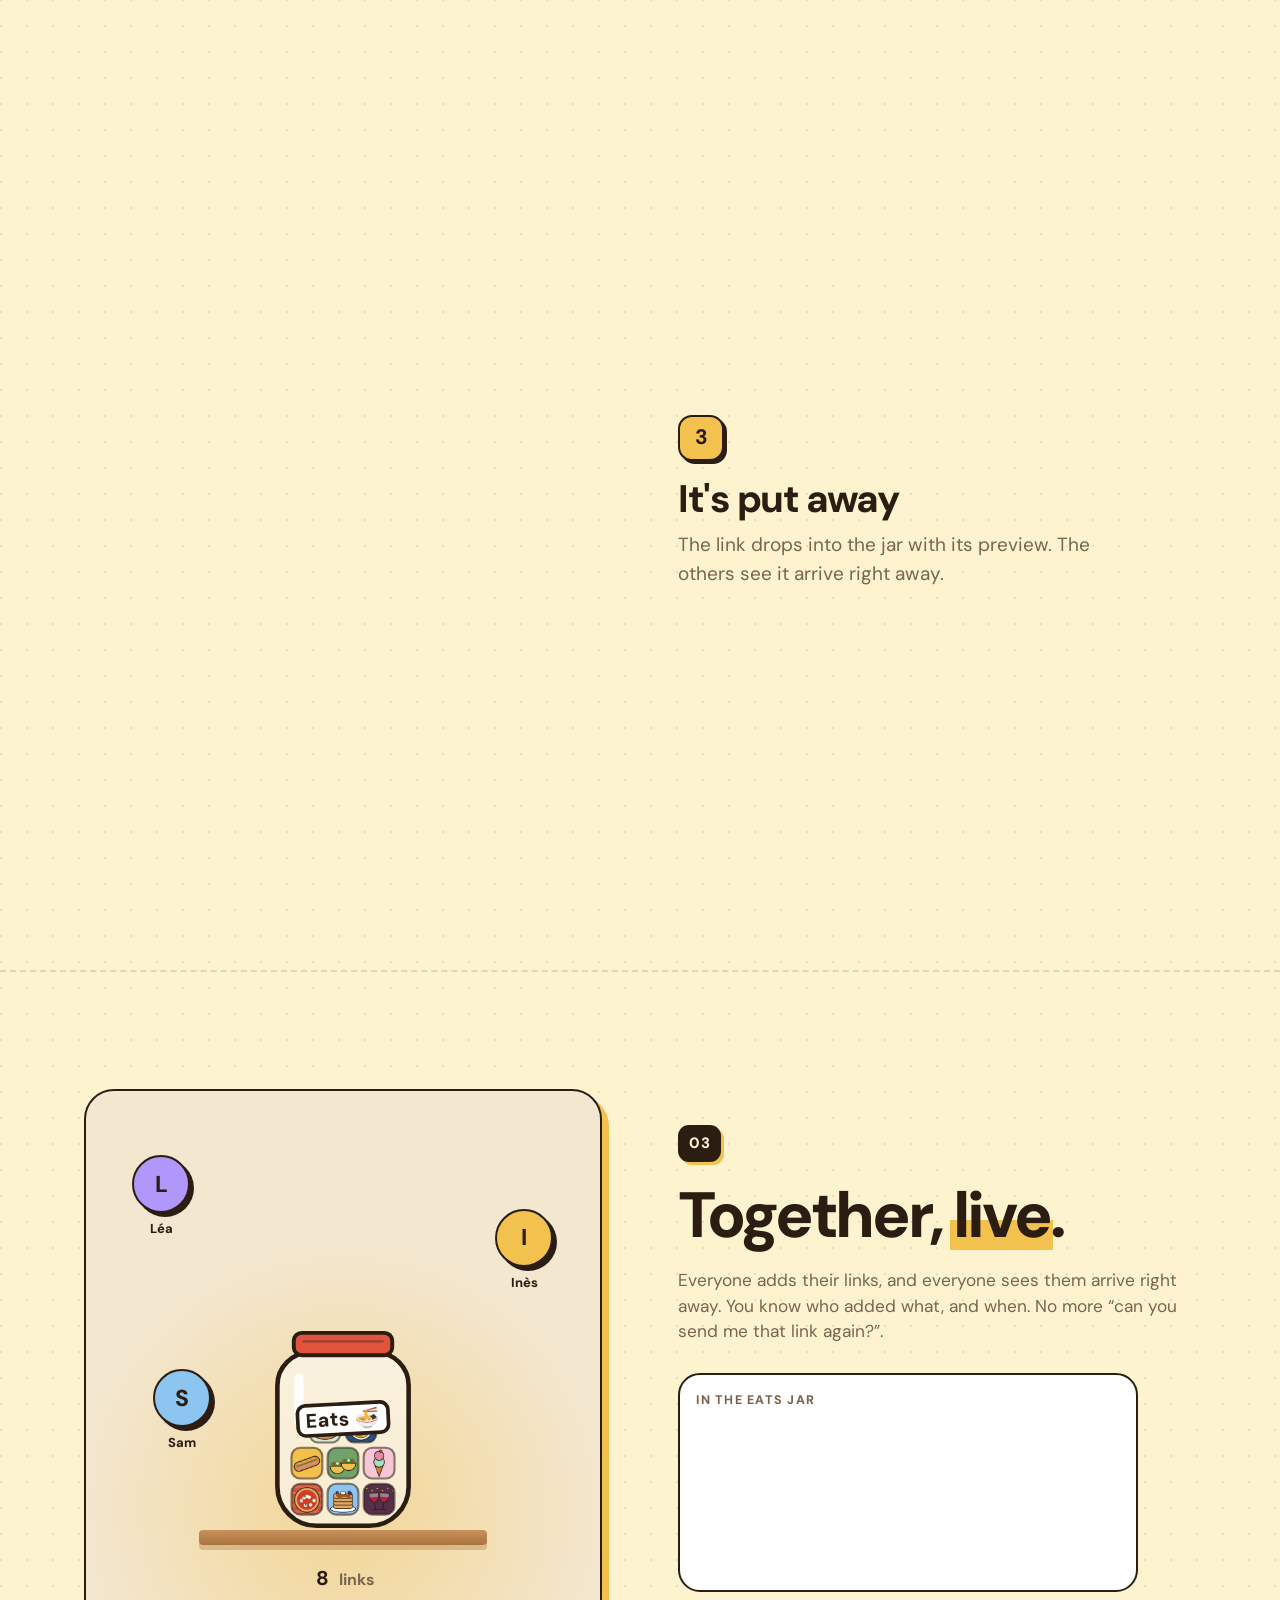
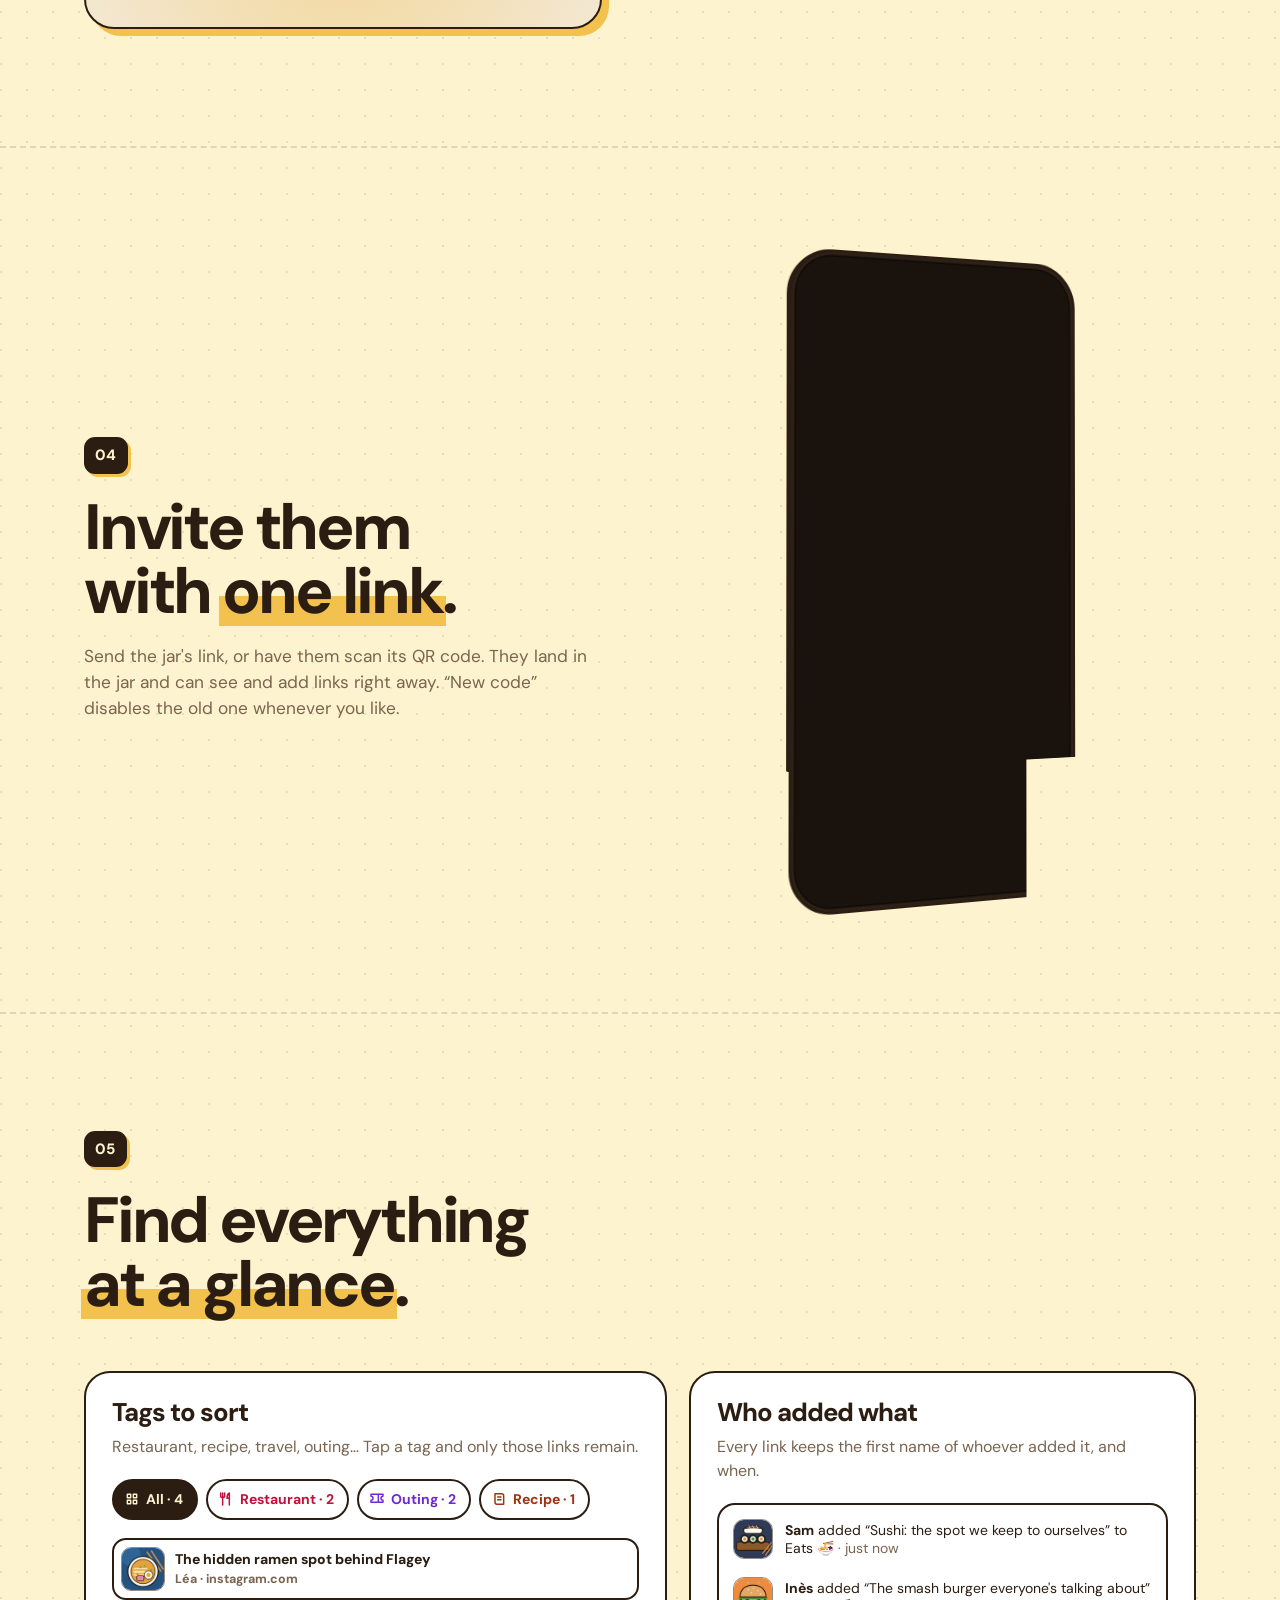
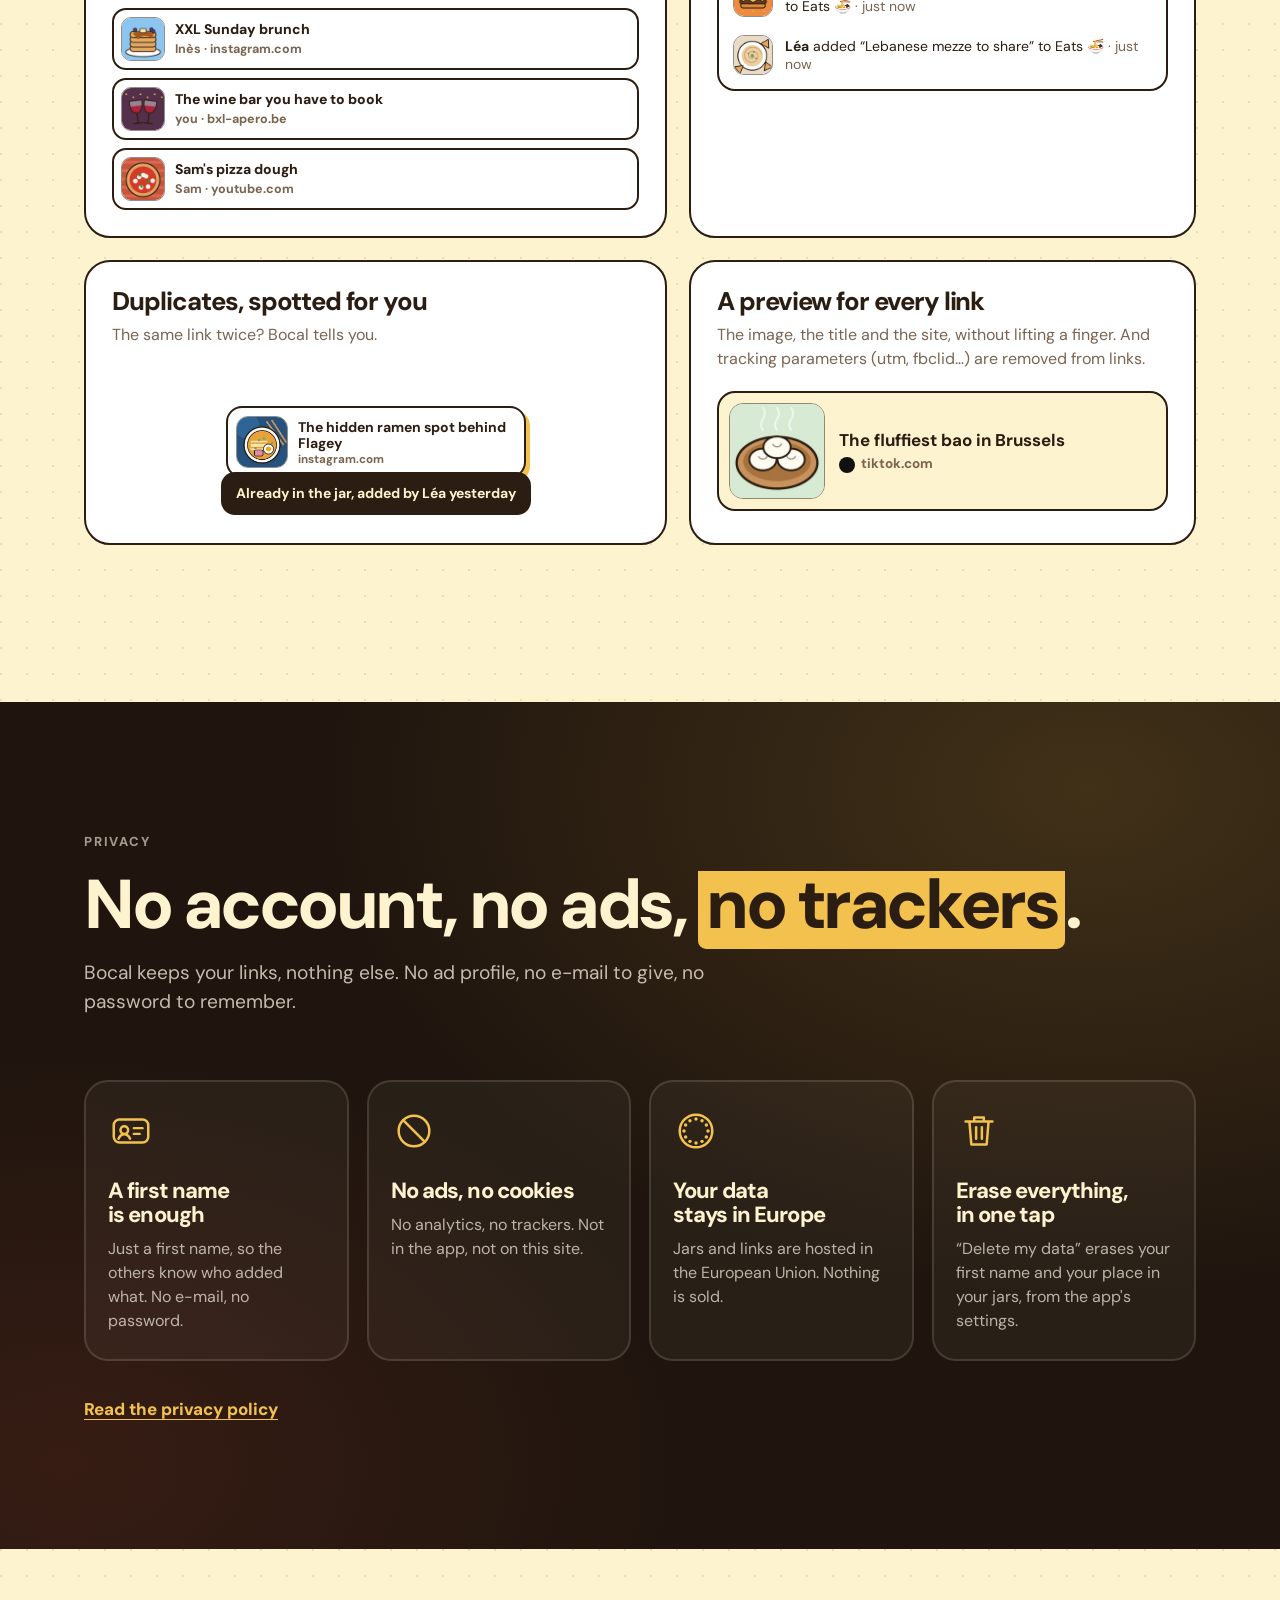
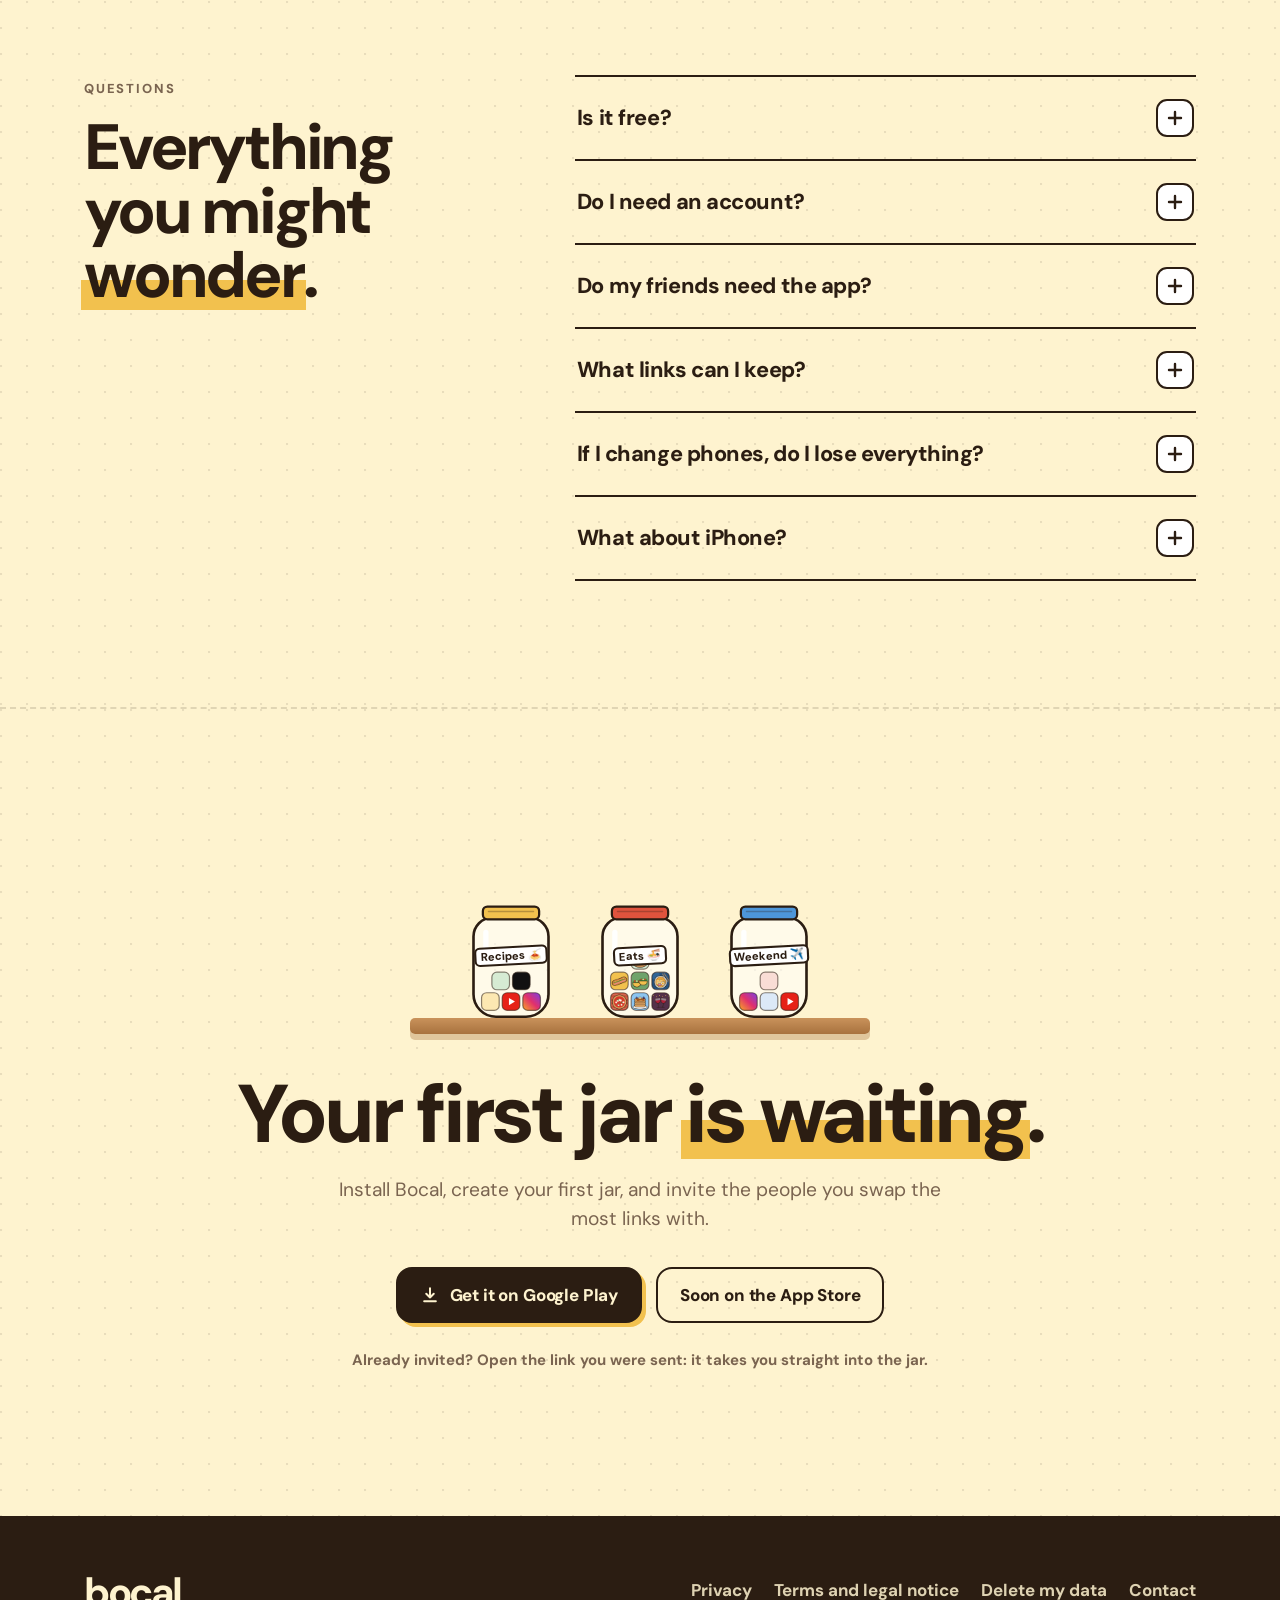
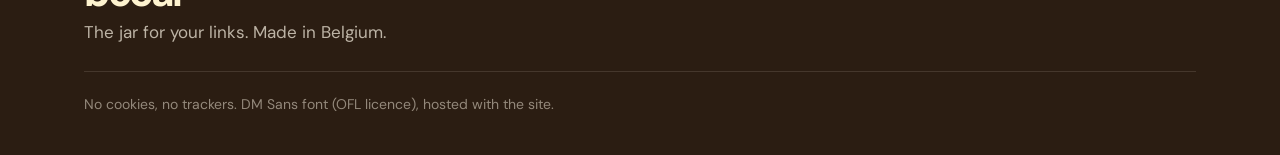
==== commit ad468872: "Nouveau site : salon à l'accueil, fondu vers le jaune clair, liens Google Play et App Store L'intro " ====
--- a/en/index.html
+++ b/en/index.html
@@ -23,25 +23,12 @@
 <link rel="preload" href="../fonts/DMSans-ExtraBold.woff" as="font" type="font/woff" crossorigin>
 <link rel="preload" href="../fonts/DMSans-Bold.woff" as="font" type="font/woff" crossorigin>
 <link rel="stylesheet" href="../style.css">
-<noscript><style>.loader{display:none}.cap-hero{opacity:1;visibility:visible;transform:translateY(-50%)}.journey{height:100svh}.reveal{opacity:1;transform:none}</style></noscript>
+<noscript><style>.journey{height:100svh}.welcome{margin-top:0}.veil,.scroll-cue{display:none}.reveal{opacity:1;transform:none}</style></noscript>
 <script src="../i18n.js" defer></script>
 <script src="../site.js" defer></script>
 <script src="../room.js" defer></script>
 </head>
 <body class="in-room">
-<div class="loader" id="loader" aria-hidden="true">
-  <svg class="loader-jar" viewBox="0 0 100 132">
-    <defs><linearGradient id="loader-ig" x1="0" y1="1" x2="1" y2="0"><stop offset="0" stop-color="#F9A825"/><stop offset=".5" stop-color="#E1306C"/><stop offset="1" stop-color="#7B3FE4"/></linearGradient></defs>
-    <rect x="6" y="24" width="88" height="104" rx="27" class="ld-glass"/>
-    <rect x="15" y="36" width="6" height="30" rx="3" fill="#fff" opacity=".7"/>
-    <rect x="21" y="94" width="24" height="24" rx="7" fill="url(#loader-ig)" class="ld-tk ld-tk1"/>
-    <rect x="52" y="96" width="24" height="24" rx="7" fill="#FCE8B2" class="ld-tk ld-tk2"/>
-    <rect x="37" y="68" width="24" height="24" rx="7" fill="#D6EBD3" class="ld-tk ld-tk3"/>
-    <g class="ld-lid"><rect x="19" y="7" width="62" height="17" rx="5"/></g>
-  </svg>
-  <p class="loader-word">bocal</p>
-  <div class="loader-bar"><i></i></div>
-</div>
 <a class="skip-link" href="#bienvenue">Skip to content</a>
 
 <header class="top" id="top">
@@ -66,7 +53,7 @@
     <svg viewBox="0 0 24 24" aria-hidden="true"><path class="spk" d="M4 9.5h3.5L12 5.5v13l-4.5-4H4z"/><path class="wave" d="M15.5 9a4.2 4.2 0 0 1 0 6M18 6.5a7.6 7.6 0 0 1 0 11"/><path class="mute" d="M16 9.5l5 5m0-5l-5 5"/></svg>
     <span class="sound-label">Sound</span>
   </button>
-  <a class="btn btn-small store-link" href="#telecharger" data-store>Soon on Android</a>
+  <a class="btn btn-small store-link" href="#telecharger">Download</a>
 </header>
 
 <main>
@@ -75,56 +62,26 @@
       <canvas id="room" aria-hidden="true"></canvas>
       <div class="grain" aria-hidden="true"></div>
 
-      <div class="cap cap-hero" data-show="0,0.055">
+      <div class="hero">
         <p class="eyebrow"><span class="dot"></span> bocal · the jar for your links</p>
         <h1>The links you send each other, <mark>finally sorted.</mark></h1>
         <p class="lead">Restaurants, recipes, videos, weekend ideas: keep them together in jars, and find them again in a tap.</p>
         <div class="actions">
-          <a class="btn btn-paper" href="#telecharger" data-store>
+          <a class="btn btn-paper" href="https://play.google.com/store/apps/details?id=be.gvdh.bocal">
             <svg viewBox="0 0 24 24" aria-hidden="true"><path d="M12 4v11m0 0l-4.5-4.5M12 15l4.5-4.5M5 19.5h14"/></svg>
-            <span data-store-label>Soon on Google Play</span>
+            <span>Get it on Google Play</span>
           </a>
-          <a class="btn btn-ghost" href="#bienvenue">See the app</a>
+          <a class="btn btn-ghost" href="https://apps.apple.com/app/id6829795671">Soon on the App Store</a>
         </div>
         <ul class="pills" aria-label="Promises">
           <li>No account</li><li>No ads</li><li>No trackers</li>
         </ul>
       </div>
 
-      <div class="cap cap-story" data-show="0.085,0.222">
-        <p class="cap-title">That restaurant Léa sent you?</p>
-        <p class="cap-sub">It's somewhere, under 128 messages.</p>
-      </div>
-      <div class="cap cap-story" data-show="0.25,0.385">
-        <p class="cap-title">Put it in a <mark>jar</mark>.</p>
-        <p class="cap-sub">One tap from any app, and it's never lost again.</p>
-      </div>
-      <div class="cap cap-story" data-show="0.395,0.505">
-        <p class="cap-title">A jar for every <mark>craving</mark>.</p>
-        <p class="cap-sub">Restaurants, recipes, series, gift ideas… to fill together.</p>
-      </div>
-      <div class="cap cap-story" data-show="0.6,0.74">
-        <p class="cap-title">Come and look <mark>inside</mark>.</p>
-      </div>
-
-      <div class="dock" data-show="0,0.8">
-        <button class="dock-back is-hidden" type="button" data-step="-1" aria-label="Previous step">
-          <svg viewBox="0 0 24 24" aria-hidden="true"><path d="M12 19V5m0 0l-6 6m6-6l6 6"/></svg>
-        </button>
-        <button class="dock-next" type="button" data-step="1">
-          <span class="dock-label">Let's go</span>
-          <span class="dock-count">1 / 5</span>
-          <span class="dock-arrow"><svg viewBox="0 0 24 24" aria-hidden="true"><path d="M12 5v14m0 0l-6-6m6 6l6-6"/></svg></span>
-        </button>
-      </div>
-      <a class="skip-intro" href="#bienvenue" data-show="0.02,0.86">Skip the intro</a>
-      <nav class="beats" data-show="0,0.86" aria-label="Intro steps">
-        <button type="button" data-beat="0" aria-label="The living room"></button>
-        <button type="button" data-beat="1" aria-label="The conversation"></button>
-        <button type="button" data-beat="2" aria-label="The link put away"></button>
-        <button type="button" data-beat="3" aria-label="The jar"></button>
-        <button type="button" data-beat="4" aria-label="The open jar"></button>
-      </nav>
+      <a class="scroll-cue" href="#bienvenue" aria-hidden="true" tabindex="-1">
+        <svg viewBox="0 0 24 24"><path d="M12 5v14m0 0l-6-6m6 6l6-6"/></svg>
+      </a>
+      <div class="veil" aria-hidden="true"></div>
     </div>
   </section>
 
@@ -239,7 +196,7 @@
           <h2 class="reveal" style="--d:1">Together, <mark>live</mark>.</h2>
           <p class="reveal" style="--d:2">Everyone adds their links, and everyone sees them arrive right away. You know who added what, and when. No more “can you send me that link again?”.</p>
           <div class="live-feed reveal" style="--d:3" aria-live="off">
-            <p class="feed-title">What happened</p>
+            <p class="feed-title">In the Eats jar</p>
             <ul id="live-feed"></ul>
           </div>
         </div>
@@ -267,7 +224,7 @@
             <div class="invite-bubble" style="--z:110px">
               <span class="ib-who">Max</span>
               <span class="ib-text">Come join my Eats jar 🍜</span>
-              <span class="ib-card"><b>Join my jar</b><small>Code K7QM-P3XA</small></span>
+              <span class="ib-card"><b>Join my jar</b><small>Code K7QMP-3XAB4</small></span>
             </div>
             <div class="invite-members" style="--z:80px">
               <span class="av" style="--c:#2B1D12;--t:#FBF3E4">M</span><span class="av" style="--c:#B197FC">L</span><span class="av" style="--c:#8CC5F0">S</span><span class="av" style="--c:#F2C14E">I</span><span class="av" style="--c:#F9DDD5">N</span>
@@ -291,8 +248,8 @@
             <div class="tag-row" id="tag-row"></div>
           </div>
           <div class="tile tile-feed reveal" style="--d:2">
-            <h3>What happened</h3>
-            <p>The latest links added by the others, right on the home screen.</p>
+            <h3>Who added what</h3>
+            <p>Every link keeps the first name of whoever added it, and when.</p>
             <div class="mini-feed">
               <div class="mf-row"><img src="../img/dishes/sushi.webp" alt="" width="96" height="96"><span><b>Sam</b> added “Sushi: the spot we keep to ourselves” to Eats 🍜 <i>· just now</i></span></div>
               <div class="mf-row"><img src="../img/dishes/burger.webp" alt="" width="96" height="96"><span><b>Inès</b> added “The smash burger everyone's talking about” to Eats 🍜 <i>· just now</i></span></div>
@@ -376,11 +333,11 @@
         </details>
         <details class="reveal">
           <summary>If I change phones, do I lose everything?</summary>
-          <p>No. Install Bocal, tap “I already have jars”, enter a jar's code and pick your first name: you get your place and your links back.</p>
+          <p>No. On Android with the same Google account (your backup restored), or on iPhone with the same Apple Account (iCloud Keychain turned on), Bocal finds you on its own. Otherwise, create your recovery code beforehand (in the settings) and tap “I have a recovery code” on the new phone: you get your account and all your jars back.</p>
         </details>
         <details class="reveal">
           <summary>What about iPhone?</summary>
-          <p>Bocal is coming to Android first.</p>
+          <p>Yes, soon: the iPhone app is coming to the <a href="https://apps.apple.com/app/id6829795671">App Store</a> right after Android. With your recovery code, you can switch from Android to iPhone without losing anything.</p>
         </details>
       </div>
     </div>
@@ -395,10 +352,11 @@
       <h2 class="reveal">Your first jar <mark>is waiting</mark>.</h2>
       <p class="lead reveal" style="--d:1">Install Bocal, create your first jar, and invite the people you swap the most links with.</p>
       <div class="actions reveal" style="--d:2">
-        <a class="btn" href="#telecharger" data-store>
+        <a class="btn" href="https://play.google.com/store/apps/details?id=be.gvdh.bocal">
           <svg viewBox="0 0 24 24" aria-hidden="true"><path d="M12 4v11m0 0l-4.5-4.5M12 15l4.5-4.5M5 19.5h14"/></svg>
-          <span data-store-label>Soon on Google Play</span>
+          <span>Get it on Google Play</span>
         </a>
+        <a class="btn btn-ghost" href="https://apps.apple.com/app/id6829795671">Soon on the App Store</a>
       </div>
       <p class="cta-note reveal" style="--d:3">Already invited? Open the link you were sent: it takes you straight into the jar.</p>
     </div>
--- a/style.css
+++ b/style.css
@@ -6,7 +6,7 @@
 @property --bob { syntax: "<length>"; inherits: false; initial-value: 0px; }
 
 :root {
-  --paper: #FBF3E4;
+  --paper: #FEF3CF;
   --paper-2: #F3E7D0;
   --surface: #FFFFFF;
   --ink: #2B1D12;
@@ -44,41 +44,6 @@
 p { margin: 0; }
 :focus-visible { outline: 3px solid var(--sticker); outline-offset: 3px; border-radius: 6px; }
 
-.loader {
-  position: fixed; inset: 0; z-index: 100; display: grid; place-content: center; justify-items: center; gap: 16px;
-  background: radial-gradient(60% 50% at 50% 46%, #2B1B12, #120B07 72%); color: var(--paper);
-  transition: opacity .7s var(--ease-out), visibility 0s .7s;
-}
-.loader.is-done { opacity: 0; visibility: hidden; }
-.loader-jar { width: 104px; height: auto; overflow: visible; transition: transform .8s var(--ease-out); }
-.loader.is-done .loader-jar { transform: scale(1.18); }
-.ld-glass { fill: rgba(255, 255, 255, .08); stroke: var(--paper); stroke-width: 4; }
-.ld-tk { stroke: rgba(18, 11, 7, .45); stroke-width: 1.6; transform-box: fill-box; transform-origin: 50% 100%; }
-.ld-lid rect { fill: var(--tomato); stroke: var(--paper); stroke-width: 3.6; }
-.ld-lid { transform-box: fill-box; transform-origin: 100% 100%; animation: ld-lid 2.4s var(--ease-out) infinite; }
-.ld-tk1 { animation: ld-tk1 2.4s infinite; }
-.ld-tk2 { animation: ld-tk2 2.4s infinite; }
-.ld-tk3 { animation: ld-tk3 2.4s infinite; }
-@keyframes ld-lid {
-  0%, 8% { transform: none; } 16%, 56% { transform: translate(5px, -18px) rotate(18deg); }
-  64% { transform: translateY(2px) scale(1.04, .86); } 72%, 100% { transform: none; }
-}
-@keyframes ld-tk1 {
-  0%, 17% { transform: translateY(-120px); opacity: 0; } 19% { opacity: 1; } 30% { transform: none; }
-  34% { transform: translateY(-5px) scale(1.04, .94); } 38%, 88% { transform: none; opacity: 1; } 100% { opacity: 0; }
-}
-@keyframes ld-tk2 {
-  0%, 27% { transform: translateY(-120px); opacity: 0; } 29% { opacity: 1; } 40% { transform: none; }
-  44% { transform: translateY(-5px) scale(1.04, .94); } 48%, 88% { transform: none; opacity: 1; } 100% { opacity: 0; }
-}
-@keyframes ld-tk3 {
-  0%, 37% { transform: translateY(-110px); opacity: 0; } 39% { opacity: 1; } 50% { transform: none; }
-  54% { transform: translateY(-4px) scale(1.04, .94); } 58%, 88% { transform: none; opacity: 1; } 100% { opacity: 0; }
-}
-.loader-word { font-weight: 800; font-size: 26px; letter-spacing: -0.06em; line-height: 1; }
-.loader-bar { width: 120px; height: 3px; border-radius: 3px; background: rgba(251, 243, 228, .15); overflow: hidden; }
-.loader-bar i { display: block; height: 100%; background: var(--sticker); transform-origin: left; transform: scaleX(0); transition: transform .35s var(--ease-out); }
-
 .skip-link {
   position: fixed; left: 12px; top: -60px; z-index: 100;
   background: var(--sticker); color: var(--ink); padding: 10px 16px; border-radius: 12px;
@@ -120,6 +85,7 @@
 .btn-paper { background: var(--paper); color: var(--ink); border-color: var(--paper); }
 .btn-ghost { background: transparent; color: var(--paper); border-color: rgba(251, 243, 228, .45); box-shadow: none; }
 .btn-ghost:hover { box-shadow: none; border-color: var(--paper); }
+.cta .btn-ghost, .cta .btn-ghost:hover { color: var(--ink); border-color: var(--ink); }
 .btn-small { min-height: 42px; padding: 10px 16px; font-size: 15px; border-radius: 13px; box-shadow: 3px 3px 0 var(--sticker); }
 
 .top {
@@ -128,7 +94,7 @@
   padding: 12px var(--gutter);
   padding-top: max(12px, env(safe-area-inset-top));
   color: var(--ink);
-  background: rgba(251, 243, 228, .86);
+  background: rgba(254, 243, 207, .86);
   -webkit-backdrop-filter: blur(14px) saturate(1.3);
   backdrop-filter: blur(14px) saturate(1.3);
   border-bottom: 2px solid rgba(43, 29, 18, .1);
@@ -184,47 +150,46 @@
   .brand { font-size: 23px; }
 }
 
-.journey { position: relative; height: 640vh; background: var(--night); }
+.journey { position: relative; height: 230vh; height: 230svh; background: var(--night); }
 .stage { position: sticky; top: 0; height: 100vh; height: 100svh; overflow: hidden; isolation: isolate; }
-#room { position: absolute; inset: 0; width: 100%; height: 100%; display: block; }
+#room { position: absolute; inset: 0; width: 100%; height: 100%; display: block; animation: room-in 1.1s var(--ease-out) both; }
+@keyframes room-in { from { opacity: 0; } }
 .grain {
   position: absolute; inset: 0; pointer-events: none; z-index: 1; opacity: .05;
   background-image: url("data:image/svg+xml,%3Csvg xmlns='http://www.w3.org/2000/svg' width='180' height='180'%3E%3Cfilter id='n'%3E%3CfeTurbulence type='fractalNoise' baseFrequency='.85' numOctaves='2' stitchTiles='stitch'/%3E%3CfeColorMatrix values='0 0 0 0 1 0 0 0 0 1 0 0 0 0 1 0 0 0 1.4 0'/%3E%3C/filter%3E%3Crect width='180' height='180' filter='url(%23n)'/%3E%3C/svg%3E");
 }
 .stage::before {
-  content: ""; position: absolute; inset: 0; z-index: 1; pointer-events: none; will-change: opacity;
+  content: ""; position: absolute; inset: 0; z-index: 1; pointer-events: none;
   background: linear-gradient(90deg, rgba(10, 6, 3, .78) 0%, rgba(10, 6, 3, .5) 32%, rgba(10, 6, 3, 0) 58%);
-  opacity: clamp(0, calc(1 - var(--journey, 0) * 15), 1);
-}
-.stage::after {
-  content: ""; position: absolute; inset: auto 0 0; height: 46%; z-index: 1; pointer-events: none; will-change: opacity;
-  background: linear-gradient(0deg, rgba(10, 6, 3, .72), rgba(10, 6, 3, 0));
-  opacity: clamp(0, calc(min(var(--journey, 0) * 12, (0.78 - var(--journey, 0)) * 14)), 1);
-}
-
-.cap {
-  position: absolute; z-index: 3; left: var(--gutter); bottom: clamp(112px, 16vh, 170px);
-  max-width: min(640px, calc(100vw - 2 * var(--gutter)));
-  color: var(--paper);
-  opacity: 0; transform: translateY(22px);
-  transition: opacity .55s var(--ease-out), transform .9s var(--ease-out), visibility 0s .9s;
-  visibility: hidden;
-}
-.cap.is-on { opacity: 1; transform: none; visibility: visible; transition: opacity .7s var(--ease-out), transform 1s var(--ease-out), visibility 0s; }
-.cap mark {
+  opacity: clamp(0, calc(1 - var(--journey, 0) * 5), 1);
+}
+.veil { position: absolute; inset: 0; z-index: 4; pointer-events: none; background: var(--paper); opacity: var(--veil, 0); }
+
+.hero {
+  position: absolute; z-index: 3; left: var(--gutter); top: 50%;
+  max-width: min(600px, 46vw); color: var(--paper);
+  transform: translateY(calc(-50% - var(--journey, 0) * 120px));
+  opacity: clamp(0, calc(1 - var(--journey, 0) * 6.5), 1);
+}
+.stage.is-past .hero, .stage.is-past .scroll-cue { visibility: hidden; }
+.hero > * { animation: hero-in .9s var(--ease-out) .2s both; }
+.hero > :nth-child(2) { animation-delay: .28s; }
+.hero > :nth-child(3) { animation-delay: .36s; }
+.hero > :nth-child(4) { animation-delay: .44s; }
+.hero > :nth-child(5) { animation-delay: .52s; }
+@keyframes hero-in { from { opacity: 0; transform: translateY(18px); } }
+.hero mark {
   background: linear-gradient(transparent 13%, var(--sticker) 13%); color: var(--ink); padding: 0 .14em; border-radius: .14em;
   -webkit-box-decoration-break: clone; box-decoration-break: clone;
 }
-.cap-hero { top: 50%; bottom: auto; transform: translateY(calc(-50% + 22px)); max-width: min(600px, 46vw); }
-.cap-hero.is-on { transform: translateY(-50%); }
-.cap-hero h1 {
+.hero h1 {
   font-size: clamp(42px, 5.6vw, 80px); line-height: .98; letter-spacing: -0.05em; margin-bottom: 22px;
   text-shadow: 0 2px 30px rgba(0, 0, 0, .35);
 }
-.cap-hero .eyebrow { color: rgba(251, 243, 228, .78); }
-.cap-hero .eyebrow .dot { width: 9px; height: 9px; border-radius: 50%; background: var(--sticker); box-shadow: 0 0 0 4px rgba(242, 193, 78, .25); animation: pulse 2.4s ease-in-out infinite; }
+.hero .eyebrow { color: rgba(251, 243, 228, .78); }
+.hero .eyebrow .dot { width: 9px; height: 9px; border-radius: 50%; background: var(--sticker); box-shadow: 0 0 0 4px rgba(242, 193, 78, .25); animation: pulse 2.4s ease-in-out infinite; }
 @keyframes pulse { 50% { box-shadow: 0 0 0 9px rgba(242, 193, 78, 0); } }
-.cap-hero .lead { color: rgba(251, 243, 228, .82); margin-bottom: 30px; }
+.hero .lead { color: rgba(251, 243, 228, .82); margin-bottom: 30px; }
 .actions { display: flex; flex-wrap: wrap; gap: 14px; }
 .pills { list-style: none; display: flex; flex-wrap: wrap; gap: 8px; padding: 0; margin: 26px 0 0; }
 .pills li {
@@ -233,98 +198,35 @@
   display: inline-flex; align-items: center; gap: 7px;
 }
 .pills li::before { content: ""; width: 7px; height: 7px; border-radius: 50%; background: var(--sticker); }
-.cap-title { font-size: clamp(32px, 4.4vw, 62px); font-weight: 800; letter-spacing: -0.045em; line-height: 1.02; text-shadow: 0 2px 26px rgba(0, 0, 0, .45); text-wrap: balance; }
-.cap-sub { margin-top: 12px; font-size: clamp(17px, 1.4vw, 20px); color: rgba(251, 243, 228, .82); font-weight: 500; max-width: 30em; text-shadow: 0 1px 14px rgba(0, 0, 0, .5); }
-
-.scroll-hint {
-  position: absolute; z-index: 3; left: 50%; bottom: 22px; transform: translateX(-50%);
-  display: flex; flex-direction: column; align-items: center; gap: 8px;
-  color: rgba(251, 243, 228, .7); font-weight: 700; font-size: 13px; letter-spacing: .06em;
-  opacity: 0; transition: opacity .5s;
-}
-.scroll-hint.is-on { opacity: 1; }
-.mouse { width: 24px; height: 36px; border: 2px solid currentColor; border-radius: 12px; position: relative; }
-.mouse i { position: absolute; left: 50%; top: 7px; width: 4px; height: 8px; margin-left: -2px; border-radius: 2px; background: var(--sticker); animation: wheel 1.8s var(--ease-out) infinite; }
-@keyframes wheel { 0% { transform: translateY(0); opacity: 1; } 70% { transform: translateY(11px); opacity: 0; } 100% { opacity: 0; } }
-.skip-intro {
-  position: absolute; z-index: 3; right: var(--gutter); bottom: 34px;
-  color: rgba(251, 243, 228, .75); font-weight: 700; font-size: 14px; text-decoration: none;
-  padding: 9px 14px; border-radius: 12px; border: 1.5px solid rgba(251, 243, 228, .25);
-  opacity: 0; visibility: hidden; transition: opacity .4s, visibility 0s .4s, border-color .2s;
-}
-.skip-intro.is-on { opacity: 1; visibility: visible; transition: opacity .4s, visibility 0s; }
-.skip-intro:hover { border-color: rgba(251, 243, 228, .7); color: var(--paper); }
-.dock {
-  position: absolute; z-index: 4; left: 50%; bottom: max(24px, env(safe-area-inset-bottom) + 14px);
-  display: flex; align-items: center; gap: 10px;
-  opacity: 0; visibility: hidden; transform: translate(-50%, 18px);
-  transition: opacity .45s var(--ease-out), transform .6s var(--ease-out), visibility 0s .6s;
-}
-.dock.is-on { opacity: 1; visibility: visible; transform: translate(-50%, 0); transition: opacity .45s var(--ease-out), transform .6s var(--ease-out), visibility 0s; }
-.dock-next, .dock-back {
-  border: 2px solid rgba(251, 243, 228, .3); background: rgba(18, 11, 7, .74); color: var(--paper); cursor: pointer;
-  box-shadow: 0 10px 30px -12px rgba(0, 0, 0, .6);
-}
-.dock-next {
-  display: inline-flex; align-items: center; gap: 12px; height: 58px; padding: 0 8px 0 24px; border-radius: 999px;
-  font: 800 17px/1 "DM Sans", system-ui, sans-serif; letter-spacing: -0.01em; white-space: nowrap;
-  transition: transform .2s var(--ease-out), border-color .25s, background .25s;
-}
-.dock-next:hover { border-color: rgba(251, 243, 228, .65); background: rgba(18, 11, 7, .86); }
-.dock-next:active { transform: scale(.96); }
-.dock-count { font-weight: 700; font-size: 13px; color: rgba(251, 243, 228, .58); font-variant-numeric: tabular-nums; }
-.dock-arrow {
-  width: 42px; height: 42px; border-radius: 50%; display: grid; place-items: center;
-  background: var(--sticker); color: var(--ink); border: 2px solid var(--ink);
-}
-.dock svg { width: 20px; height: 20px; fill: none; stroke: currentColor; stroke-width: 2.6; stroke-linecap: round; stroke-linejoin: round; }
-.dock-arrow svg { animation: nudge 1.9s var(--ease-out) infinite; }
+
+.scroll-cue {
+  position: absolute; z-index: 3; left: 50%; bottom: max(22px, env(safe-area-inset-bottom) + 12px); margin-left: -23px;
+  width: 46px; height: 46px; display: grid; place-items: center; border-radius: 50%;
+  color: var(--paper); background: rgba(18, 11, 7, .5); border: 2px solid rgba(251, 243, 228, .3);
+  opacity: clamp(0, calc(1 - var(--journey, 0) * 9), 1);
+  transition: border-color .25s;
+}
+.scroll-cue:hover { border-color: rgba(251, 243, 228, .7); }
+.scroll-cue svg { width: 20px; height: 20px; fill: none; stroke: currentColor; stroke-width: 2.6; stroke-linecap: round; stroke-linejoin: round; animation: nudge 1.9s var(--ease-out) infinite; }
 @keyframes nudge { 0%, 55%, 100% { transform: none; } 28% { transform: translateY(3px); } }
-.dock-back {
-  width: 50px; height: 50px; padding: 0; border-radius: 50%; display: grid; place-items: center;
-  transition: opacity .3s, transform .35s var(--ease-back), border-color .25s, background .25s;
-}
-.dock-back:hover { border-color: rgba(251, 243, 228, .65); }
-.dock-back.is-hidden { opacity: 0; transform: scale(.5); pointer-events: none; }
-.dock-label { min-width: 4.6em; text-align: left; }
-.sound.needs-tap { animation: tapme 1.6s ease-in-out infinite; }
-@keyframes tapme { 50% { box-shadow: 0 0 0 6px rgba(242, 193, 78, .35); } }
-
-.beats {
-  position: absolute; z-index: 3; right: calc(var(--gutter) - 4px); top: 50%; transform: translateY(-50%);
-  display: flex; flex-direction: column; align-items: center; gap: 12px;
-  opacity: 0; visibility: hidden; transition: opacity .4s, visibility 0s .4s;
-}
-.beats.is-on { opacity: 1; visibility: visible; transition: opacity .4s, visibility 0s; }
-.beats button {
-  position: relative; width: 12px; height: 12px; padding: 0; border-radius: 999px; cursor: pointer;
-  border: 2px solid rgba(251, 243, 228, .5); background: transparent;
-  transition: height .4s var(--ease-back), background .3s, border-color .3s;
-}
-.beats button::before { content: ""; position: absolute; inset: -9px -14px; }
-.beats button:hover { border-color: var(--paper); }
-.beats button[aria-current="step"] { height: 30px; background: var(--sticker); border-color: var(--sticker); }
 
 @media (max-width: 760px) {
-  .cap-hero { top: auto; bottom: max(30px, env(safe-area-inset-bottom) + 20px); max-width: none; right: var(--gutter); transform: translateY(22px); }
-  .cap-hero.is-on { transform: none; }
-  .cap-hero h1 { font-size: clamp(36px, 10.4vw, 52px); margin-bottom: 14px; }
-  .cap-hero .lead { font-size: 16.5px; margin-bottom: 20px; }
-  .cap-hero .eyebrow { margin-bottom: 12px; }
-  .pills { margin-top: 18px; }
-  .pills li { font-size: 13px; padding: 6px 11px 6px 9px; }
+  .hero { top: auto; bottom: max(84px, env(safe-area-inset-bottom) + 74px); right: var(--gutter); max-width: none; transform: translateY(calc(var(--journey, 0) * -120px)); }
+  .hero h1 { font-size: clamp(36px, 10.4vw, 52px); margin-bottom: 14px; }
+  .hero .lead { font-size: 16.5px; margin-bottom: 20px; }
+  .hero .eyebrow { margin-bottom: 12px; }
+  .hero .pills { display: none; }
+  .hero .actions { gap: 10px; }
+  .hero .actions .btn { flex: 1 1 100%; min-height: 50px; padding: 12px 16px; }
   .actions .btn { flex: 1 1 auto; }
   .stage::before { background: linear-gradient(0deg, rgba(10, 6, 3, .92) 0%, rgba(10, 6, 3, .7) 40%, rgba(10, 6, 3, 0) 66%); }
-  .cap { bottom: max(104px, env(safe-area-inset-bottom) + 96px); }
-  .cap-hero { bottom: max(94px, env(safe-area-inset-bottom) + 86px); }
-  .cap-hero .btn-ghost, .cap-hero .pills { display: none; }
-  .skip-intro { top: max(74px, env(safe-area-inset-top) + 64px); bottom: auto; right: 12px; font-size: 13px; padding: 7px 11px; }
-  .dock-next { height: 54px; font-size: 16px; padding-left: 20px; }
-  .dock-arrow { width: 38px; height: 38px; }
-  .dock-back { width: 46px; height: 46px; }
-  .beats { right: 10px; gap: 10px; }
-  .beats button { width: 10px; height: 10px; }
-  .beats button[aria-current="step"] { height: 24px; }
+}
+@media (max-width: 760px) and (max-height: 700px) {
+  .hero { bottom: max(76px, env(safe-area-inset-bottom) + 66px); }
+  .hero .eyebrow { display: none; }
+  .hero h1 { font-size: 34px; margin-bottom: 10px; }
+  .hero .lead { font-size: 15.5px; margin-bottom: 14px; }
+  .hero .actions .btn { min-height: 46px; padding: 10px 16px; font-size: 16px; }
 }
 
 .world {
@@ -340,8 +242,9 @@
 .reveal { opacity: 0; transform: translateY(28px); transition: opacity .8s var(--ease-out) calc(var(--d, 0) * 90ms), transform 1s var(--ease-out) calc(var(--d, 0) * 90ms); }
 .reveal.is-in { opacity: 1; transform: none; }
 
-.welcome { padding: clamp(110px, 16vh, 170px) 0 clamp(80px, 12vh, 140px); }
-.welcome::before { content: ""; position: absolute; inset: 0 0 auto; height: 260px; background: linear-gradient(var(--paper), rgba(251, 243, 228, 0)); pointer-events: none; }
+.welcome { margin-top: -75vh; margin-top: -75svh; padding: clamp(110px, 16vh, 170px) 0 clamp(80px, 12vh, 140px); }
+.welcome::after { content: ""; position: absolute; inset: -200px 0 auto; height: 200px; background: linear-gradient(rgba(254, 243, 207, 0), var(--paper)); pointer-events: none; }
+.welcome::before { content: ""; position: absolute; inset: 0 0 auto; height: 260px; background: linear-gradient(var(--paper), rgba(254, 243, 207, 0)); pointer-events: none; }
 .welcome-grid { position: relative; display: grid; grid-template-columns: 1.05fr .95fr; gap: clamp(32px, 6vw, 90px); align-items: center; }
 .welcome h2 { font-size: clamp(38px, 5.2vw, 70px); }
 
@@ -702,10 +605,8 @@
 
 @media (prefers-reduced-motion: reduce) {
   html { scroll-behavior: auto; }
-  .journey { height: 100vh; height: 100svh; }
-  .cap-story, .skip-intro, .scroll-hint, .beats, .dock { display: none; }
-  .ld-lid, .ld-tk1, .ld-tk2, .ld-tk3 { animation: none; }
-  .float-card, .float-jar, .float-avatar, .invite-bubble, .invite-members, .dup-card, .dup-toast, .cap-hero .eyebrow .dot { animation: none; }
+  #room, .hero > *, .hero .eyebrow .dot, .scroll-cue svg { animation: none; }
+  .float-card, .float-jar, .float-avatar, .invite-bubble, .invite-members, .dup-card, .dup-toast { animation: none; }
   .reveal { transform: none; transition: opacity .4s; }
   .reveal mark { background-size: 100% 100%; transition: none; }
   .cta-jars .cj { transform: none; }
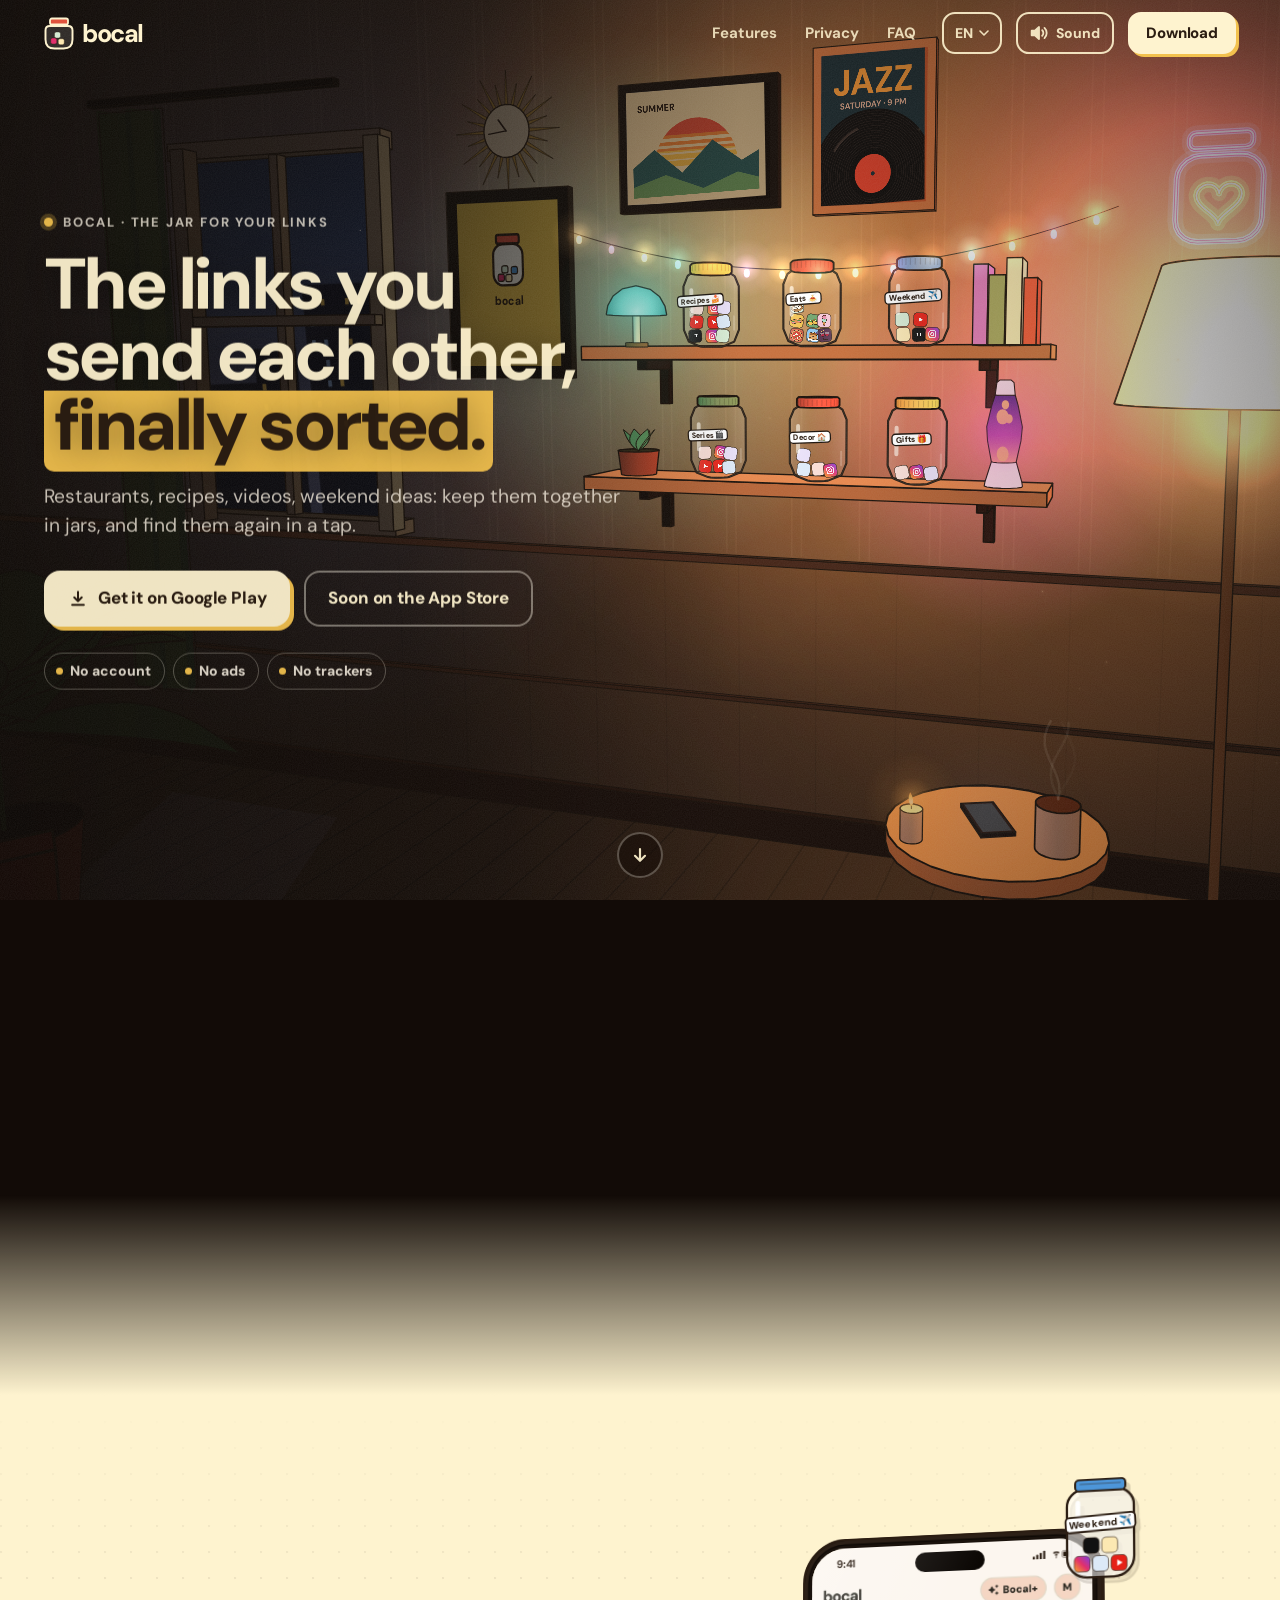
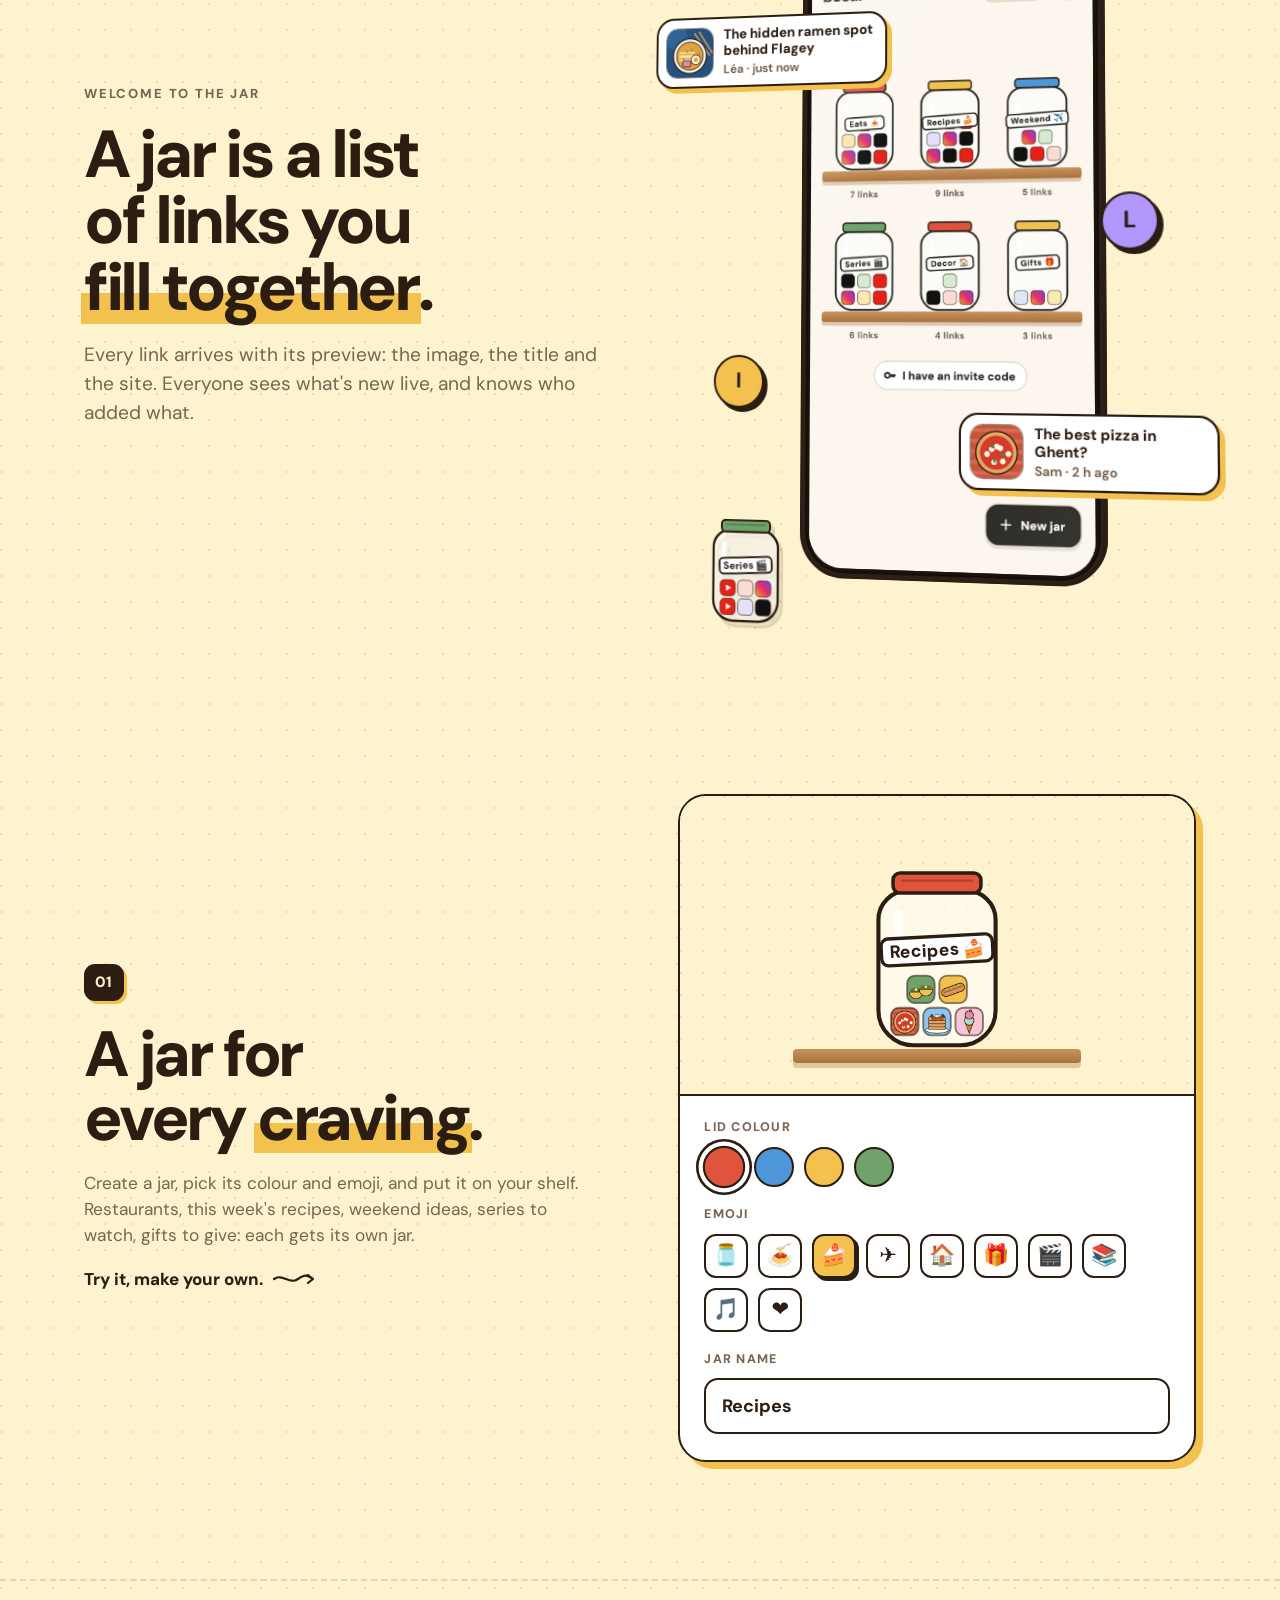
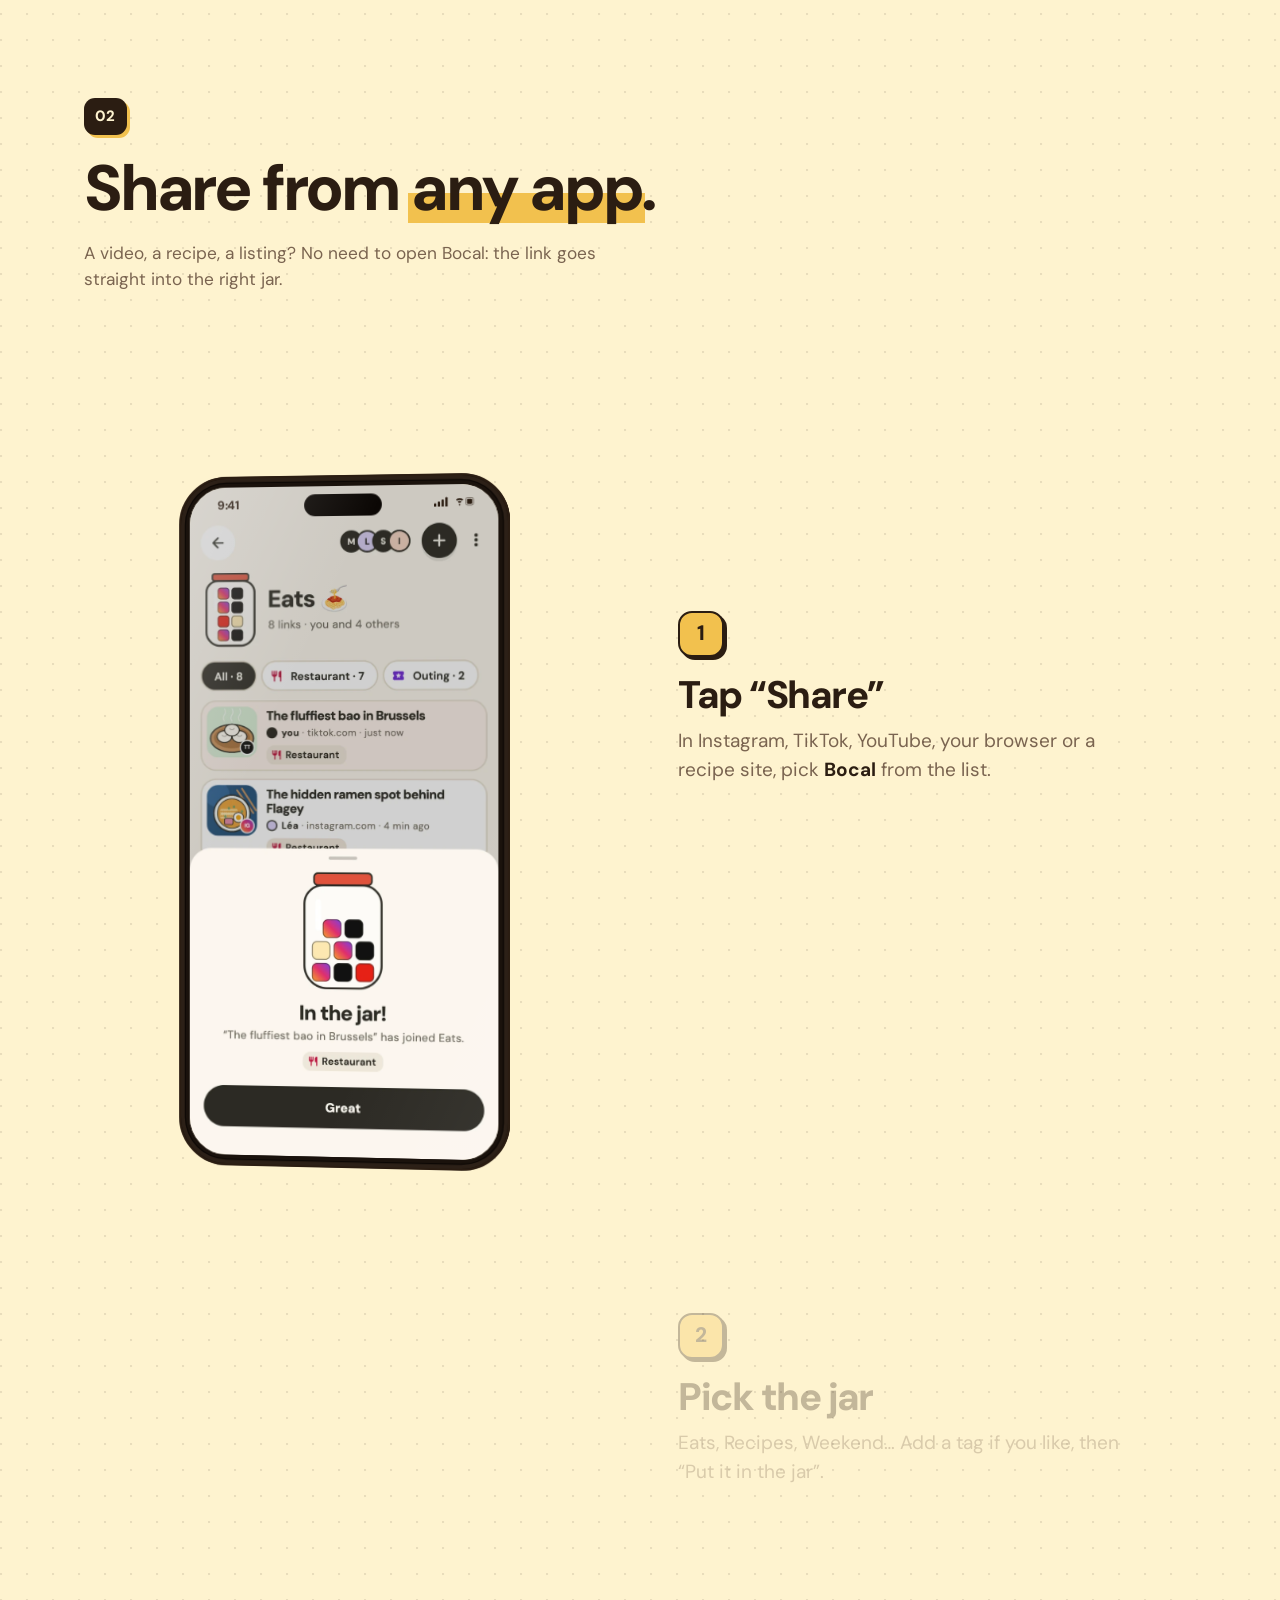
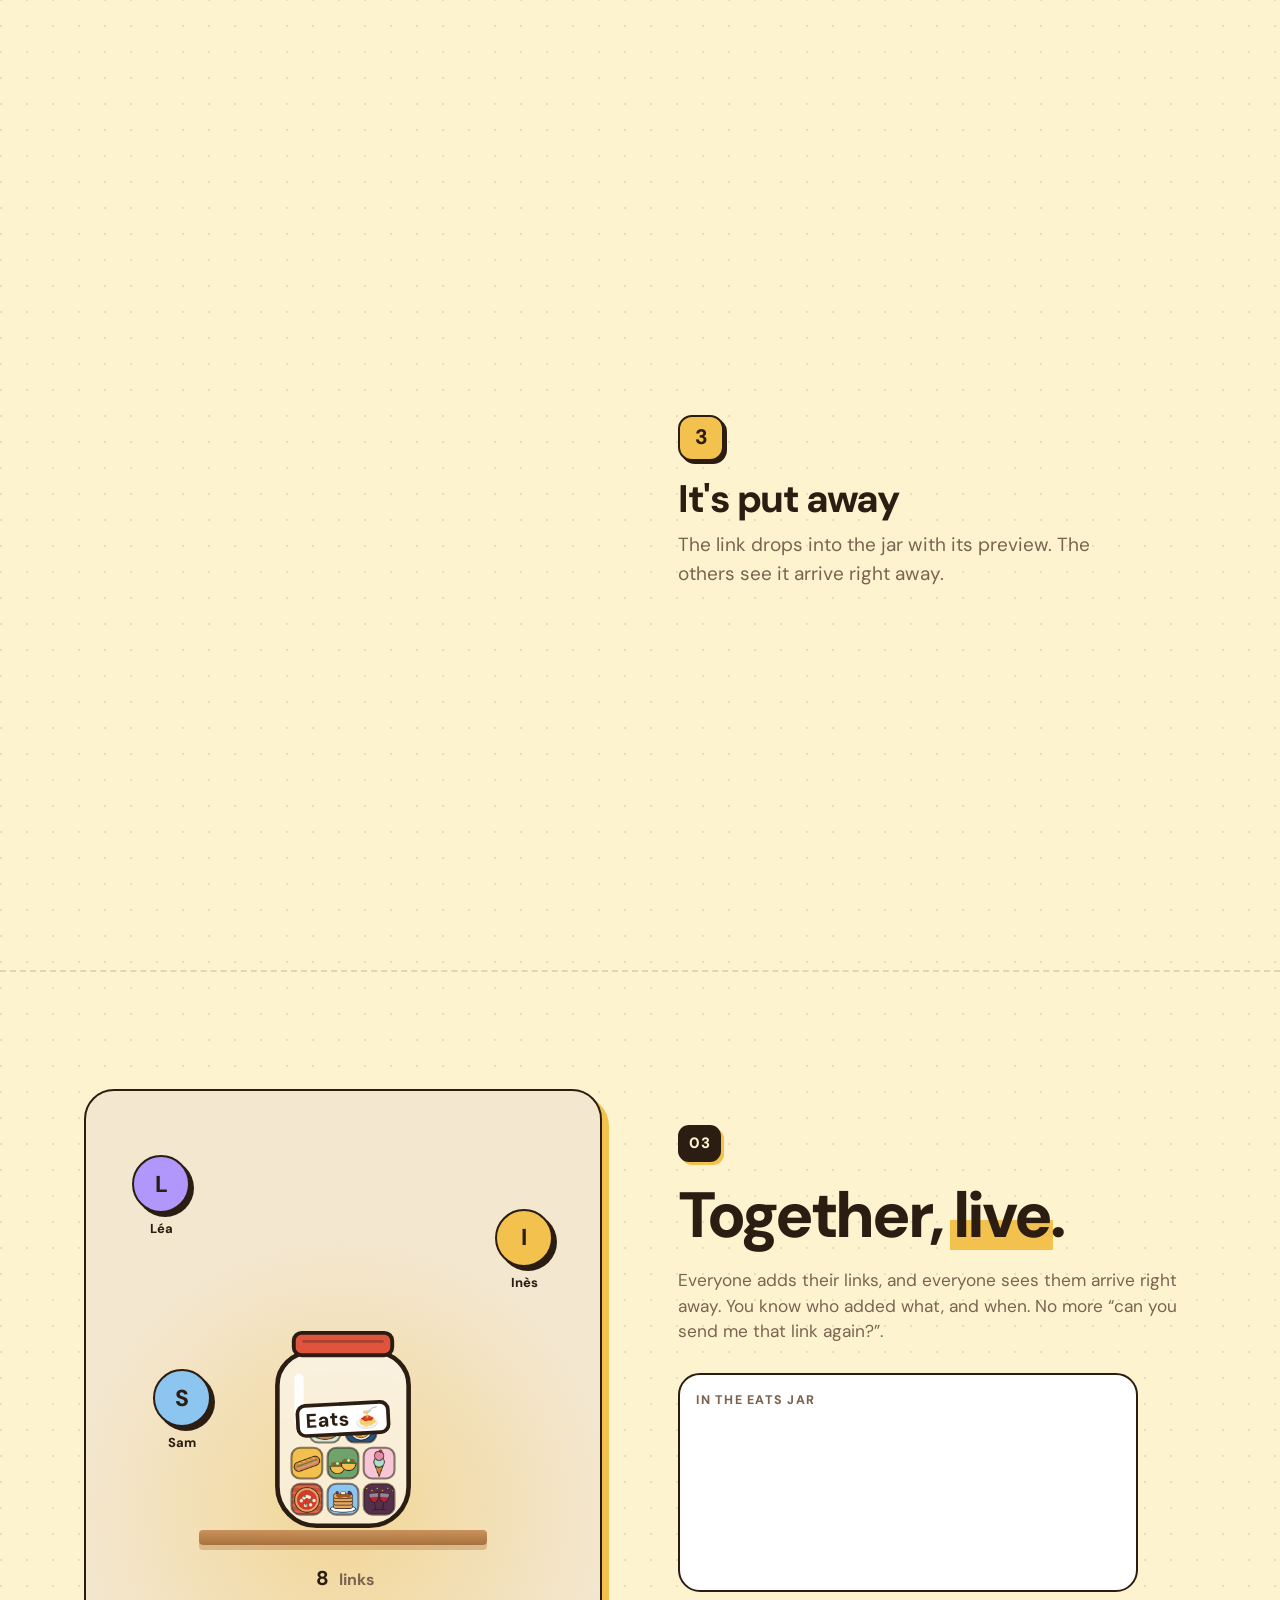
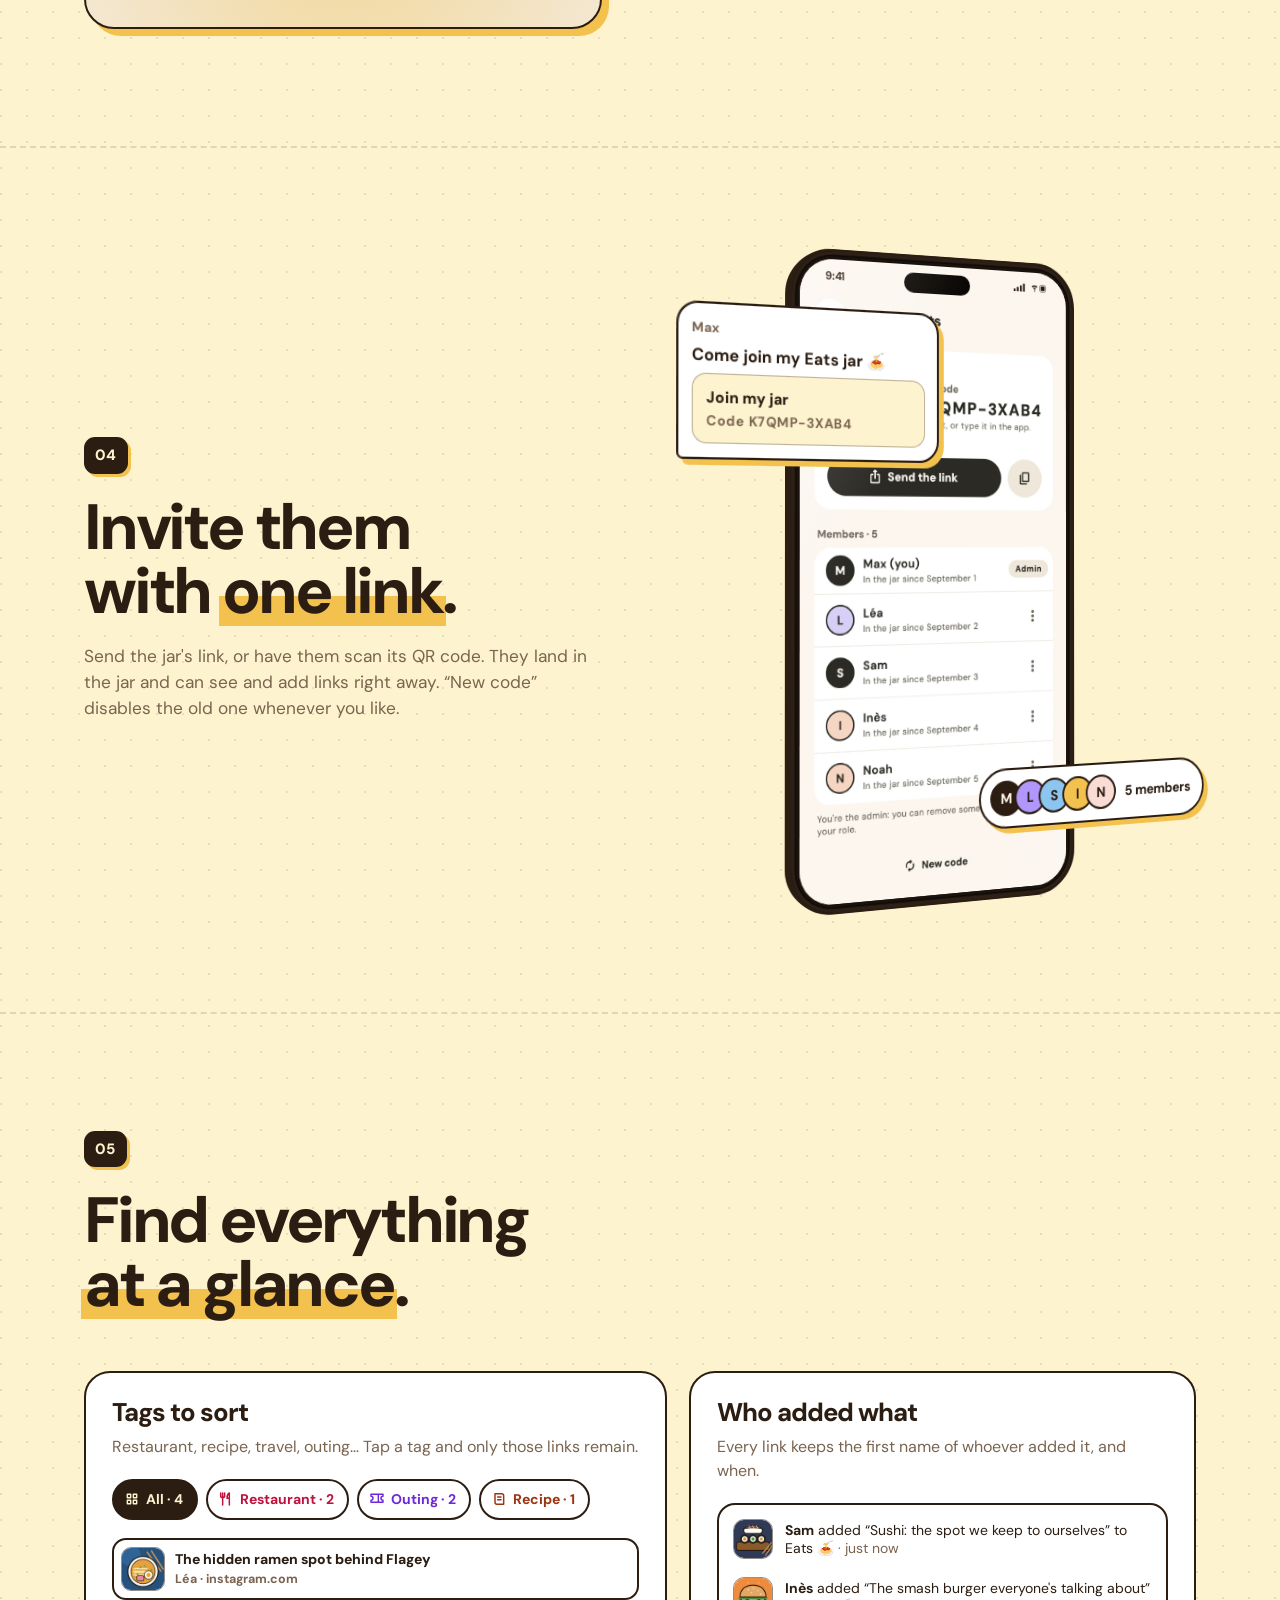
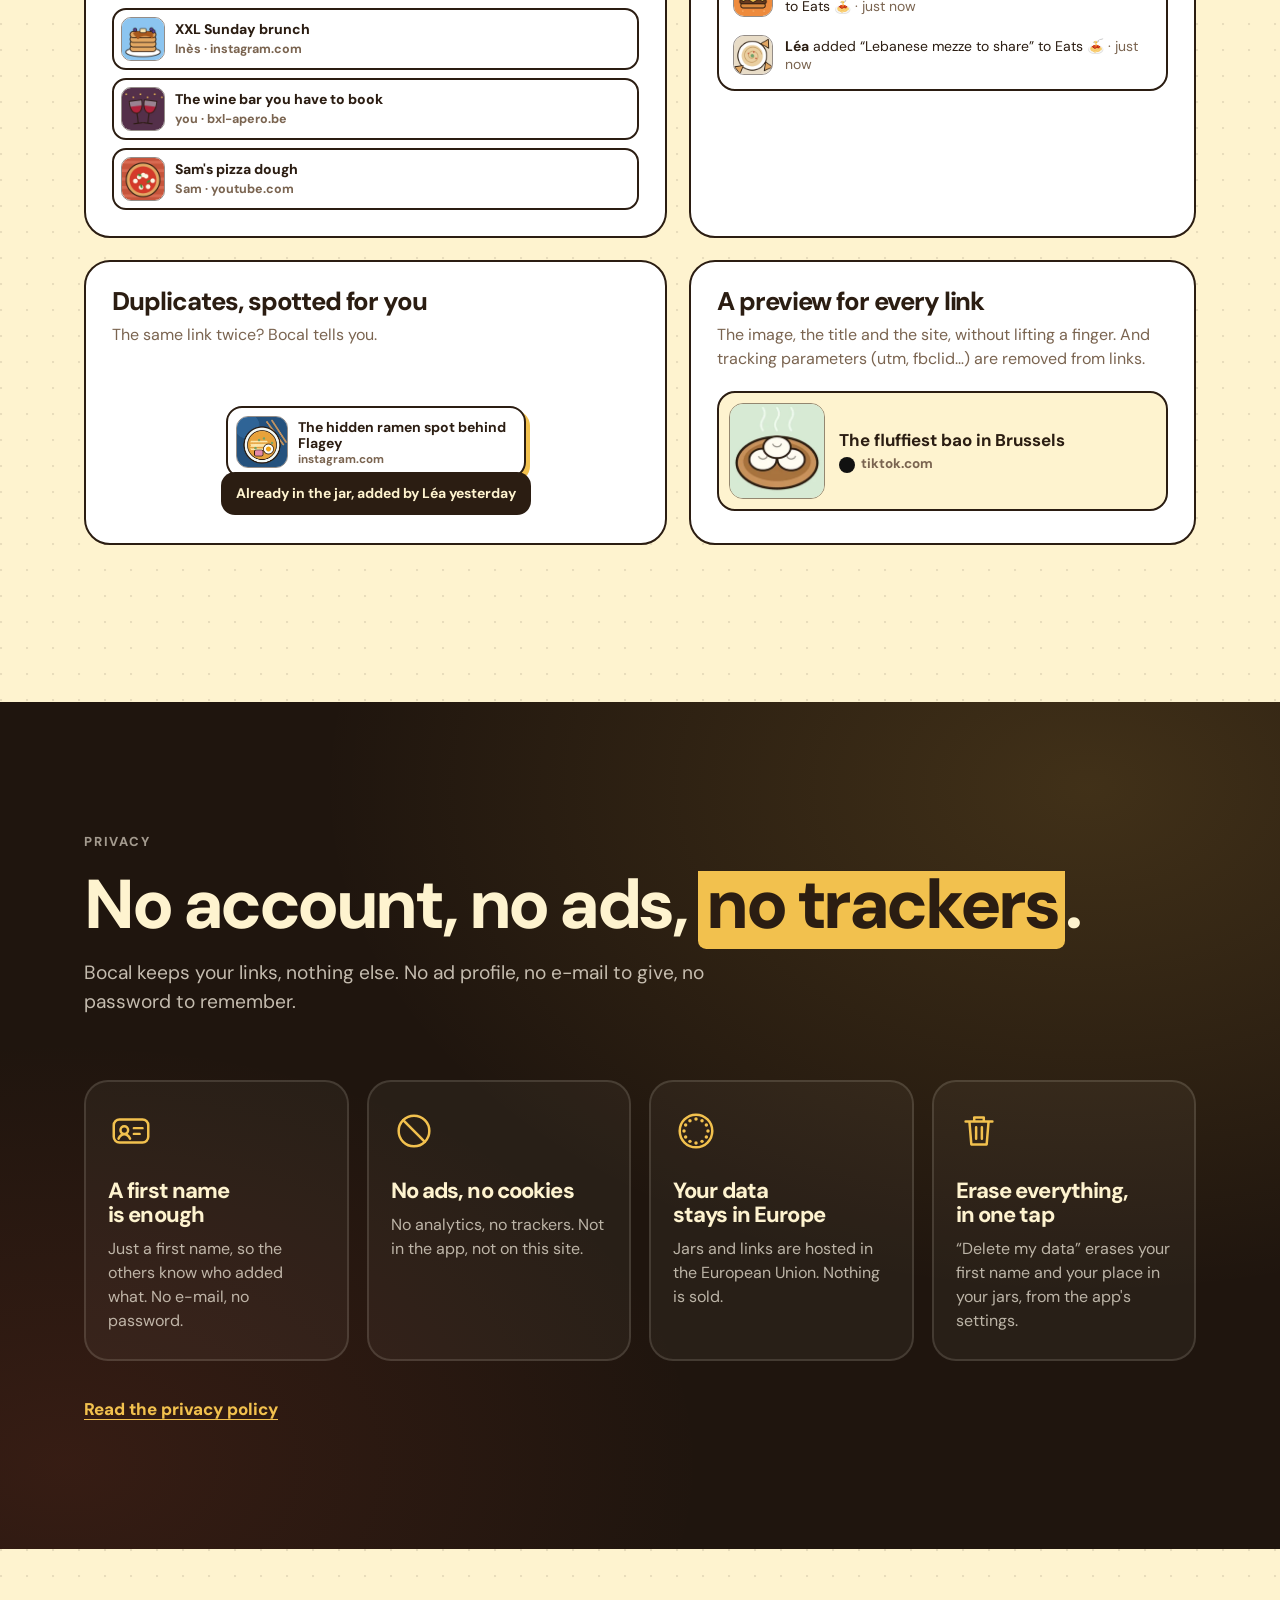
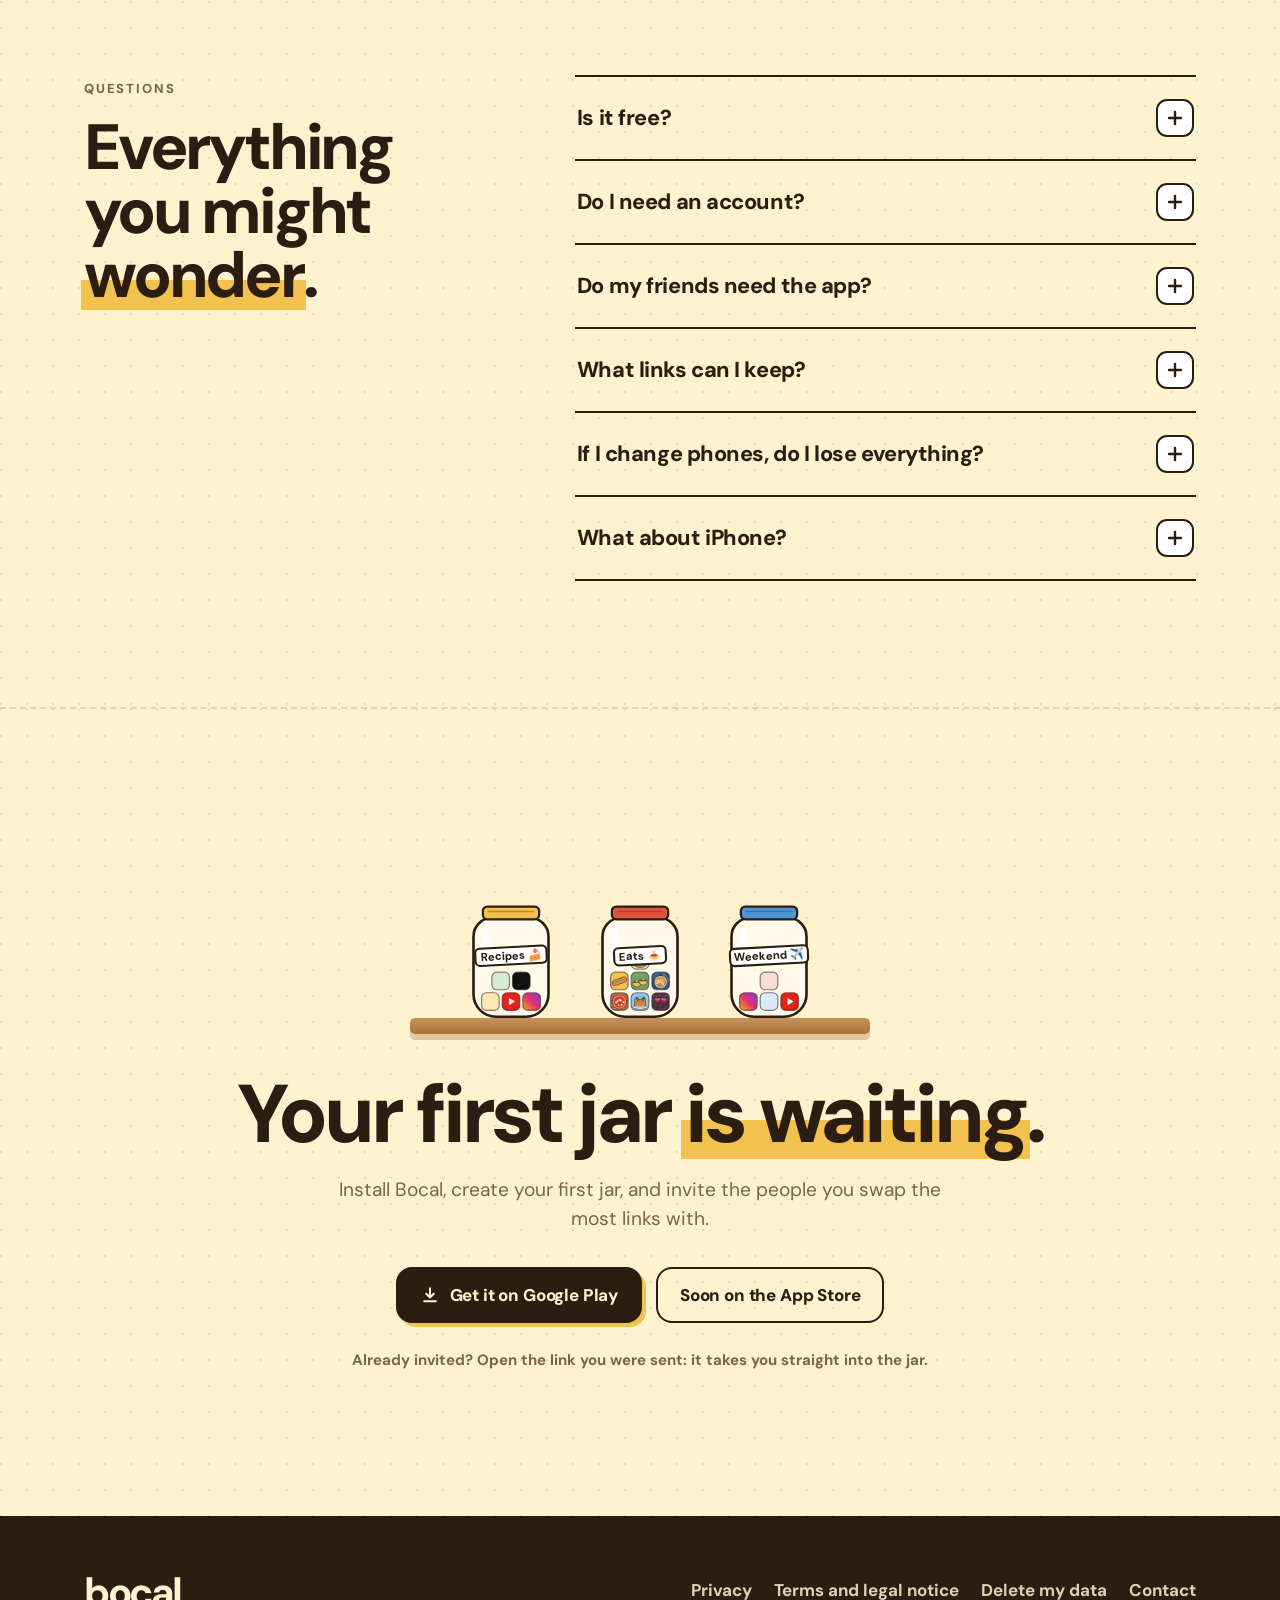
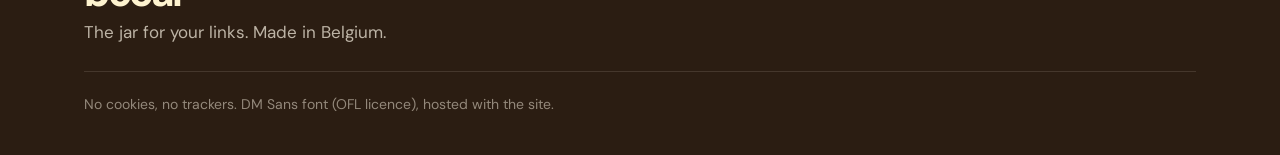
==== commit ea71eca4: "Atelier, bocaux et captures limités à l'offre gratuite Co-Authored-By: Claude Opus 5.5 <noreply@anth" ====
--- a/en/index.html
+++ b/en/index.html
@@ -104,7 +104,7 @@
             <span><b>The best pizza in Ghent?</b><small>Sam · 2 h ago</small></span>
           </div>
           <div class="float-jar fj-1" style="--z:70px" data-jar='{"lid":"#4D96D9","label":"Weekend ✈️","tokens":["ig","p3","yt","tt","p1"]}'></div>
-          <div class="float-jar fj-2" style="--z:110px" data-jar='{"lid":"#9B7FD9","label":"Series 🎬","tokens":["yt","p4","tt","yt","p0","ig"]}'></div>
+          <div class="float-jar fj-2" style="--z:110px" data-jar='{"lid":"#6FA36B","label":"Series 🎬","tokens":["yt","p4","tt","yt","p0","ig"]}'></div>
           <div class="float-avatar fa-1" style="--z:150px;--c:#B197FC">L</div>
           <div class="float-avatar fa-2" style="--z:60px;--c:#F2C14E">I</div>
         </div>
@@ -223,7 +223,7 @@
             <div class="phone" data-screen="invite"></div>
             <div class="invite-bubble" style="--z:110px">
               <span class="ib-who">Max</span>
-              <span class="ib-text">Come join my Eats jar 🍜</span>
+              <span class="ib-text">Come join my Eats jar 🍝</span>
               <span class="ib-card"><b>Join my jar</b><small>Code K7QMP-3XAB4</small></span>
             </div>
             <div class="invite-members" style="--z:80px">
@@ -251,9 +251,9 @@
             <h3>Who added what</h3>
             <p>Every link keeps the first name of whoever added it, and when.</p>
             <div class="mini-feed">
-              <div class="mf-row"><img src="../img/dishes/sushi.webp" alt="" width="96" height="96"><span><b>Sam</b> added “Sushi: the spot we keep to ourselves” to Eats 🍜 <i>· just now</i></span></div>
-              <div class="mf-row"><img src="../img/dishes/burger.webp" alt="" width="96" height="96"><span><b>Inès</b> added “The smash burger everyone's talking about” to Eats 🍜 <i>· just now</i></span></div>
-              <div class="mf-row"><img src="../img/dishes/mezze.webp" alt="" width="96" height="96"><span><b>Léa</b> added “Lebanese mezze to share” to Eats 🍜 <i>· just now</i></span></div>
+              <div class="mf-row"><img src="../img/dishes/sushi.webp" alt="" width="96" height="96"><span><b>Sam</b> added “Sushi: the spot we keep to ourselves” to Eats 🍝 <i>· just now</i></span></div>
+              <div class="mf-row"><img src="../img/dishes/burger.webp" alt="" width="96" height="96"><span><b>Inès</b> added “The smash burger everyone's talking about” to Eats 🍝 <i>· just now</i></span></div>
+              <div class="mf-row"><img src="../img/dishes/mezze.webp" alt="" width="96" height="96"><span><b>Léa</b> added “Lebanese mezze to share” to Eats 🍝 <i>· just now</i></span></div>
             </div>
           </div>
           <div class="tile tile-dup reveal" style="--d:3">
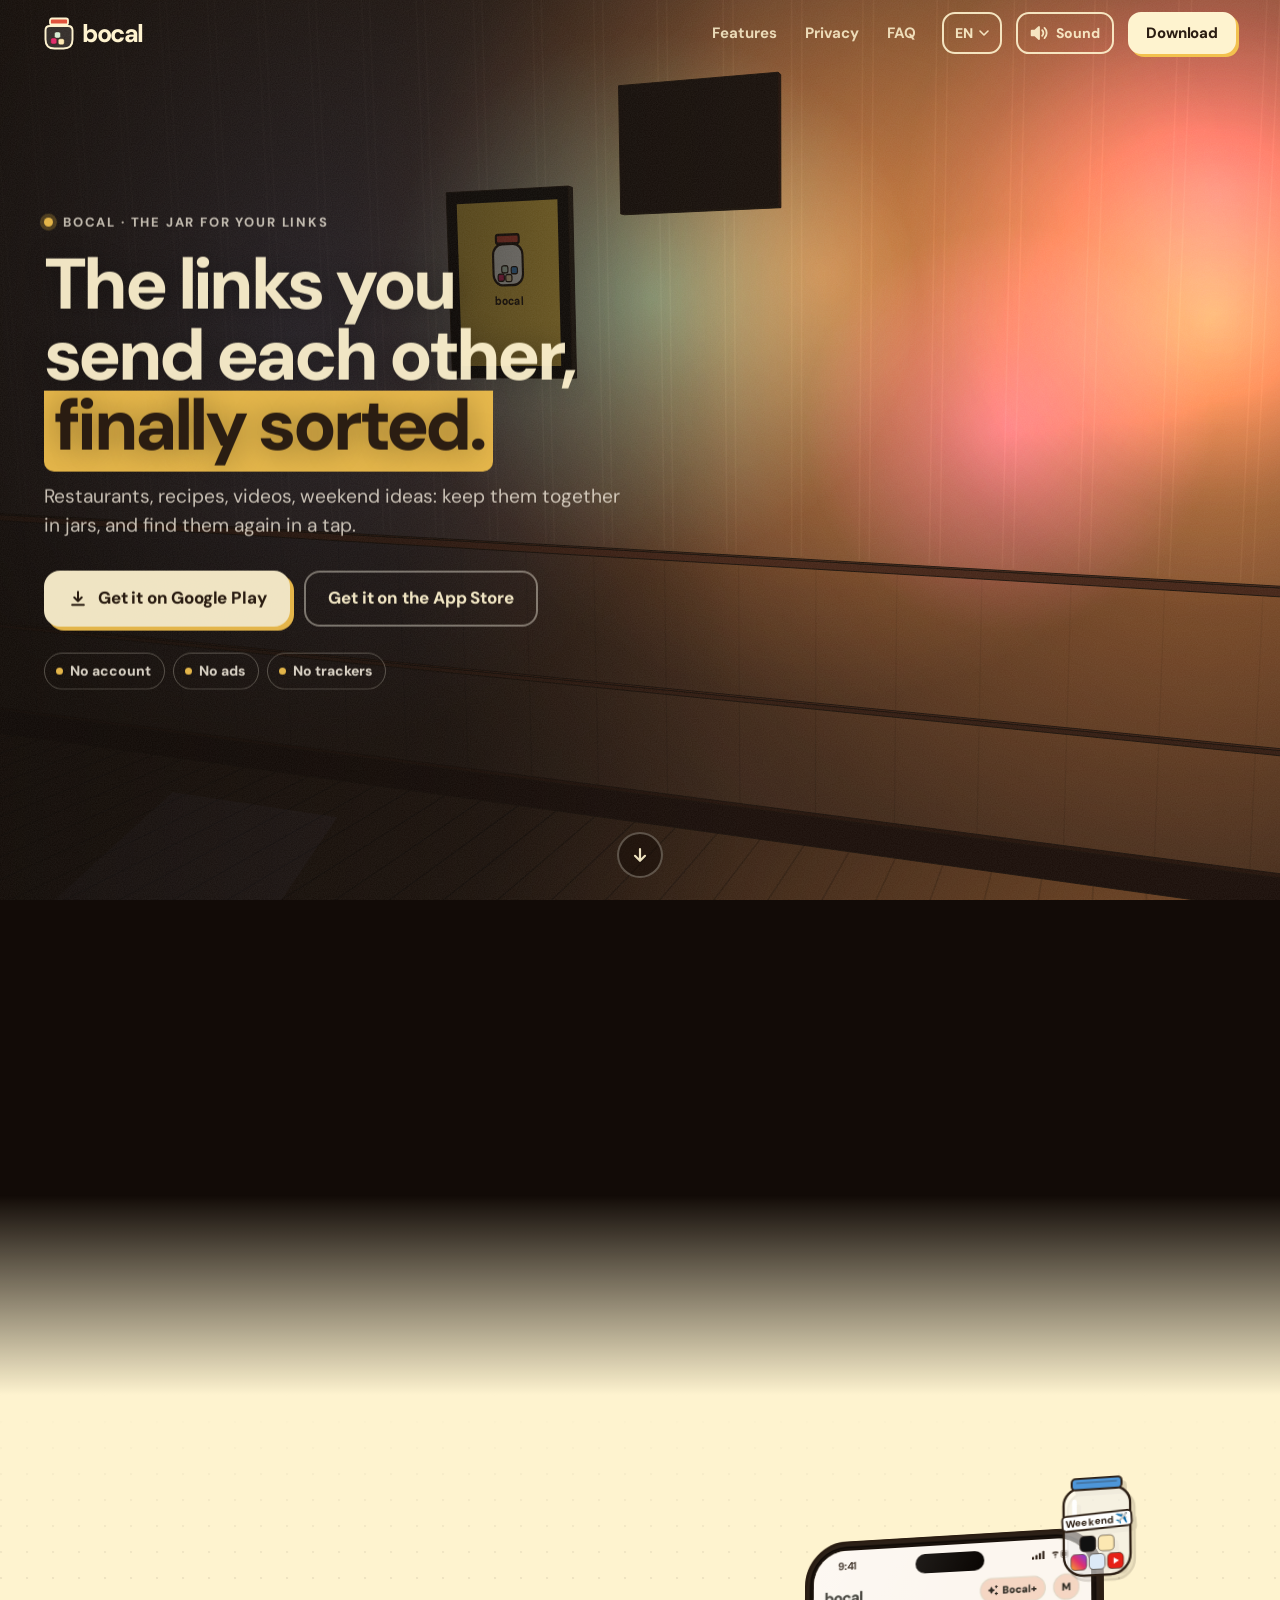
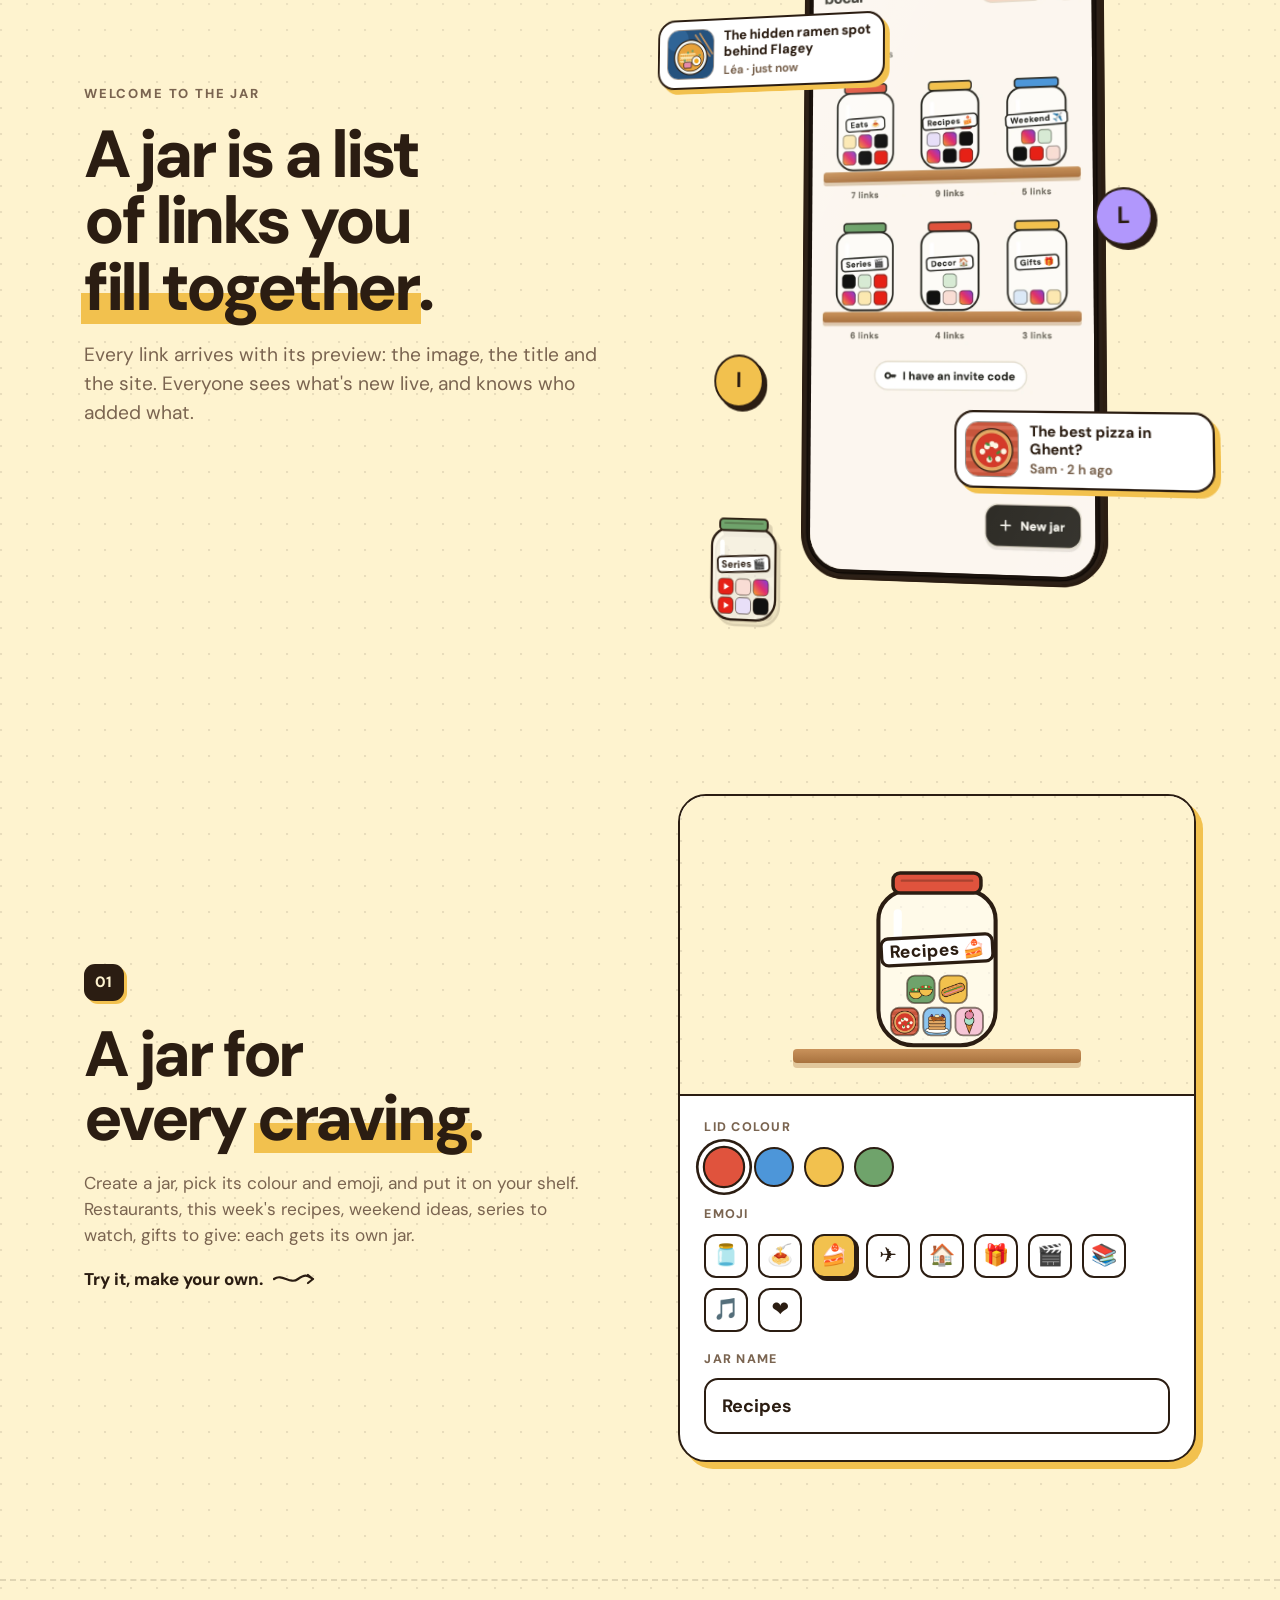
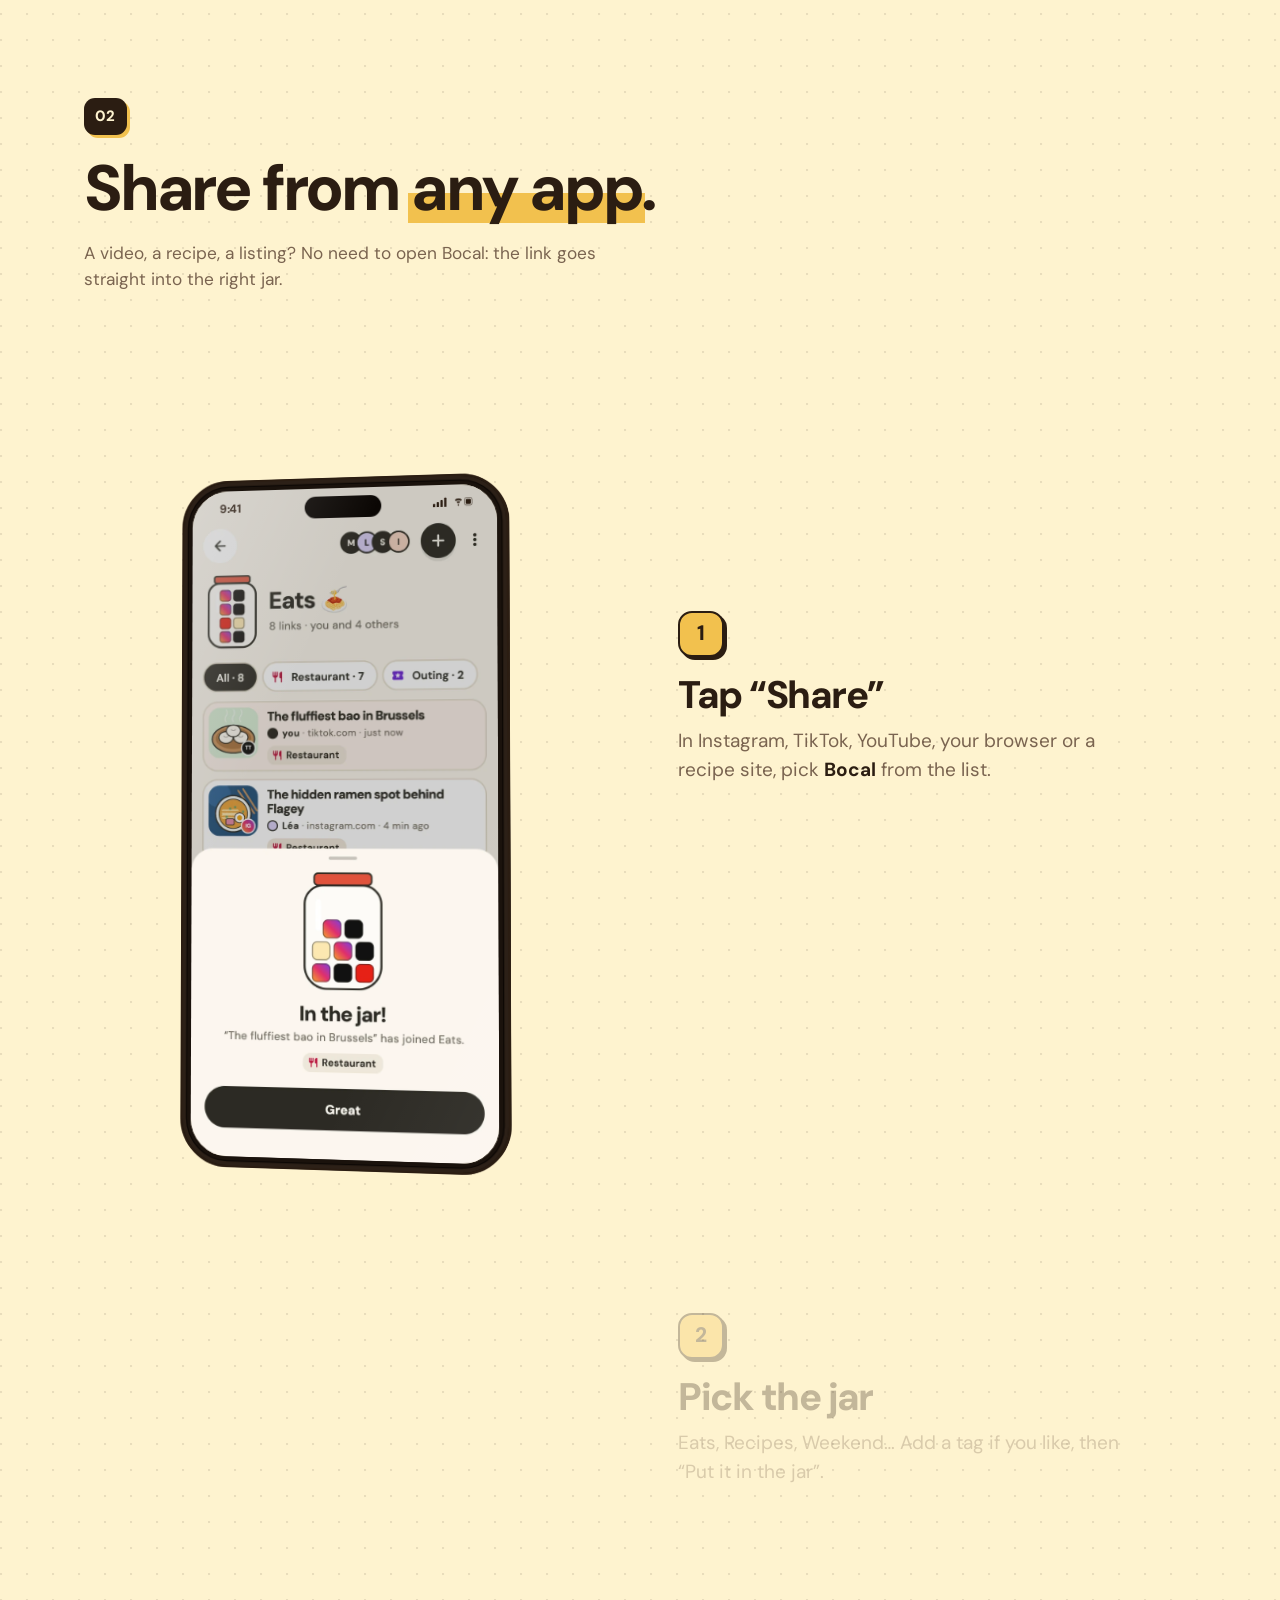
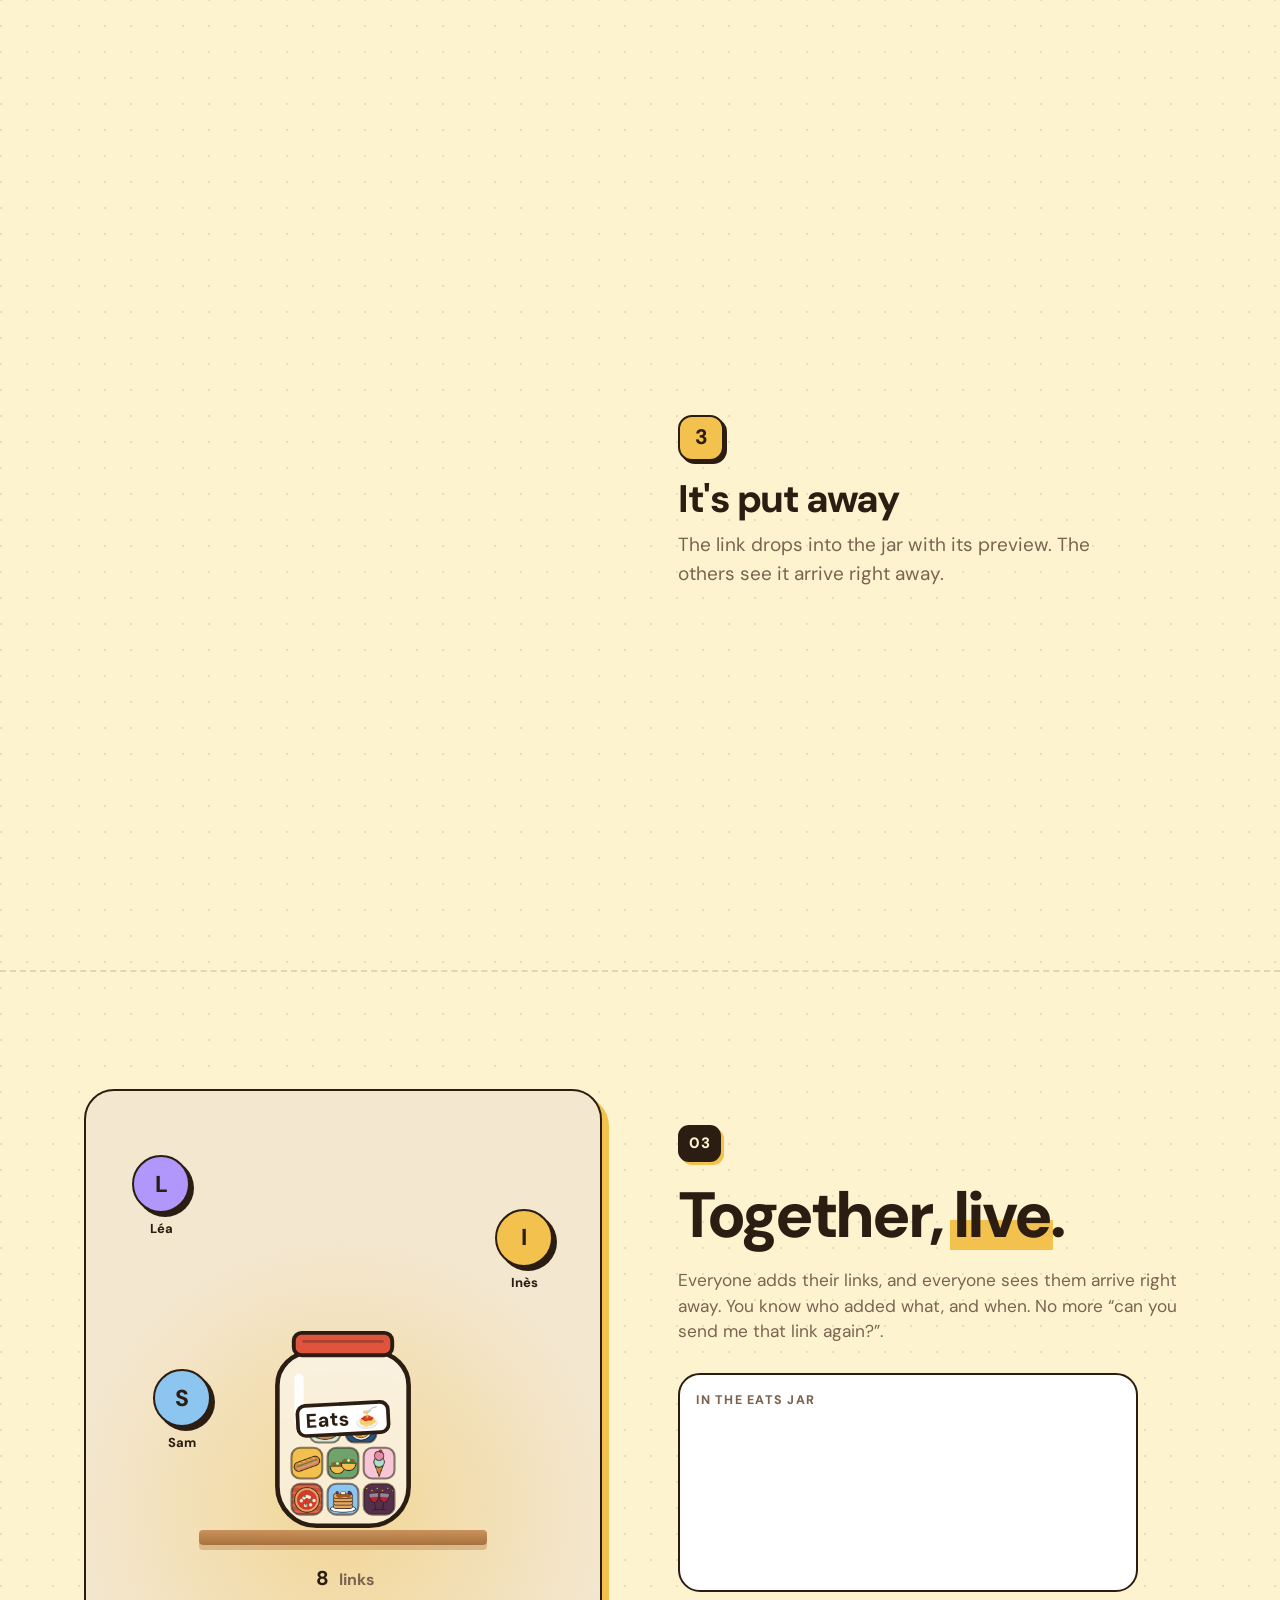
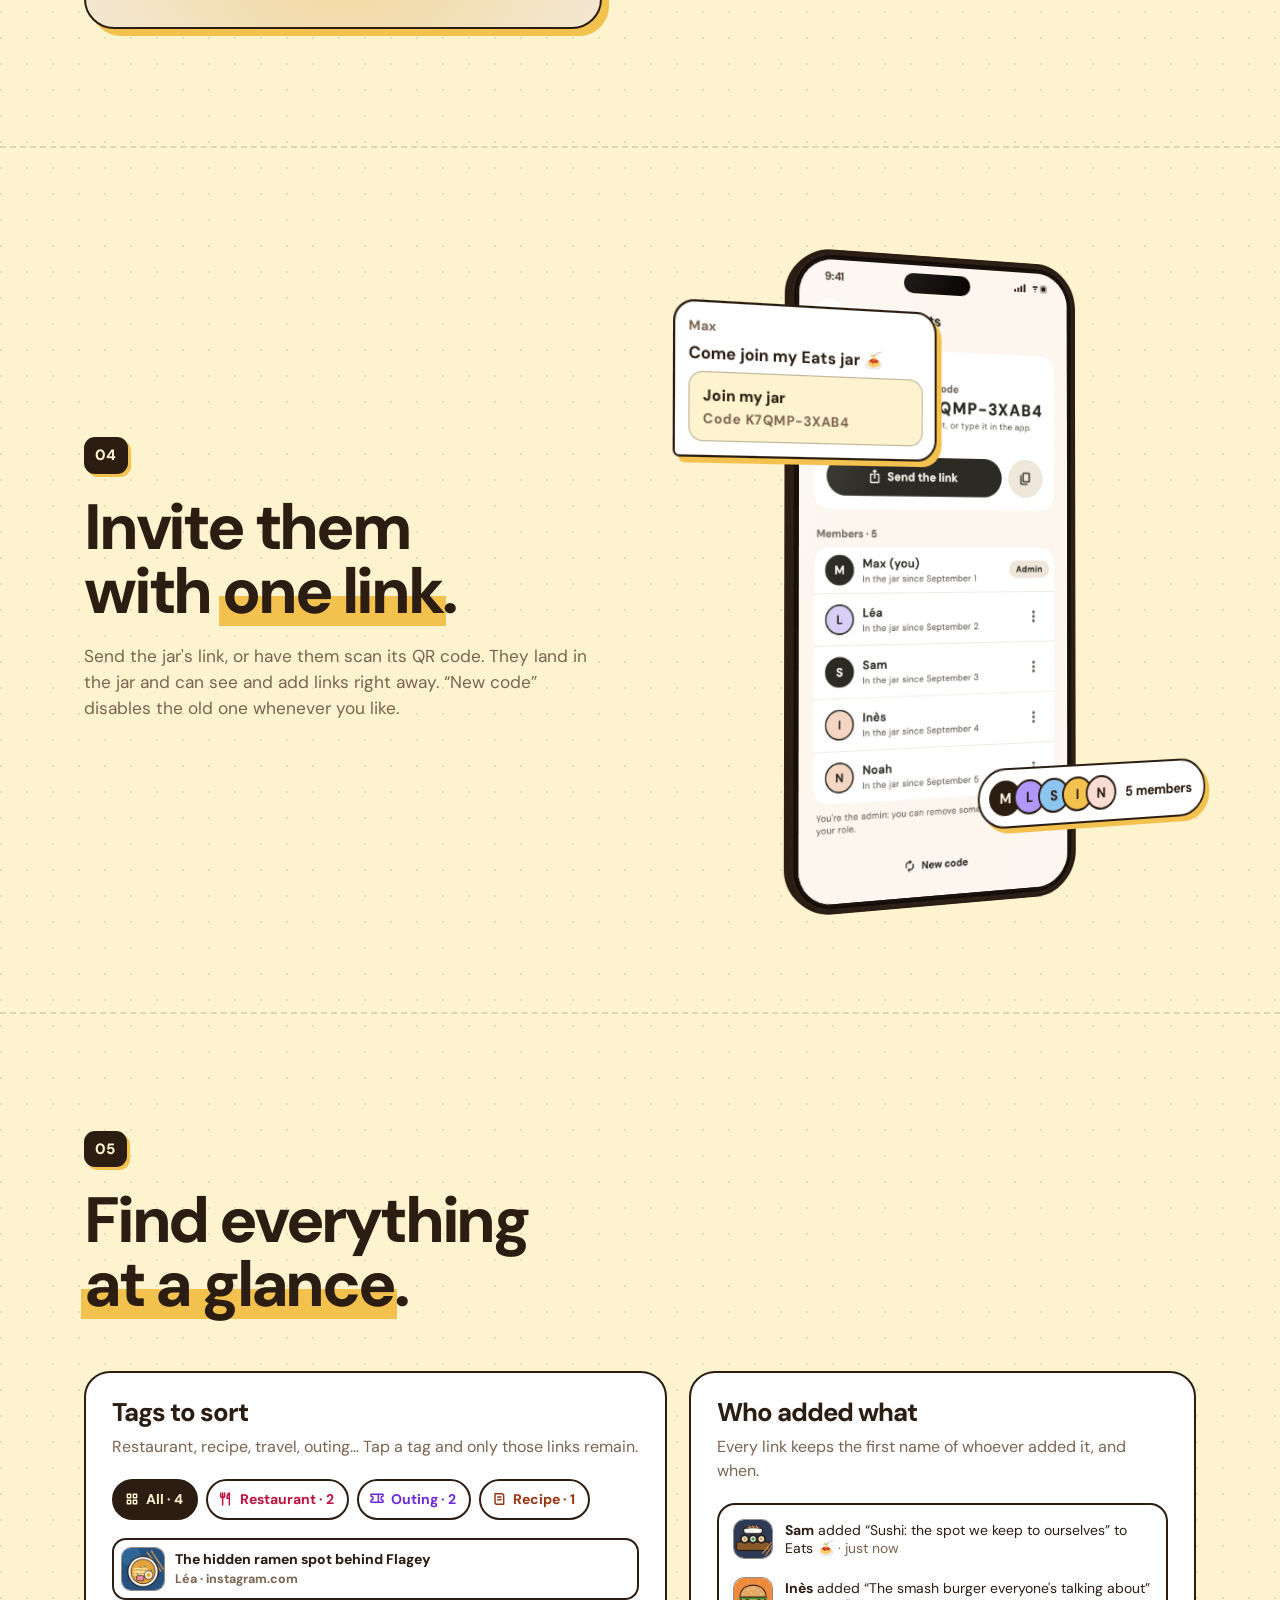
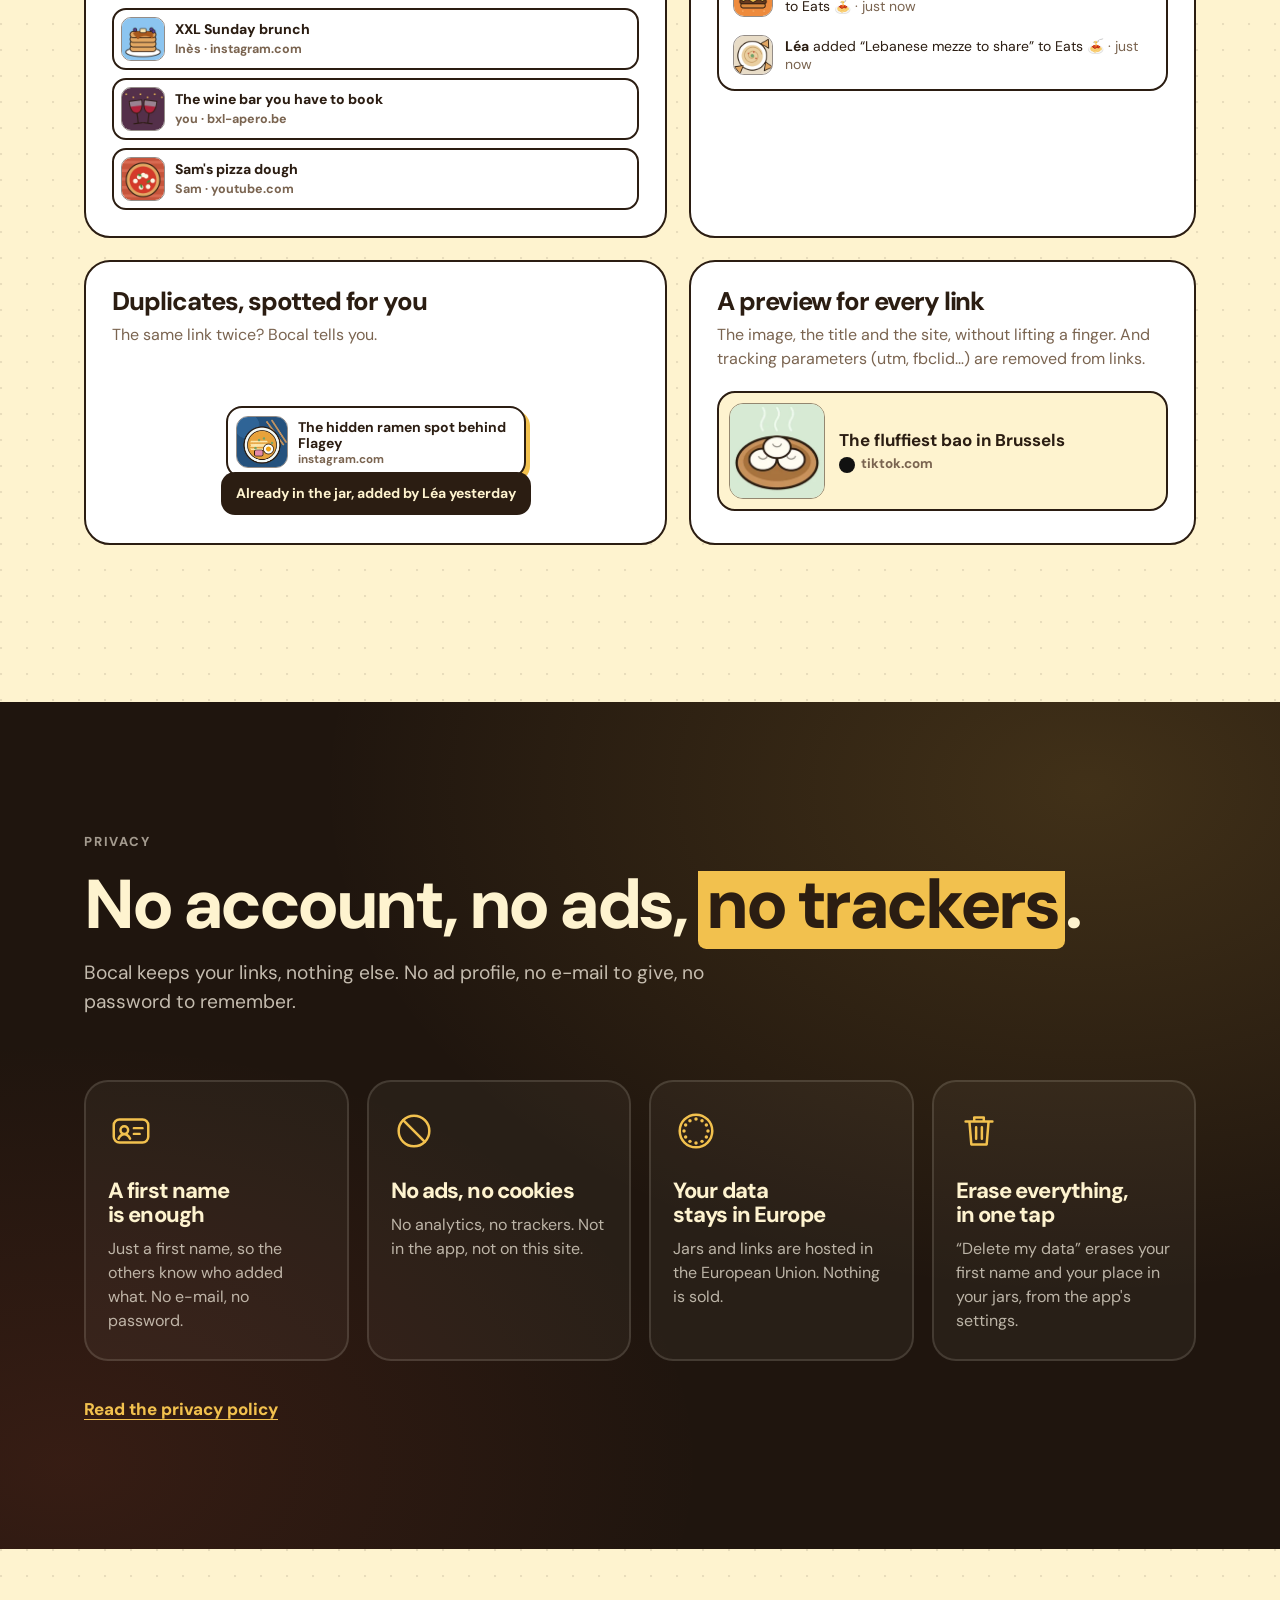
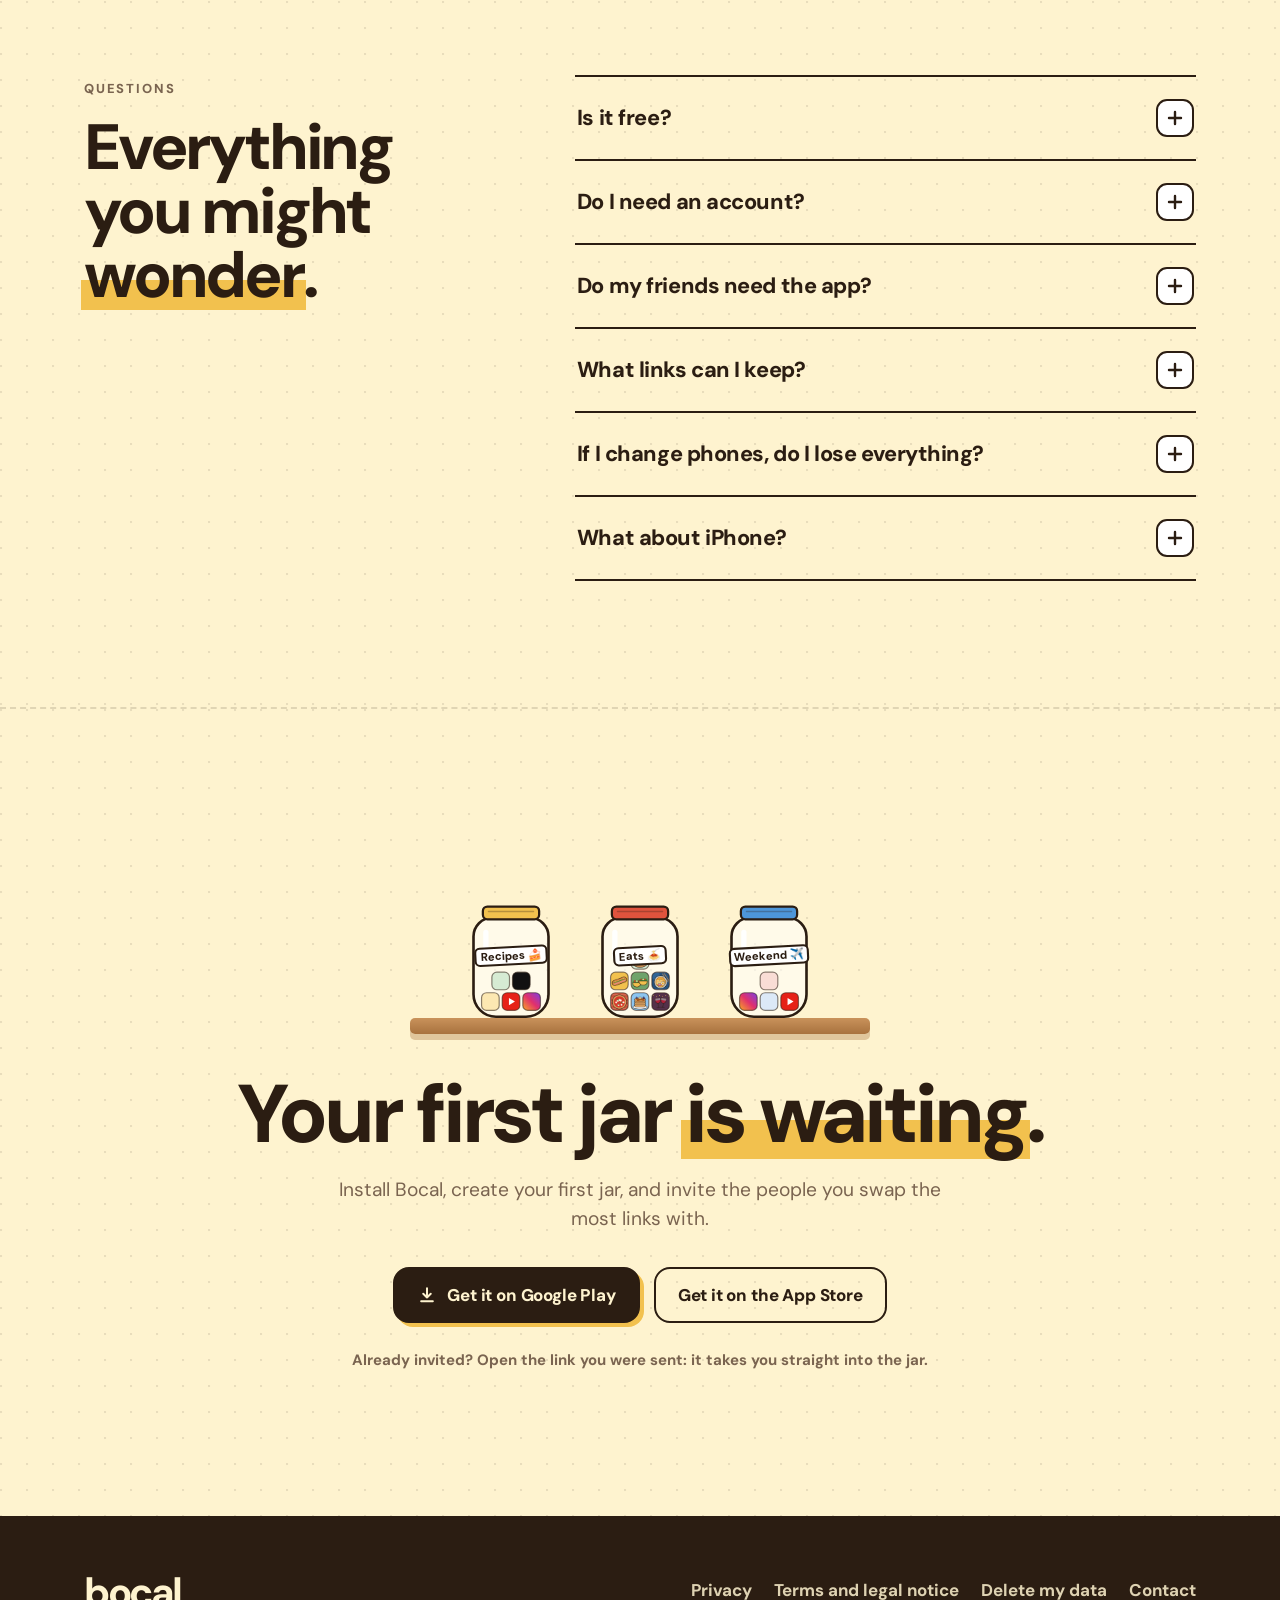
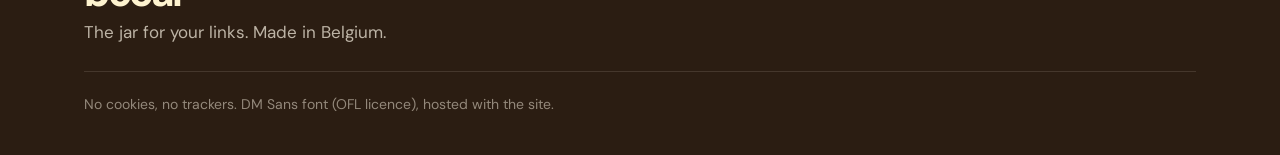
==== commit c017885c: "Bocal est sur l'App Store Co-Authored-By: Claude Opus 5.5 <noreply@anthropic.com>" ====
--- a/en/index.html
+++ b/en/index.html
@@ -71,7 +71,7 @@
             <svg viewBox="0 0 24 24" aria-hidden="true"><path d="M12 4v11m0 0l-4.5-4.5M12 15l4.5-4.5M5 19.5h14"/></svg>
             <span>Get it on Google Play</span>
           </a>
-          <a class="btn btn-ghost" href="https://apps.apple.com/app/id6829795671">Soon on the App Store</a>
+          <a class="btn btn-ghost" href="https://apps.apple.com/app/id6829795671">Get it on the App Store</a>
         </div>
         <ul class="pills" aria-label="Promises">
           <li>No account</li><li>No ads</li><li>No trackers</li>
@@ -337,7 +337,7 @@
         </details>
         <details class="reveal">
           <summary>What about iPhone?</summary>
-          <p>Yes, soon: the iPhone app is coming to the <a href="https://apps.apple.com/app/id6829795671">App Store</a> right after Android. With your recovery code, you can switch from Android to iPhone without losing anything.</p>
+          <p>Yes: the iPhone app is on the <a href="https://apps.apple.com/app/id6829795671">App Store</a>. With your recovery code, you can switch from Android to iPhone without losing anything.</p>
         </details>
       </div>
     </div>
@@ -356,7 +356,7 @@
           <svg viewBox="0 0 24 24" aria-hidden="true"><path d="M12 4v11m0 0l-4.5-4.5M12 15l4.5-4.5M5 19.5h14"/></svg>
           <span>Get it on Google Play</span>
         </a>
-        <a class="btn btn-ghost" href="https://apps.apple.com/app/id6829795671">Soon on the App Store</a>
+        <a class="btn btn-ghost" href="https://apps.apple.com/app/id6829795671">Get it on the App Store</a>
       </div>
       <p class="cta-note reveal" style="--d:3">Already invited? Open the link you were sent: it takes you straight into the jar.</p>
     </div>
